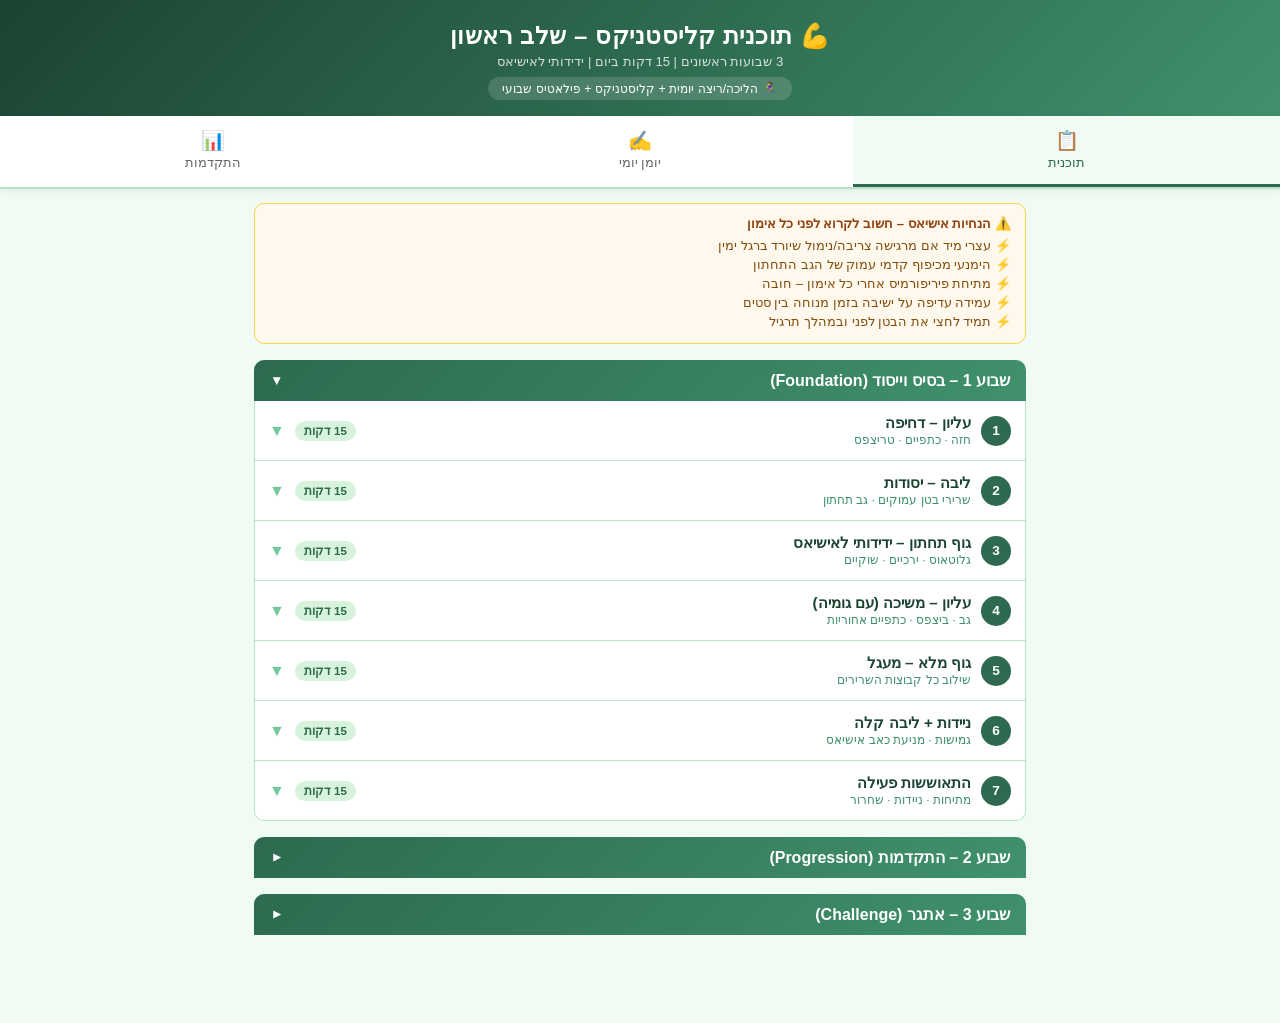
==== calisthenics-tracker.html @ 7786d10a "Add calisthenics training tracker - 3-week program with sciatica support Full HTML app with: - Compl" ====
<!DOCTYPE html>
<html lang="he" dir="rtl">
<head>
<meta charset="UTF-8">
<meta name="viewport" content="width=device-width, initial-scale=1.0">
<title>תוכנית קליסטניקס | מעקב אישי</title>
<style>
:root {
  --primary: #2D6A4F;
  --primary-light: #40916C;
  --accent: #74C69D;
  --light: #D8F3DC;
  --bg: #F0FBF4;
  --white: #FFFFFF;
  --text-dark: #1B4332;
  --border: #B7E4C7;
  --shadow: 0 2px 12px rgba(45,106,79,0.12);
  --pain-high: #E63946;
  --pain-mid: #F4A261;
  --pain-low: #52B788;
}
* { margin:0; padding:0; box-sizing:border-box; }
body { font-family:'Segoe UI',Tahoma,sans-serif; background:var(--bg); color:var(--text-dark); direction:rtl; }

/* ===== HEADER ===== */
header {
  background: linear-gradient(135deg, #1B4332 0%, #40916C 100%);
  color: white; padding: 22px 20px 16px; text-align:center;
}
header h1 { font-size:1.5rem; letter-spacing:0.5px; }
header .subtitle { font-size:0.82rem; opacity:0.8; margin-top:4px; }
.user-badge {
  display:inline-block; background:rgba(255,255,255,0.15);
  border-radius:20px; padding:4px 14px; font-size:0.78rem; margin-top:8px;
}

/* ===== NAVIGATION ===== */
.nav-tabs {
  display:flex; background:white; border-bottom:2px solid var(--border);
  position:sticky; top:0; z-index:100; box-shadow:0 2px 8px rgba(0,0,0,0.07);
}
.nav-tab {
  flex:1; padding:13px 4px; text-align:center; cursor:pointer;
  font-size:0.82rem; color:#666; border-bottom:3px solid transparent;
  transition:all 0.2s; font-weight:500; line-height:1.3;
}
.nav-tab.active { color:var(--primary); border-bottom-color:var(--primary); background:var(--bg); }
.nav-tab span { display:block; font-size:1.2rem; }

/* ===== TABS ===== */
.tab { display:none; padding:14px 14px 80px; max-width:800px; margin:0 auto; }
.tab.active { display:block; }

/* ===== WEEK SECTION ===== */
.week-section { margin-bottom:8px; }
.week-header {
  background: linear-gradient(135deg, var(--primary) 0%, var(--primary-light) 100%);
  color:white; padding:11px 16px; border-radius:10px 10px 0 0;
  font-size:1rem; font-weight:700; margin-top:16px; cursor:pointer;
  display:flex; justify-content:space-between; align-items:center;
}
.week-header .week-arrow { transition:transform 0.3s; font-size:0.85rem; }
.week-header.collapsed .week-arrow { transform:rotate(-90deg); }
.week-days { border:1px solid var(--border); border-top:none; border-radius:0 0 10px 10px; overflow:hidden; }
.week-days.collapsed { display:none; }

/* ===== DAY CARD ===== */
.day-card { background:white; border-bottom:1px solid var(--border); }
.day-card:last-child { border-bottom:none; }
.day-header {
  padding:13px 14px; display:flex; align-items:center; cursor:pointer;
  gap:10px; transition:background 0.15s;
}
.day-header:hover { background:var(--bg); }
.day-num {
  background:var(--primary); color:white; width:30px; height:30px;
  border-radius:50%; display:flex; align-items:center; justify-content:center;
  font-weight:700; font-size:0.85rem; flex-shrink:0;
}
.day-meta { flex:1; }
.day-name { font-weight:700; font-size:0.95rem; }
.day-focus { font-size:0.75rem; color:var(--primary-light); margin-top:1px; }
.day-badge {
  font-size:0.72rem; background:var(--light); color:var(--primary);
  padding:3px 9px; border-radius:12px; font-weight:600; white-space:nowrap;
}
.day-arrow { color:var(--accent); transition:transform 0.3s; }
.day-arrow.open { transform:rotate(180deg); }
.day-body { display:none; padding:2px 14px 14px; border-top:1px solid var(--light); }
.day-body.open { display:block; }

/* ===== EXERCISES ===== */
.ex-row {
  display:flex; align-items:flex-start; padding:9px 0;
  border-bottom:1px dashed var(--border); gap:10px;
}
.ex-row:last-child { border-bottom:none; }
.ex-check {
  width:22px; height:22px; border:2px solid var(--accent); border-radius:5px;
  flex-shrink:0; cursor:pointer; display:flex; align-items:center; justify-content:center;
  transition:all 0.2s; margin-top:1px; font-size:0.85rem;
}
.ex-check.done { background:var(--primary); border-color:var(--primary); color:white; }
.ex-info { flex:1; }
.ex-name { font-size:0.9rem; font-weight:600; }
.ex-sets { font-size:0.78rem; color:var(--primary-light); margin-top:1px; }
.ex-note { font-size:0.74rem; color:#666; font-style:italic; margin-top:2px; }
.sci-tag {
  display:inline-block; background:#FEF3C7; color:#92400E;
  font-size:0.68rem; padding:1px 6px; border-radius:8px;
  border:1px solid #FCD34D; margin-top:3px;
}

/* ===== SCIATICA TIPS ===== */
.tip-box {
  background:#FEF9EC; border:1px solid #FCD34D; border-radius:10px;
  padding:12px 14px; margin-bottom:12px; font-size:0.82rem;
}
.tip-title { font-weight:700; color:#92400E; margin-bottom:5px; }
.tip-box li { color:#854D0E; padding:2px 0; list-style:none; }
.tip-box li::before { content:"⚡ "; }

/* ===== LOG FORM ===== */
.card {
  background:white; border-radius:12px; padding:18px 16px;
  margin-bottom:14px; box-shadow:var(--shadow); border:1px solid var(--border);
}
.card h3 {
  color:var(--primary); font-size:1rem; margin-bottom:13px;
  padding-bottom:8px; border-bottom:2px solid var(--light);
}
.form-grid { display:grid; grid-template-columns:1fr 1fr; gap:10px; }
.form-group label {
  display:block; font-size:0.78rem; color:var(--primary);
  margin-bottom:4px; font-weight:600;
}
.form-group input, .form-group select, .form-group textarea {
  width:100%; padding:9px 11px; border:1.5px solid var(--border);
  border-radius:8px; font-size:0.88rem; color:var(--text-dark);
  background:white; transition:border-color 0.2s; font-family:inherit;
}
.form-group input:focus, .form-group select:focus, .form-group textarea:focus {
  outline:none; border-color:var(--primary);
}
.form-group.full { grid-column:1/-1; }
.form-group textarea { min-height:80px; resize:vertical; }

/* ===== SLIDERS ===== */
.slider-wrap { margin-bottom:10px; }
.slider-wrap label {
  font-size:0.78rem; color:var(--primary); font-weight:600;
  display:flex; justify-content:space-between; margin-bottom:6px;
}
.slider-wrap label span { font-size:1rem; }
input[type="range"] {
  width:100%; height:7px; -webkit-appearance:none; border-radius:4px;
  cursor:pointer; background:linear-gradient(to left, var(--pain-high), var(--pain-mid), var(--pain-low));
}
input[type="range"]::-webkit-slider-thumb {
  -webkit-appearance:none; width:22px; height:22px; border-radius:50%;
  background:var(--primary); border:2px solid white; box-shadow:0 1px 4px rgba(0,0,0,0.25); cursor:pointer;
}
.slider-labels {
  display:flex; justify-content:space-between; font-size:0.68rem; color:#888; margin-top:2px;
}

/* ===== BUTTONS ===== */
.btn {
  padding:12px 20px; border:none; border-radius:9px; cursor:pointer;
  font-size:0.9rem; font-weight:700; transition:all 0.2s; font-family:inherit;
}
.btn-primary { background:var(--primary); color:white; width:100%; }
.btn-primary:hover { background:#1B4332; }
.btn-danger { background:#FEE2E2; color:#991B1B; font-size:0.8rem; padding:6px 12px; }
.btn-danger:hover { background:#FCA5A5; }

/* ===== SUCCESS ===== */
.success-msg {
  background:#D1FAE5; color:#065F46; padding:11px 14px; border-radius:8px;
  margin-bottom:12px; display:none; font-size:0.88rem; border:1px solid #6EE7B7;
}

/* ===== PROGRESS ===== */
.stats-grid { display:grid; grid-template-columns:repeat(2,1fr); gap:10px; margin-bottom:14px; }
.stat-card {
  background:white; border-radius:10px; padding:14px; text-align:center;
  box-shadow:var(--shadow); border:1px solid var(--border);
}
.stat-val { font-size:1.9rem; font-weight:800; color:var(--primary); line-height:1.1; }
.stat-lbl { font-size:0.72rem; color:#666; margin-top:4px; }

/* ===== CHART ===== */
.chart-wrap {
  background:white; border-radius:12px; padding:16px;
  box-shadow:var(--shadow); border:1px solid var(--border); margin-bottom:14px;
}
.chart-title { font-size:0.9rem; font-weight:700; color:var(--primary); margin-bottom:12px; }
.bar-chart { display:flex; align-items:flex-end; gap:4px; height:90px; border-bottom:2px solid var(--border); }
.bar-col { display:flex; flex-direction:column; align-items:center; flex:1; height:100%; justify-content:flex-end; }
.bar { width:100%; border-radius:4px 4px 0 0; min-height:3px; transition:height 0.5s; }
.bar-lbl { font-size:0.6rem; color:#888; margin-top:3px; text-align:center; }

/* ===== LOG TABLE ===== */
.log-table-wrap {
  background:white; border-radius:12px; overflow:hidden;
  box-shadow:var(--shadow); border:1px solid var(--border); overflow-x:auto;
}
.log-table-wrap table { width:100%; border-collapse:collapse; min-width:520px; }
.log-table-wrap th {
  background:var(--primary); color:white; padding:9px 10px;
  font-size:0.78rem; text-align:right; white-space:nowrap;
}
.log-table-wrap td {
  padding:9px 10px; font-size:0.78rem; border-bottom:1px solid var(--border);
}
.log-table-wrap tr:hover td { background:var(--bg); }
.pain-pill {
  display:inline-block; padding:2px 8px; border-radius:10px; font-size:0.72rem; font-weight:700;
}
.pain-low { background:#D1FAE5; color:#065F46; }
.pain-mid { background:#FEF3C7; color:#92400E; }
.pain-high { background:#FEE2E2; color:#991B1B; }
.empty-state { text-align:center; padding:40px 20px; color:#888; }
.empty-icon { font-size:2.8rem; margin-bottom:10px; }

@media(max-width:480px) {
  .form-grid { grid-template-columns:1fr; }
  .stats-grid { grid-template-columns:1fr 1fr; }
  header h1 { font-size:1.25rem; }
}
</style>
</head>
<body>

<header>
  <h1>💪 תוכנית קליסטניקס – שלב ראשון</h1>
  <div class="subtitle">3 שבועות ראשונים | 15 דקות ביום | ידידותי לאישיאס</div>
  <div class="user-badge">🏃‍♀️ הליכה/ריצה יומית + קליסטניקס + פילאטיס שבועי</div>
</header>

<div class="nav-tabs">
  <div class="nav-tab active" onclick="showTab('program')"><span>📋</span>תוכנית</div>
  <div class="nav-tab" onclick="showTab('log')"><span>✍️</span>יומן יומי</div>
  <div class="nav-tab" onclick="showTab('progress')"><span>📊</span>התקדמות</div>
</div>

<!-- ========== TAB 1: PROGRAM ========== -->
<div id="tab-program" class="tab active">

  <div class="tip-box">
    <div class="tip-title">⚠️ הנחיות אישיאס – חשוב לקרוא לפני כל אימון</div>
    <ul>
      <li>עצרי מיד אם מרגישה צריבה/נימול שיורד ברגל ימין</li>
      <li>הימנעי מכיפוף קדמי עמוק של הגב התחתון</li>
      <li>מתיחת פיריפורמיס אחרי כל אימון – חובה</li>
      <li>עמידה עדיפה על ישיבה בזמן מנוחה בין סטים</li>
      <li>תמיד לחצי את הבטן לפני ובמהלך תרגיל</li>
    </ul>
  </div>

  <!-- WEEK 1 -->
  <div class="week-section">
    <div class="week-header" onclick="toggleWeek(this)">
      <span>שבוע 1 – בסיס וייסוד (Foundation)</span>
      <span class="week-arrow">▼</span>
    </div>
    <div class="week-days">
      <!-- Day 1 -->
      <div class="day-card">
        <div class="day-header" onclick="toggleDay(this)">
          <div class="day-num">1</div>
          <div class="day-meta">
            <div class="day-name">עליון – דחיפה</div>
            <div class="day-focus">חזה · כתפיים · טריצפס</div>
          </div>
          <div class="day-badge">15 דקות</div>
          <div class="day-arrow">▼</div>
        </div>
        <div class="day-body">
          <div class="ex-row"><div class="ex-check" onclick="toggleEx(this)"></div><div class="ex-info"><div class="ex-name">חימום – סיבובי כתפיים ופרקים</div><div class="ex-sets">2 דקות</div></div></div>
          <div class="ex-row"><div class="ex-check" onclick="toggleEx(this)"></div><div class="ex-info"><div class="ex-name">שכיבות סמיכה על הקיר</div><div class="ex-sets">3 × 15 חזרות</div><div class="ex-note">ככל שהרגליים רחוקות יותר – קשה יותר. גב ישר, בטן מהודקת.</div></div></div>
          <div class="ex-row"><div class="ex-check" onclick="toggleEx(this)"></div><div class="ex-info"><div class="ex-name">שכיבות סמיכה נטויות (ידיים על כיסא)</div><div class="ex-sets">2 × 10 חזרות</div><div class="ex-note">גוף ישר כמו קרש, אל תרכני את האגן.</div></div></div>
          <div class="ex-row"><div class="ex-check" onclick="toggleEx(this)"></div><div class="ex-info"><div class="ex-name">טריצפס דיפס על כיסא</div><div class="ex-sets">2 × 10 חזרות</div><div class="ex-note">ידיים מאחור על הכיסא, כיפוף ופתיחת המרפקים. גב ישר!</div></div></div>
          <div class="ex-row"><div class="ex-check" onclick="toggleEx(this)"></div><div class="ex-info"><div class="ex-name">מתיחות חזה וכתפיים</div><div class="ex-sets">2 דקות</div></div></div>
        </div>
      </div>
      <!-- Day 2 -->
      <div class="day-card">
        <div class="day-header" onclick="toggleDay(this)">
          <div class="day-num">2</div>
          <div class="day-meta">
            <div class="day-name">ליבה – יסודות</div>
            <div class="day-focus">שרירי בטן עמוקים · גב תחתון</div>
          </div>
          <div class="day-badge">15 דקות</div>
          <div class="day-arrow">▼</div>
        </div>
        <div class="day-body">
          <div class="ex-row"><div class="ex-check" onclick="toggleEx(this)"></div><div class="ex-info"><div class="ex-name">חימום – Cat-Cow על ארבע</div><div class="ex-sets">2 × 10 חזרות</div><div class="ex-note">נשימה: שאיפה בקמרון, נשיפה בקימור.</div><div class="sci-tag">🌿 מצוין לאישיאס</div></div></div>
          <div class="ex-row"><div class="ex-check" onclick="toggleEx(this)"></div><div class="ex-info"><div class="ex-name">Dead Bug – חרק מת</div><div class="ex-sets">3 × 6 חזרות כל צד</div><div class="ex-note">שוכבת על הגב, גב מלוחץ לרצפה. יד אחת מתארכת, רגל הנגדית. אחורה לאט!</div><div class="sci-tag">🌿 עמוד שדרה ניטרלי – בטוח לאישיאס</div></div></div>
          <div class="ex-row"><div class="ex-check" onclick="toggleEx(this)"></div><div class="ex-info"><div class="ex-name">Bird-Dog – ציפור-כלב</div><div class="ex-sets">3 × 8 חזרות כל צד</div><div class="ex-note">על ארבע, יד ישרה קדימה ורגל נגדית אחורה. החזיקי 2 שניות. שמרי על גב ישר!</div><div class="sci-tag">🌿 מחזק את השרירים התומכים בעמ"ש</div></div></div>
          <div class="ex-row"><div class="ex-check" onclick="toggleEx(this)"></div><div class="ex-info"><div class="ex-name">פלאנק על האמות</div><div class="ex-sets">3 × 20 שניות</div><div class="ex-note">אמות בקרקע, גוף ישר, אל תרימי/תורידי את האגן.</div></div></div>
          <div class="ex-row"><div class="ex-check" onclick="toggleEx(this)"></div><div class="ex-info"><div class="ex-name">מתיחת פיריפורמיס – חובה!</div><div class="ex-sets">2 × 30 שניות כל צד</div><div class="ex-note">שוכבת, ברך ימין מוצלבת על השמאלית, משכי ברך שמאל לחזה. תרגישי מתח בישבן הימני.</div><div class="sci-tag">⚡ קריטי לאישיאס!</div></div></div>
        </div>
      </div>
      <!-- Day 3 -->
      <div class="day-card">
        <div class="day-header" onclick="toggleDay(this)">
          <div class="day-num">3</div>
          <div class="day-meta">
            <div class="day-name">גוף תחתון – ידידותי לאישיאס</div>
            <div class="day-focus">גלוטאוס · ירכיים · שוקיים</div>
          </div>
          <div class="day-badge">15 דקות</div>
          <div class="day-arrow">▼</div>
        </div>
        <div class="day-body">
          <div class="ex-row"><div class="ex-check" onclick="toggleEx(this)"></div><div class="ex-info"><div class="ex-name">חימום – סיבובי ירכיים עמידה</div><div class="ex-sets">2 × 10 כל כיוון</div></div></div>
          <div class="ex-row"><div class="ex-check" onclick="toggleEx(this)"></div><div class="ex-info"><div class="ex-name">גשר גלוטאוס – Glute Bridge</div><div class="ex-sets">3 × 12 חזרות</div><div class="ex-note">שוכבת, כפות רגליים שטוחות על הרצפה קרוב לישבן. הרמת האגן למעלה, סיכוי האגן, 2 שניות למעלה.</div><div class="sci-tag">🌿 מחזק גלוטאוס – מפחית לחץ על עצב הסיאטי!</div></div></div>
          <div class="ex-row"><div class="ex-check" onclick="toggleEx(this)"></div><div class="ex-info"><div class="ex-name">ישיבת קיר – Wall Sit</div><div class="ex-sets">2 × 30 שניות</div><div class="ex-note">גב מלוחץ לקיר, ברכיים 90 מעלות. אל תושיבי נמוך מדי אם כואב.</div></div></div>
          <div class="ex-row"><div class="ex-check" onclick="toggleEx(this)"></div><div class="ex-info"><div class="ex-name">עליות מדרגה על כיסא</div><div class="ex-sets">2 × 8 כל רגל</div><div class="ex-note">כיסא יציב בלבד! עלי עם רגל ימין, הביאי שמאל, רדי. ברך מעל קרסול. איטי ומבוקר.</div></div></div>
          <div class="ex-row"><div class="ex-check" onclick="toggleEx(this)"></div><div class="ex-info"><div class="ex-name">מתיחת היפ פלקסור</div><div class="ex-sets">2 × 30 שניות כל צד</div><div class="ex-note">ברך אחת על הרצפה, הרגל השנייה קדימה בזווית 90°. הסיגי האגן קדימה קלות.</div><div class="sci-tag">🌿 מפחית מתח על עצב הסיאטי</div></div></div>
        </div>
      </div>
      <!-- Day 4 -->
      <div class="day-card">
        <div class="day-header" onclick="toggleDay(this)">
          <div class="day-num">4</div>
          <div class="day-meta">
            <div class="day-name">עליון – משיכה (עם גומיה)</div>
            <div class="day-focus">גב · ביצפס · כתפיים אחוריות</div>
          </div>
          <div class="day-badge">15 דקות</div>
          <div class="day-arrow">▼</div>
        </div>
        <div class="day-body">
          <div class="ex-row"><div class="ex-check" onclick="toggleEx(this)"></div><div class="ex-info"><div class="ex-name">חימום – מעגלי זרועות</div><div class="ex-sets">2 דקות</div></div></div>
          <div class="ex-row"><div class="ex-check" onclick="toggleEx(this)"></div><div class="ex-info"><div class="ex-name">Band Pull-Aparts – פרידות גומיה</div><div class="ex-sets">3 × 15 חזרות</div><div class="ex-note">גומיה בשתי ידיים בגובה החזה, פרידה לצדדים תוך סחיטת השכמות.</div></div></div>
          <div class="ex-row"><div class="ex-check" onclick="toggleEx(this)"></div><div class="ex-info"><div class="ex-name">Band Rows – משיכות גב</div><div class="ex-sets">3 × 12 חזרות</div><div class="ex-note">קשרי את הגומיה לידית דלת בגובה הבטן. עמדי, משכי המרפקים אחורה לצד הגוף. גב ישר!</div></div></div>
          <div class="ex-row"><div class="ex-check" onclick="toggleEx(this)"></div><div class="ex-info"><div class="ex-name">Band Face Pulls – משיכות פנים</div><div class="ex-sets">2 × 12 חזרות</div><div class="ex-note">גומיה בגובה הפנים, משכי ישירות לפנים, פרידת ידיים לצדדים.</div></div></div>
          <div class="ex-row"><div class="ex-check" onclick="toggleEx(this)"></div><div class="ex-info"><div class="ex-name">כפיפות ביצפס עם גומיה</div><div class="ex-sets">3 × 12 חזרות</div><div class="ex-note">עמדי על הגומיה, כף כל יד אוחזת בצד, כיפוף מרפקים.</div></div></div>
        </div>
      </div>
      <!-- Day 5 -->
      <div class="day-card">
        <div class="day-header" onclick="toggleDay(this)">
          <div class="day-num">5</div>
          <div class="day-meta">
            <div class="day-name">גוף מלא – מעגל</div>
            <div class="day-focus">שילוב כל קבוצות השרירים</div>
          </div>
          <div class="day-badge">15 דקות</div>
          <div class="day-arrow">▼</div>
        </div>
        <div class="day-body">
          <div class="ex-row"><div class="ex-check" onclick="toggleEx(this)"></div><div class="ex-info"><div class="ex-name">חימום</div><div class="ex-sets">2 דקות קלות</div></div></div>
          <div class="ex-row"><div class="ex-check" onclick="toggleEx(this)"></div><div class="ex-info"><div class="ex-name">שכיבות סמיכה</div><div class="ex-sets">2 × 8 חזרות</div><div class="ex-note">על ברכיים אם צריך. איכות על כמות!</div></div></div>
          <div class="ex-row"><div class="ex-check" onclick="toggleEx(this)"></div><div class="ex-info"><div class="ex-name">גשר גלוטאוס</div><div class="ex-sets">2 × 10 חזרות</div></div></div>
          <div class="ex-row"><div class="ex-check" onclick="toggleEx(this)"></div><div class="ex-info"><div class="ex-name">Bird-Dog</div><div class="ex-sets">2 × 6 כל צד</div></div></div>
          <div class="ex-row"><div class="ex-check" onclick="toggleEx(this)"></div><div class="ex-info"><div class="ex-name">פלאנק על האמות</div><div class="ex-sets">2 × 25 שניות</div></div></div>
          <div class="ex-row"><div class="ex-check" onclick="toggleEx(this)"></div><div class="ex-info"><div class="ex-name">מתיחות + פיריפורמיס</div><div class="ex-sets">2 דקות</div></div></div>
        </div>
      </div>
      <!-- Day 6 -->
      <div class="day-card">
        <div class="day-header" onclick="toggleDay(this)">
          <div class="day-num">6</div>
          <div class="day-meta">
            <div class="day-name">ניידות + ליבה קלה</div>
            <div class="day-focus">גמישות · מניעת כאב אישיאס</div>
          </div>
          <div class="day-badge">15 דקות</div>
          <div class="day-arrow">▼</div>
        </div>
        <div class="day-body">
          <div class="ex-row"><div class="ex-check" onclick="toggleEx(this)"></div><div class="ex-info"><div class="ex-name">Cat-Cow</div><div class="ex-sets">2 × 10, איטי ומודע</div><div class="sci-tag">🌿 מתח ושחרור עמ"ש</div></div></div>
          <div class="ex-row"><div class="ex-check" onclick="toggleEx(this)"></div><div class="ex-info"><div class="ex-name">פלאנק צדדי</div><div class="ex-sets">2 × 15 שניות כל צד</div><div class="ex-note">ניתן לבצע על ברך לשינוי. גוף ישר בקו אחד.</div></div></div>
          <div class="ex-row"><div class="ex-check" onclick="toggleEx(this)"></div><div class="ex-info"><div class="ex-name">Clamshell עם גומיה</div><div class="ex-sets">3 × 12 כל צד</div><div class="ex-note">שוכבת בצד, גומיה על הברכיים, פתחי ברך עליונה כמו צדפה. ירכיים קדימה!</div><div class="sci-tag">⚡ Glute Medius – מחזק מניעת לחץ על סיאטי</div></div></div>
          <div class="ex-row"><div class="ex-check" onclick="toggleEx(this)"></div><div class="ex-info"><div class="ex-name">מתיחת פיריפורמיס</div><div class="ex-sets">2 × 45 שניות כל צד</div><div class="sci-tag">⚡ חיוני! עשי זאת בכל יום!</div></div></div>
          <div class="ex-row"><div class="ex-check" onclick="toggleEx(this)"></div><div class="ex-info"><div class="ex-name">מתיחת היפ פלקסור</div><div class="ex-sets">2 × 45 שניות כל צד</div></div></div>
          <div class="ex-row"><div class="ex-check" onclick="toggleEx(this)"></div><div class="ex-info"><div class="ex-name">נשימות בטן עמוקות</div><div class="ex-sets">2 דקות שכיבה</div><div class="ex-note">שאיפה לבטן 4 ספירות, נשיפה 6 ספירות. מרגיע את מערכת העצבים.</div></div></div>
        </div>
      </div>
      <!-- Day 7 -->
      <div class="day-card">
        <div class="day-header" onclick="toggleDay(this)">
          <div class="day-num">7</div>
          <div class="day-meta">
            <div class="day-name">התאוששות פעילה</div>
            <div class="day-focus">מתיחות · ניידות · שחרור</div>
          </div>
          <div class="day-badge">15 דקות</div>
          <div class="day-arrow">▼</div>
        </div>
        <div class="day-body">
          <div class="ex-row"><div class="ex-check" onclick="toggleEx(this)"></div><div class="ex-info"><div class="ex-name">עמידה על קצות האצבעות – Calf Raises</div><div class="ex-sets">3 × 15 חזרות</div><div class="ex-note">אחיזה בקיר לאיזון, עלי לאט 2 שניות ורדי 3 שניות.</div></div></div>
          <div class="ex-row"><div class="ex-check" onclick="toggleEx(this)"></div><div class="ex-info"><div class="ex-name">מתיחת חזה בפינת חדר</div><div class="ex-sets">2 × 30 שניות</div><div class="ex-note">ידיים נגד קירות בפינה, הישני קדימה. פתח יפה!</div></div></div>
          <div class="ex-row"><div class="ex-check" onclick="toggleEx(this)"></div><div class="ex-info"><div class="ex-name">מתיחת ירך קדמית</div><div class="ex-sets">2 × 30 שניות כל צד</div><div class="ex-note">עמידה, ידית דלת לאיזון, קרבי עקב לישבן.</div></div></div>
          <div class="ex-row"><div class="ex-check" onclick="toggleEx(this)"></div><div class="ex-info"><div class="ex-name">מתיחת שוק</div><div class="ex-sets">2 × 30 שניות כל צד</div><div class="ex-note">ידיים בקיר, רגל אחת אחורה, עקב ברצפה.</div></div></div>
          <div class="ex-row"><div class="ex-check" onclick="toggleEx(this)"></div><div class="ex-info"><div class="ex-name">Child's Pose – תנוחת הילד</div><div class="ex-sets">60 שניות</div><div class="ex-note">ברכיים מחולקות, ידיים מתארכות קדימה. נשמי לגב.</div><div class="sci-tag">🌿 שחרור מצוין לגב תחתון</div></div></div>
        </div>
      </div>
    </div>
  </div>

  <!-- WEEK 2 -->
  <div class="week-section">
    <div class="week-header collapsed" onclick="toggleWeek(this)">
      <span>שבוע 2 – התקדמות (Progression)</span>
      <span class="week-arrow">▼</span>
    </div>
    <div class="week-days collapsed">
      <div class="day-card">
        <div class="day-header" onclick="toggleDay(this)">
          <div class="day-num">1</div>
          <div class="day-meta"><div class="day-name">עליון – דחיפה (מתקדם)</div><div class="day-focus">שכיבות סמיכה מלאות + פתיחת כתפיים</div></div>
          <div class="day-badge">15 דקות</div><div class="day-arrow">▼</div>
        </div>
        <div class="day-body">
          <div class="ex-row"><div class="ex-check" onclick="toggleEx(this)"></div><div class="ex-info"><div class="ex-name">שכיבות סמיכה מלאות</div><div class="ex-sets">3 × 10 חזרות</div><div class="ex-note">אם קשה – חלק מהסטים על הברכיים. ניסי!</div></div></div>
          <div class="ex-row"><div class="ex-check" onclick="toggleEx(this)"></div><div class="ex-info"><div class="ex-name">שכיבות סמיכה רוחב (wide grip)</div><div class="ex-sets">2 × 8 חזרות</div><div class="ex-note">ידיים רחבות מהכתפיים – עובד יותר על החזה.</div></div></div>
          <div class="ex-row"><div class="ex-check" onclick="toggleEx(this)"></div><div class="ex-info"><div class="ex-name">Pike Push-Ups (V הפוך)</div><div class="ex-sets">2 × 8 חזרות</div><div class="ex-note">ירכיים למעלה, גוף V הפוך, הורידי הראש בין הידיים. כתפיים!</div></div></div>
          <div class="ex-row"><div class="ex-check" onclick="toggleEx(this)"></div><div class="ex-info"><div class="ex-name">טריצפס דיפס על כיסא</div><div class="ex-sets">3 × 12 חזרות</div></div></div>
          <div class="ex-row"><div class="ex-check" onclick="toggleEx(this)"></div><div class="ex-info"><div class="ex-name">מתיחות + פיריפורמיס</div><div class="ex-sets">2 דקות</div></div></div>
        </div>
      </div>
      <div class="day-card">
        <div class="day-header" onclick="toggleDay(this)">
          <div class="day-num">2</div>
          <div class="day-meta"><div class="day-name">ליבה מתקדמת</div><div class="day-focus">יציבות · ריאות ליבה</div></div>
          <div class="day-badge">15 דקות</div><div class="day-arrow">▼</div>
        </div>
        <div class="day-body">
          <div class="ex-row"><div class="ex-check" onclick="toggleEx(this)"></div><div class="ex-info"><div class="ex-name">Dead Bug – איטי מאוד</div><div class="ex-sets">3 × 8 כל צד</div><div class="ex-note">אחזי כל חזרה 3 שניות. קשה יותר!</div></div></div>
          <div class="ex-row"><div class="ex-check" onclick="toggleEx(this)"></div><div class="ex-info"><div class="ex-name">Bird-Dog עם החזקה</div><div class="ex-sets">3 × 10 כל צד</div><div class="ex-note">החזיקי 3 שניות בכל חזרה.</div></div></div>
          <div class="ex-row"><div class="ex-check" onclick="toggleEx(this)"></div><div class="ex-info"><div class="ex-name">פלאנק על האמות</div><div class="ex-sets">3 × 30 שניות</div></div></div>
          <div class="ex-row"><div class="ex-check" onclick="toggleEx(this)"></div><div class="ex-info"><div class="ex-name">פלאנק צדדי</div><div class="ex-sets">2 × 20 שניות כל צד</div></div></div>
          <div class="ex-row"><div class="ex-check" onclick="toggleEx(this)"></div><div class="ex-info"><div class="ex-name">מתיחת פיריפורמיס</div><div class="ex-sets">2 × 40 שניות כל צד</div><div class="sci-tag">⚡ חובה!</div></div></div>
        </div>
      </div>
      <div class="day-card">
        <div class="day-header" onclick="toggleDay(this)">
          <div class="day-num">3</div>
          <div class="day-meta"><div class="day-name">גוף תחתון מתקדם</div><div class="day-focus">כוח גלוטאוס · יציבות חד-צדדית</div></div>
          <div class="day-badge">15 דקות</div><div class="day-arrow">▼</div>
        </div>
        <div class="day-body">
          <div class="ex-row"><div class="ex-check" onclick="toggleEx(this)"></div><div class="ex-info"><div class="ex-name">גשר גלוטאוס עם עצירה</div><div class="ex-sets">3 × 15 חזרות</div><div class="ex-note">עצרי 2 שניות בחלק העליון. סחטי את הגלוטאוס!</div></div></div>
          <div class="ex-row"><div class="ex-check" onclick="toggleEx(this)"></div><div class="ex-info"><div class="ex-name">גשר גלוטאוס חד-רגלי (התחלה)</div><div class="ex-sets">2 × 5 כל רגל</div><div class="ex-note">רגל אחת מורמת, עלי על הרגל השנייה בלבד. איטי!</div><div class="sci-tag">⚡ עצרי אם כואב ברגל ימין</div></div></div>
          <div class="ex-row"><div class="ex-check" onclick="toggleEx(this)"></div><div class="ex-info"><div class="ex-name">Clamshell עם גומיה</div><div class="ex-sets">3 × 15 כל צד</div></div></div>
          <div class="ex-row"><div class="ex-check" onclick="toggleEx(this)"></div><div class="ex-info"><div class="ex-name">ישיבת קיר</div><div class="ex-sets">3 × 40 שניות</div></div></div>
          <div class="ex-row"><div class="ex-check" onclick="toggleEx(this)"></div><div class="ex-info"><div class="ex-name">מתיחות ירך ופיריפורמיס</div><div class="ex-sets">2 דקות</div></div></div>
        </div>
      </div>
      <div class="day-card">
        <div class="day-header" onclick="toggleDay(this)">
          <div class="day-num">4</div>
          <div class="day-meta"><div class="day-name">עליון – משיכה מתקדם</div><div class="day-focus">גב · כתפיים · ביצפס</div></div>
          <div class="day-badge">15 דקות</div><div class="day-arrow">▼</div>
        </div>
        <div class="day-body">
          <div class="ex-row"><div class="ex-check" onclick="toggleEx(this)"></div><div class="ex-info"><div class="ex-name">Band Pull-Aparts</div><div class="ex-sets">3 × 18 חזרות</div></div></div>
          <div class="ex-row"><div class="ex-check" onclick="toggleEx(this)"></div><div class="ex-info"><div class="ex-name">Band Rows</div><div class="ex-sets">4 × 12 חזרות</div><div class="ex-note">הוסיפי גומיה חזקה יותר אם קל מדי.</div></div></div>
          <div class="ex-row"><div class="ex-check" onclick="toggleEx(this)"></div><div class="ex-info"><div class="ex-name">Band Face Pulls</div><div class="ex-sets">3 × 15 חזרות</div></div></div>
          <div class="ex-row"><div class="ex-check" onclick="toggleEx(this)"></div><div class="ex-info"><div class="ex-name">כפיפות ביצפס</div><div class="ex-sets">3 × 15 חזרות</div></div></div>
        </div>
      </div>
      <div class="day-card">
        <div class="day-header" onclick="toggleDay(this)">
          <div class="day-num">5</div><div class="day-meta"><div class="day-name">גוף מלא – מעגל מתקדם</div><div class="day-focus">עצימות גבוהה יותר</div></div>
          <div class="day-badge">15 דקות</div><div class="day-arrow">▼</div>
        </div>
        <div class="day-body">
          <div class="ex-row"><div class="ex-check" onclick="toggleEx(this)"></div><div class="ex-info"><div class="ex-name">שכיבות סמיכה מלאות</div><div class="ex-sets">3 × 8 חזרות</div></div></div>
          <div class="ex-row"><div class="ex-check" onclick="toggleEx(this)"></div><div class="ex-info"><div class="ex-name">גשר גלוטאוס עם עצירה</div><div class="ex-sets">3 × 12 חזרות</div></div></div>
          <div class="ex-row"><div class="ex-check" onclick="toggleEx(this)"></div><div class="ex-info"><div class="ex-name">Bird-Dog עם החזקה</div><div class="ex-sets">3 × 8 כל צד</div></div></div>
          <div class="ex-row"><div class="ex-check" onclick="toggleEx(this)"></div><div class="ex-info"><div class="ex-name">פלאנק + פלאנק צדדי</div><div class="ex-sets">30 שניות + 15 שניות כל צד</div></div></div>
          <div class="ex-row"><div class="ex-check" onclick="toggleEx(this)"></div><div class="ex-info"><div class="ex-name">מתיחות ופיריפורמיס</div><div class="ex-sets">2 דקות</div></div></div>
        </div>
      </div>
      <div class="day-card">
        <div class="day-header" onclick="toggleDay(this)">
          <div class="day-num">6</div><div class="day-meta"><div class="day-name">ניידות עמוקה</div><div class="day-focus">שחרור + חיזוק הגנה על סיאטי</div></div>
          <div class="day-badge">15 דקות</div><div class="day-arrow">▼</div>
        </div>
        <div class="day-body">
          <div class="ex-row"><div class="ex-check" onclick="toggleEx(this)"></div><div class="ex-info"><div class="ex-name">Cat-Cow + Thread the Needle</div><div class="ex-sets">2 × 8 כל צד</div><div class="ex-note">על ארבע, הכניסי יד אחת מתחת לגוף בסיבוב.</div></div></div>
          <div class="ex-row"><div class="ex-check" onclick="toggleEx(this)"></div><div class="ex-info"><div class="ex-name">Clamshell מתקדם</div><div class="ex-sets">3 × 15 כל צד</div></div></div>
          <div class="ex-row"><div class="ex-check" onclick="toggleEx(this)"></div><div class="ex-info"><div class="ex-name">פלאנק צדדי עם הרמת רגל</div><div class="ex-sets">2 × 10 כל צד</div><div class="ex-note">פלאנק צדדי, הרמי ברך עליונה קלות. רק אם לא כואב!</div></div></div>
          <div class="ex-row"><div class="ex-check" onclick="toggleEx(this)"></div><div class="ex-info"><div class="ex-name">מתיחת פיריפורמיס עמוקה</div><div class="ex-sets">3 × 45 שניות כל צד</div><div class="sci-tag">⚡ חיוני!</div></div></div>
          <div class="ex-row"><div class="ex-check" onclick="toggleEx(this)"></div><div class="ex-info"><div class="ex-name">נשימות תיאפרגמה</div><div class="ex-sets">3 דקות</div></div></div>
        </div>
      </div>
      <div class="day-card">
        <div class="day-header" onclick="toggleDay(this)">
          <div class="day-num">7</div><div class="day-meta"><div class="day-name">התאוששות פעילה</div><div class="day-focus">ניידות קלה + מתיחות</div></div>
          <div class="day-badge">15 דקות</div><div class="day-arrow">▼</div>
        </div>
        <div class="day-body">
          <div class="ex-row"><div class="ex-check" onclick="toggleEx(this)"></div><div class="ex-info"><div class="ex-name">Calf Raises</div><div class="ex-sets">3 × 20 חזרות</div><div class="ex-note">עלי לאט 2 שניות, רדי 3 שניות. שלוש הפסקות קצרות.</div></div></div>
          <div class="ex-row"><div class="ex-check" onclick="toggleEx(this)"></div><div class="ex-info"><div class="ex-name">מתיחות מלאות לכל הגוף</div><div class="ex-sets">10 דקות</div><div class="ex-note">שרשרת: חזה, כתפיים, ירך, שוק, פיריפורמיס, Child's Pose.</div></div></div>
        </div>
      </div>
    </div>
  </div>

  <!-- WEEK 3 -->
  <div class="week-section">
    <div class="week-header collapsed" onclick="toggleWeek(this)">
      <span>שבוע 3 – אתגר (Challenge)</span>
      <span class="week-arrow">▼</span>
    </div>
    <div class="week-days collapsed">
      <div class="day-card">
        <div class="day-header" onclick="toggleDay(this)">
          <div class="day-num">1</div><div class="day-meta"><div class="day-name">עליון – דחיפה (אתגר)</div><div class="day-focus">כוח + נפח</div></div>
          <div class="day-badge">15 דקות</div><div class="day-arrow">▼</div>
        </div>
        <div class="day-body">
          <div class="ex-row"><div class="ex-check" onclick="toggleEx(this)"></div><div class="ex-info"><div class="ex-name">שכיבות סמיכה מלאות</div><div class="ex-sets">3 × 12 חזרות</div></div></div>
          <div class="ex-row"><div class="ex-check" onclick="toggleEx(this)"></div><div class="ex-info"><div class="ex-name">שכיבות סמיכה רוחב</div><div class="ex-sets">2 × 10 חזרות</div></div></div>
          <div class="ex-row"><div class="ex-check" onclick="toggleEx(this)"></div><div class="ex-info"><div class="ex-name">Diamond Push-Ups – יהלום</div><div class="ex-sets">2 × 6 חזרות</div><div class="ex-note">ידיים צרות בצורת יהלום. מאתגר! על הברכיים אם צריך.</div></div></div>
          <div class="ex-row"><div class="ex-check" onclick="toggleEx(this)"></div><div class="ex-info"><div class="ex-name">Pike Push-Ups</div><div class="ex-sets">2 × 10 חזרות</div></div></div>
          <div class="ex-row"><div class="ex-check" onclick="toggleEx(this)"></div><div class="ex-info"><div class="ex-name">טריצפס דיפס</div><div class="ex-sets">3 × 15 חזרות</div></div></div>
        </div>
      </div>
      <div class="day-card">
        <div class="day-header" onclick="toggleDay(this)">
          <div class="day-num">2</div><div class="day-meta"><div class="day-name">ליבה – אתגר</div><div class="day-focus">עמידות + כוח</div></div>
          <div class="day-badge">15 דקות</div><div class="day-arrow">▼</div>
        </div>
        <div class="day-body">
          <div class="ex-row"><div class="ex-check" onclick="toggleEx(this)"></div><div class="ex-info"><div class="ex-name">Dead Bug – טמפו איטי</div><div class="ex-sets">3 × 8 כל צד</div><div class="ex-note">4 שניות ירידה, 2 שניות החזקה, עלייה.</div></div></div>
          <div class="ex-row"><div class="ex-check" onclick="toggleEx(this)"></div><div class="ex-info"><div class="ex-name">Bird-Dog + גומיה</div><div class="ex-sets">3 × 10 כל צד</div><div class="ex-note">גומיה על כף הרגל בזמן הרמת הרגל. כוח!</div></div></div>
          <div class="ex-row"><div class="ex-check" onclick="toggleEx(this)"></div><div class="ex-info"><div class="ex-name">פלאנק על האמות</div><div class="ex-sets">3 × 40 שניות</div></div></div>
          <div class="ex-row"><div class="ex-check" onclick="toggleEx(this)"></div><div class="ex-info"><div class="ex-name">פלאנק צדדי</div><div class="ex-sets">3 × 25 שניות כל צד</div></div></div>
          <div class="ex-row"><div class="ex-check" onclick="toggleEx(this)"></div><div class="ex-info"><div class="ex-name">מתיחת פיריפורמיס</div><div class="ex-sets">2 × 45 שניות</div><div class="sci-tag">⚡ חובה!</div></div></div>
        </div>
      </div>
      <div class="day-card">
        <div class="day-header" onclick="toggleDay(this)">
          <div class="day-num">3</div><div class="day-meta"><div class="day-name">גוף תחתון – אתגר</div><div class="day-focus">כוח חד-צדדי + יציבות</div></div>
          <div class="day-badge">15 דקות</div><div class="day-arrow">▼</div>
        </div>
        <div class="day-body">
          <div class="ex-row"><div class="ex-check" onclick="toggleEx(this)"></div><div class="ex-info"><div class="ex-name">גשר גלוטאוס חד-רגלי</div><div class="ex-sets">3 × 8 כל רגל</div><div class="ex-note">רגל אחת מורמת, עלי על הרגל השנייה. מלא ביטחון!</div><div class="sci-tag">⚡ עצרי אם כואב ברגל ימין</div></div></div>
          <div class="ex-row"><div class="ex-check" onclick="toggleEx(this)"></div><div class="ex-info"><div class="ex-name">Sumo Squat – סקווט סומו</div><div class="ex-sets">3 × 12 חזרות</div><div class="ex-note">רגליים רחבות, אצבעות החוצה 45°. ירדי רק עד שלא כואב. גב ישר!</div></div></div>
          <div class="ex-row"><div class="ex-check" onclick="toggleEx(this)"></div><div class="ex-info"><div class="ex-name">Clamshell עם גומיה</div><div class="ex-sets">3 × 18 כל צד</div></div></div>
          <div class="ex-row"><div class="ex-check" onclick="toggleEx(this)"></div><div class="ex-info"><div class="ex-name">עליות כיסא</div><div class="ex-sets">3 × 12 כל רגל</div></div></div>
          <div class="ex-row"><div class="ex-check" onclick="toggleEx(this)"></div><div class="ex-info"><div class="ex-name">מתיחות ירך + פיריפורמיס</div><div class="ex-sets">2 דקות</div></div></div>
        </div>
      </div>
      <div class="day-card">
        <div class="day-header" onclick="toggleDay(this)">
          <div class="day-num">4</div><div class="day-meta"><div class="day-name">עליון – משיכה (אתגר)</div><div class="day-focus">כוח גב + ביצפס</div></div>
          <div class="day-badge">15 דקות</div><div class="day-arrow">▼</div>
        </div>
        <div class="day-body">
          <div class="ex-row"><div class="ex-check" onclick="toggleEx(this)"></div><div class="ex-info"><div class="ex-name">Band Pull-Aparts עם גומיה חזקה</div><div class="ex-sets">4 × 15 חזרות</div></div></div>
          <div class="ex-row"><div class="ex-check" onclick="toggleEx(this)"></div><div class="ex-info"><div class="ex-name">Band Rows</div><div class="ex-sets">4 × 15 חזרות</div></div></div>
          <div class="ex-row"><div class="ex-check" onclick="toggleEx(this)"></div><div class="ex-info"><div class="ex-name">Band Face Pulls</div><div class="ex-sets">3 × 15 חזרות</div></div></div>
          <div class="ex-row"><div class="ex-check" onclick="toggleEx(this)"></div><div class="ex-info"><div class="ex-name">Supinated Band Pulldown</div><div class="ex-sets">3 × 12 חזרות</div><div class="ex-note">גומיה מעל הראש, כפות ידיים כלפי מטה, משיכה לחזה.</div></div></div>
          <div class="ex-row"><div class="ex-check" onclick="toggleEx(this)"></div><div class="ex-info"><div class="ex-name">כפיפות ביצפס איטיות</div><div class="ex-sets">3 × 12 חזרות</div><div class="ex-note">3 שניות עלייה, עצירה, 3 שניות ירידה.</div></div></div>
        </div>
      </div>
      <div class="day-card">
        <div class="day-header" onclick="toggleDay(this)">
          <div class="day-num">5</div><div class="day-meta"><div class="day-name">גוף מלא – מעגל אתגר</div><div class="day-focus">עצימות מירבית 15 דקות</div></div>
          <div class="day-badge">15 דקות</div><div class="day-arrow">▼</div>
        </div>
        <div class="day-body">
          <div class="ex-row"><div class="ex-check" onclick="toggleEx(this)"></div><div class="ex-info"><div class="ex-name">שכיבות סמיכה מלאות</div><div class="ex-sets">3 × 12 חזרות</div></div></div>
          <div class="ex-row"><div class="ex-check" onclick="toggleEx(this)"></div><div class="ex-info"><div class="ex-name">גשר גלוטאוס חד-רגלי</div><div class="ex-sets">2 × 8 כל רגל</div></div></div>
          <div class="ex-row"><div class="ex-check" onclick="toggleEx(this)"></div><div class="ex-info"><div class="ex-name">Bird-Dog עם החזקה 3 שניות</div><div class="ex-sets">3 × 8 כל צד</div></div></div>
          <div class="ex-row"><div class="ex-check" onclick="toggleEx(this)"></div><div class="ex-info"><div class="ex-name">פלאנק על האמות</div><div class="ex-sets">3 × 40 שניות</div></div></div>
          <div class="ex-row"><div class="ex-check" onclick="toggleEx(this)"></div><div class="ex-info"><div class="ex-name">Band Pull-Aparts</div><div class="ex-sets">2 × 15 חזרות</div></div></div>
          <div class="ex-row"><div class="ex-check" onclick="toggleEx(this)"></div><div class="ex-info"><div class="ex-name">מתיחות ופיריפורמיס</div><div class="ex-sets">2 דקות</div></div></div>
        </div>
      </div>
      <div class="day-card">
        <div class="day-header" onclick="toggleDay(this)">
          <div class="day-num">6</div><div class="day-meta"><div class="day-name">ניידות מתקדמת</div><div class="day-focus">שחרור עמוק + חיזוק</div></div>
          <div class="day-badge">15 דקות</div><div class="day-arrow">▼</div>
        </div>
        <div class="day-body">
          <div class="ex-row"><div class="ex-check" onclick="toggleEx(this)"></div><div class="ex-info"><div class="ex-name">90/90 Hip Stretch</div><div class="ex-sets">2 × 60 שניות כל צד</div><div class="ex-note">ישיבה על הרצפה, שתי הרגליים ב-90°. נשמי לתוך המתיחה.</div><div class="sci-tag">🌿 מצוין לאישיאס!</div></div></div>
          <div class="ex-row"><div class="ex-check" onclick="toggleEx(this)"></div><div class="ex-info"><div class="ex-name">Clamshell מתקדם</div><div class="ex-sets">3 × 20 כל צד</div></div></div>
          <div class="ex-row"><div class="ex-check" onclick="toggleEx(this)"></div><div class="ex-info"><div class="ex-name">מתיחת פיריפורמיס עמוקה</div><div class="ex-sets">3 × 60 שניות כל צד</div><div class="sci-tag">⚡ חיוני!</div></div></div>
          <div class="ex-row"><div class="ex-check" onclick="toggleEx(this)"></div><div class="ex-info"><div class="ex-name">Child's Pose מורחב</div><div class="ex-sets">2 × 60 שניות</div></div></div>
        </div>
      </div>
      <div class="day-card">
        <div class="day-header" onclick="toggleDay(this)">
          <div class="day-num">7</div><div class="day-meta"><div class="day-name">התאוששות פעילה</div><div class="day-focus">מוכנות לשבוע הבא</div></div>
          <div class="day-badge">15 דקות</div><div class="day-arrow">▼</div>
        </div>
        <div class="day-body">
          <div class="ex-row"><div class="ex-check" onclick="toggleEx(this)"></div><div class="ex-info"><div class="ex-name">Calf Raises איטיות</div><div class="ex-sets">3 × 20 חזרות</div></div></div>
          <div class="ex-row"><div class="ex-check" onclick="toggleEx(this)"></div><div class="ex-info"><div class="ex-name">מתיחות מלאות גוף</div><div class="ex-sets">12 דקות</div><div class="ex-note">לקיי את כל השרירים שעבדת עליהם השבוע. פינקי את עצמך!</div></div></div>
        </div>
      </div>
    </div>
  </div>

</div><!-- end tab-program -->

<!-- ========== TAB 2: LOG ========== -->
<div id="tab-log" class="tab">
  <div class="success-msg" id="success-msg">✅ הרשומה נשמרה בהצלחה!</div>

  <div class="card">
    <h3>📅 פרטי היום</h3>
    <div class="form-grid">
      <div class="form-group">
        <label>תאריך</label>
        <input type="date" id="log-date">
      </div>
      <div class="form-group">
        <label>שבוע תוכנית</label>
        <select id="log-week">
          <option value="1">שבוע 1 – בסיס</option>
          <option value="2">שבוע 2 – התקדמות</option>
          <option value="3">שבוע 3 – אתגר</option>
        </select>
      </div>
      <div class="form-group full">
        <label>אימון שבוצע</label>
        <select id="log-workout">
          <option value="יום 1 – עליון דחיפה">יום 1 – עליון דחיפה</option>
          <option value="יום 2 – ליבה">יום 2 – ליבה</option>
          <option value="יום 3 – גוף תחתון">יום 3 – גוף תחתון</option>
          <option value="יום 4 – עליון משיכה">יום 4 – עליון משיכה</option>
          <option value="יום 5 – גוף מלא">יום 5 – גוף מלא</option>
          <option value="יום 6 – ניידות">יום 6 – ניידות</option>
          <option value="יום 7 – התאוששות">יום 7 – התאוששות</option>
          <option value="פילאטיס מכשירים">פילאטיס מכשירים (שיעור)</option>
          <option value="מנוחה">מנוחה / לא אימנתי</option>
        </select>
      </div>
    </div>
  </div>

  <div class="card">
    <h3>🏃‍♀️ קרדיו – הליכה / ריצה</h3>
    <div class="form-grid">
      <div class="form-group">
        <label>סוג</label>
        <select id="cardio-type">
          <option value="הליכה מהירה">הליכה מהירה</option>
          <option value="ריצה">ריצה</option>
          <option value="שילוב">שילוב הליכה+ריצה</option>
          <option value="לא">לא ביצעתי קרדיו</option>
        </select>
      </div>
      <div class="form-group">
        <label>קילומטר</label>
        <input type="number" id="cardio-km" placeholder="8.5" step="0.1" min="0">
      </div>
      <div class="form-group">
        <label>זמן כולל (דקות)</label>
        <input type="number" id="cardio-time" placeholder="80" min="0">
      </div>
      <div class="form-group">
        <label>קצב ממוצע (דק'/ק"מ)</label>
        <input type="text" id="cardio-pace" placeholder="9:26" pattern="[0-9]+:[0-5][0-9]">
      </div>
    </div>
  </div>

  <div class="card">
    <h3>🩺 תחושות ואישיאס</h3>
    <div class="slider-wrap">
      <label>
        כאב אישיאס
        <span id="pain-val">0</span>/10
      </label>
      <input type="range" id="pain-slider" min="0" max="10" value="0" oninput="updateSlider('pain')">
      <div class="slider-labels"><span>0 – ללא כאב</span><span>5 – בינוני</span><span>10 – חזק</span></div>
    </div>
    <div class="slider-wrap">
      <label>
        רמת אנרגיה
        <span id="energy-val">5</span>/10
      </label>
      <input type="range" id="energy-slider" min="0" max="10" value="5" oninput="updateSlider('energy')">
      <div class="slider-labels"><span>0 – תשושה</span><span>5 – רגיל</span><span>10 – מצוינת</span></div>
    </div>
    <div class="form-group full" style="margin-top:8px;">
      <label>היכן הרגשת כאב? (אופציונלי)</label>
      <input type="text" id="pain-location" placeholder="למשל: ישבן ימין, ירידה לרגל...">
    </div>
  </div>

  <div class="card">
    <h3>📝 הערות ותצפיות</h3>
    <div class="form-group full">
      <label>הערות חופשיות – כאב, הישגים, תחושות, שאלות לשיעור הבא:</label>
      <textarea id="log-notes" placeholder="למשל: הרגשתי טוב בגשר גלוטאוס, הצלחתי 3 סטים שלמים! כאב קצת בישבן ימין אחרי Bird-Dog..."></textarea>
    </div>
    <button class="btn btn-primary" onclick="saveLog()">💾 שמור יומן יום זה</button>
  </div>
</div>

<!-- ========== TAB 3: PROGRESS ========== -->
<div id="tab-progress" class="tab">
  <div class="stats-grid" id="stats-grid">
    <div class="stat-card"><div class="stat-val" id="stat-workouts">0</div><div class="stat-lbl">אימונים שהושלמו</div></div>
    <div class="stat-card"><div class="stat-val" id="stat-km">0</div><div class="stat-lbl">ק"מ כולל</div></div>
    <div class="stat-card"><div class="stat-val" id="stat-pain">–</div><div class="stat-lbl">כאב ממוצע</div></div>
    <div class="stat-card"><div class="stat-val" id="stat-streak">0</div><div class="stat-lbl">ימים ברצף</div></div>
  </div>

  <div class="chart-wrap">
    <div class="chart-title">📈 כאב אישיאס – 14 ימים אחרונים (0=אין, 10=חזק)</div>
    <div class="bar-chart" id="pain-chart"></div>
  </div>

  <div class="chart-wrap">
    <div class="chart-title">🏃‍♀️ קילומטרים – 14 ימים אחרונים</div>
    <div class="bar-chart" id="km-chart"></div>
  </div>

  <div class="log-table-wrap">
    <table>
      <thead>
        <tr>
          <th>תאריך</th>
          <th>שבוע</th>
          <th>אימון</th>
          <th>קרדיו</th>
          <th>כאב</th>
          <th>אנרגיה</th>
          <th>הערות</th>
          <th></th>
        </tr>
      </thead>
      <tbody id="log-tbody"></tbody>
    </table>
    <div class="empty-state" id="empty-state">
      <div class="empty-icon">📋</div>
      <div>עדיין אין רשומות. התחילי לתעד את האימונים שלך!</div>
    </div>
  </div>
</div>

<script>
// ===== STATE =====
let logs = JSON.parse(localStorage.getItem('cali-logs') || '[]');

// ===== INIT =====
document.addEventListener('DOMContentLoaded', () => {
  const today = new Date();
  document.getElementById('log-date').value = today.toISOString().split('T')[0];
  renderProgress();
});

// ===== TABS =====
function showTab(name) {
  document.querySelectorAll('.tab').forEach(t => t.classList.remove('active'));
  document.querySelectorAll('.nav-tab').forEach(t => t.classList.remove('active'));
  document.getElementById('tab-' + name).classList.add('active');
  event.currentTarget.classList.add('active');
  if (name === 'progress') renderProgress();
}

// ===== WEEK TOGGLE =====
function toggleWeek(el) {
  el.classList.toggle('collapsed');
  el.nextElementSibling.classList.toggle('collapsed');
}

// ===== DAY TOGGLE =====
function toggleDay(el) {
  const body = el.nextElementSibling;
  const arrow = el.querySelector('.day-arrow');
  body.classList.toggle('open');
  arrow.classList.toggle('open');
}

// ===== EXERCISE CHECK =====
function toggleEx(el) {
  el.classList.toggle('done');
  el.textContent = el.classList.contains('done') ? '✓' : '';
}

// ===== SLIDER =====
function updateSlider(type) {
  if (type === 'pain') {
    document.getElementById('pain-val').textContent = document.getElementById('pain-slider').value;
  } else {
    document.getElementById('energy-val').textContent = document.getElementById('energy-slider').value;
  }
}

// ===== SAVE LOG =====
function saveLog() {
  const km = parseFloat(document.getElementById('cardio-km').value) || 0;
  const entry = {
    id: Date.now(),
    date: document.getElementById('log-date').value,
    week: document.getElementById('log-week').value,
    workout: document.getElementById('log-workout').value,
    cardioType: document.getElementById('cardio-type').value,
    km: km,
    time: document.getElementById('cardio-time').value,
    pace: document.getElementById('cardio-pace').value,
    pain: parseInt(document.getElementById('pain-slider').value),
    energy: parseInt(document.getElementById('energy-slider').value),
    painLocation: document.getElementById('pain-location').value,
    notes: document.getElementById('log-notes').value
  };
  logs.unshift(entry);
  localStorage.setItem('cali-logs', JSON.stringify(logs));
  const msg = document.getElementById('success-msg');
  msg.style.display = 'block';
  setTimeout(() => msg.style.display = 'none', 3000);
  // Reset
  document.getElementById('log-notes').value = '';
  document.getElementById('pain-location').value = '';
  document.getElementById('cardio-km').value = '';
  document.getElementById('cardio-time').value = '';
  document.getElementById('cardio-pace').value = '';
  document.getElementById('pain-slider').value = 0;
  document.getElementById('energy-slider').value = 5;
  updateSlider('pain'); updateSlider('energy');
}

// ===== DELETE LOG =====
function deleteLog(id) {
  if (!confirm('למחוק רשומה זו?')) return;
  logs = logs.filter(l => l.id !== id);
  localStorage.setItem('cali-logs', JSON.stringify(logs));
  renderProgress();
}

// ===== RENDER PROGRESS =====
function renderProgress() {
  // Stats
  const totalWorkouts = logs.filter(l => l.workout !== 'מנוחה').length;
  const totalKm = logs.reduce((s, l) => s + (l.km || 0), 0);
  const pains = logs.filter(l => l.pain !== undefined).map(l => l.pain);
  const avgPain = pains.length ? (pains.reduce((a,b)=>a+b,0)/pains.length).toFixed(1) : '–';

  // Streak (consecutive days)
  const dates = [...new Set(logs.map(l => l.date).filter(d => d))].sort().reverse();
  let streak = 0;
  const today = new Date().toISOString().split('T')[0];
  let check = today;
  for (let d of dates) {
    if (d === check) {
      streak++;
      const dt = new Date(check);
      dt.setDate(dt.getDate()-1);
      check = dt.toISOString().split('T')[0];
    } else break;
  }

  document.getElementById('stat-workouts').textContent = totalWorkouts;
  document.getElementById('stat-km').textContent = totalKm.toFixed(1);
  document.getElementById('stat-pain').textContent = avgPain;
  document.getElementById('stat-streak').textContent = streak;

  // Charts – last 14 days
  renderBarChart('pain-chart', 14, 'pain', '#E63946', 10);
  renderBarChart('km-chart', 14, 'km', '#40916C', null);

  // Table
  renderTable();
}

function renderBarChart(chartId, days, field, color, maxVal) {
  const chart = document.getElementById(chartId);
  chart.innerHTML = '';
  const today = new Date();
  for (let i = days-1; i >= 0; i--) {
    const d = new Date(today);
    d.setDate(d.getDate()-i);
    const ds = d.toISOString().split('T')[0];
    const dayLogs = logs.filter(l => l.date === ds);
    let val = dayLogs.length ? dayLogs[0][field] || 0 : 0;
    const max = maxVal || Math.max(...logs.map(l=>l[field]||0), 1);
    const pct = Math.min((val/max)*100, 100);
    const col = document.createElement('div');
    col.className = 'bar-col';
    col.innerHTML = `
      <div class="bar" style="height:${pct}%;background:${color};opacity:${pct>0?0.85:0.15}" title="${ds}: ${val}"></div>
      <div class="bar-lbl">${d.getDate()}/${d.getMonth()+1}</div>
    `;
    chart.appendChild(col);
  }
}

function renderTable() {
  const tbody = document.getElementById('log-tbody');
  const empty = document.getElementById('empty-state');
  tbody.innerHTML = '';
  if (logs.length === 0) { empty.style.display='block'; return; }
  empty.style.display = 'none';
  logs.forEach(l => {
    const painClass = l.pain <= 3 ? 'pain-low' : l.pain <= 6 ? 'pain-mid' : 'pain-high';
    const dateStr = l.date ? new Date(l.date+'T12:00').toLocaleDateString('he-IL',{day:'numeric',month:'short'}) : '–';
    const tr = document.createElement('tr');
    tr.innerHTML = `
      <td>${dateStr}</td>
      <td>שבוע ${l.week||'?'}</td>
      <td>${l.workout||'–'}</td>
      <td>${l.km ? l.km+'ק"מ' : '–'} ${l.pace ? '|'+l.pace : ''}</td>
      <td><span class="pain-pill ${painClass}">${l.pain}/10</span></td>
      <td>${l.energy}/10 ⚡</td>
      <td style="max-width:140px;overflow:hidden;text-overflow:ellipsis;white-space:nowrap;" title="${l.notes||''}">${l.notes||'–'}</td>
      <td><button class="btn btn-danger" onclick="deleteLog(${l.id})">🗑</button></td>
    `;
    tbody.appendChild(tr);
  });
}
</script>
</body>
</html>
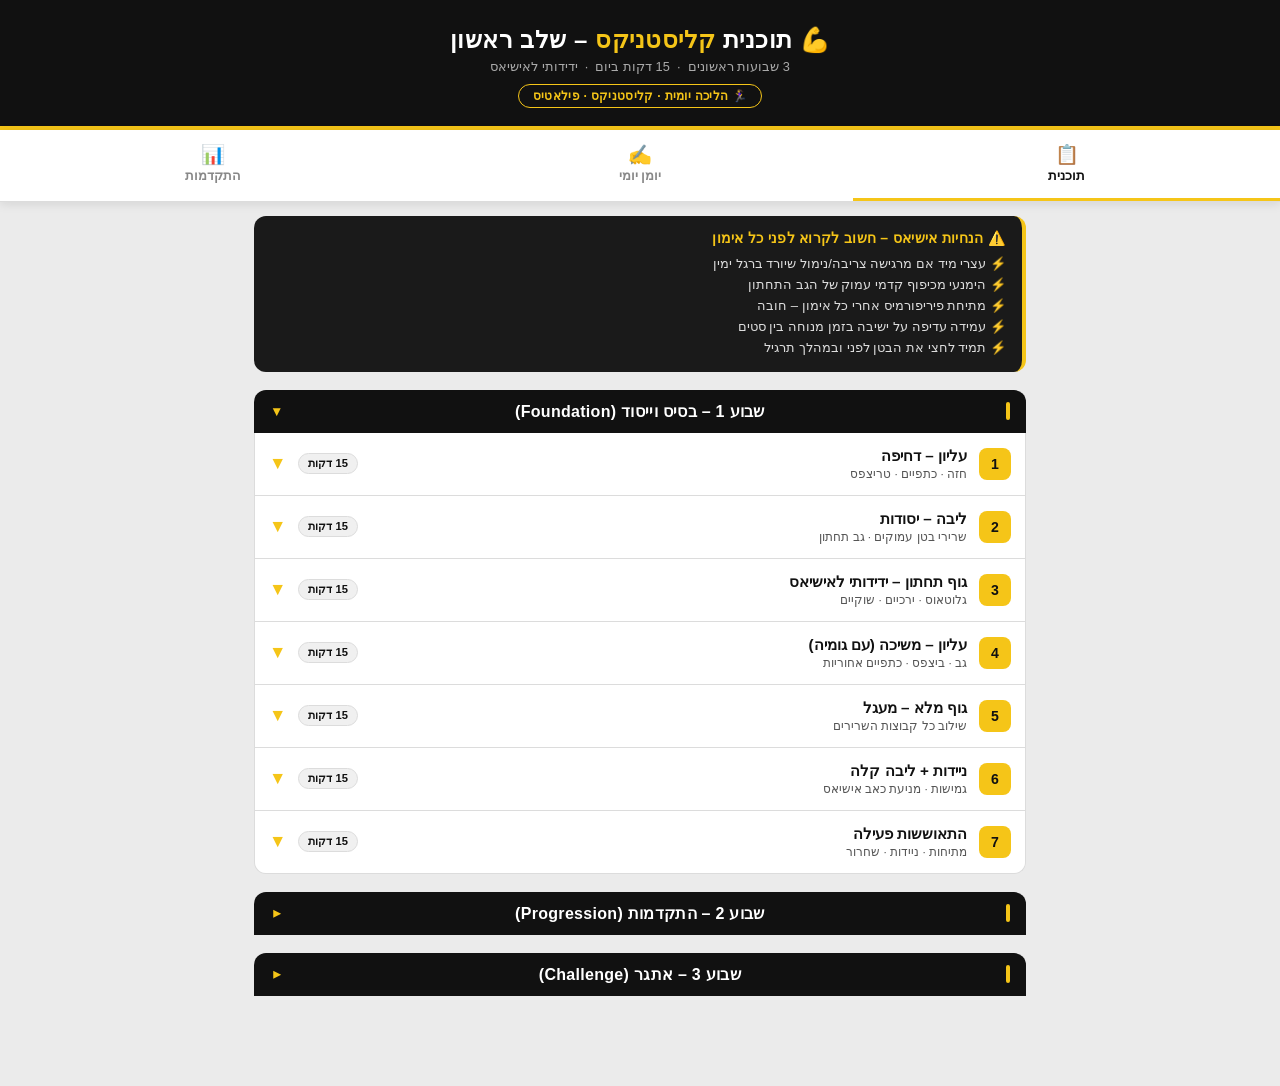
==== commit c909162b: "Redesign: black/white/gray/yellow color scheme https://claude.ai/code/session_01NUhYioZFeYFE2H7kUJDF" ====
--- a/calisthenics-tracker.html
+++ b/calisthenics-tracker.html
@@ -6,45 +6,50 @@
 <title>תוכנית קליסטניקס | מעקב אישי</title>
 <style>
 :root {
-  --primary: #2D6A4F;
-  --primary-light: #40916C;
-  --accent: #74C69D;
-  --light: #D8F3DC;
-  --bg: #F0FBF4;
+  --primary: #111111;
+  --primary-light: #333333;
+  --accent: #F5C518;
+  --accent-dark: #D4A017;
+  --light: #F0F0F0;
+  --bg: #EBEBEB;
   --white: #FFFFFF;
-  --text-dark: #1B4332;
-  --border: #B7E4C7;
-  --shadow: 0 2px 12px rgba(45,106,79,0.12);
+  --text-dark: #111111;
+  --text-mid: #555555;
+  --border: #DCDCDC;
+  --shadow: 0 2px 16px rgba(0,0,0,0.10);
   --pain-high: #E63946;
-  --pain-mid: #F4A261;
-  --pain-low: #52B788;
+  --pain-mid: #F5C518;
+  --pain-low: #AAAAAA;
 }
 * { margin:0; padding:0; box-sizing:border-box; }
-body { font-family:'Segoe UI',Tahoma,sans-serif; background:var(--bg); color:var(--text-dark); direction:rtl; }
+body { font-family:-apple-system,BlinkMacSystemFont,'Segoe UI',sans-serif; background:var(--bg); color:var(--text-dark); direction:rtl; }
 
 /* ===== HEADER ===== */
 header {
-  background: linear-gradient(135deg, #1B4332 0%, #40916C 100%);
-  color: white; padding: 22px 20px 16px; text-align:center;
-}
-header h1 { font-size:1.5rem; letter-spacing:0.5px; }
-header .subtitle { font-size:0.82rem; opacity:0.8; margin-top:4px; }
+  background: #111111;
+  color: white; padding: 26px 20px 18px; text-align:center;
+  border-bottom: 4px solid var(--accent);
+}
+header h1 { font-size:1.5rem; font-weight:800; letter-spacing:0.5px; }
+header h1 em { color:var(--accent); font-style:normal; }
+header .subtitle { font-size:0.8rem; color:#AAAAAA; margin-top:5px; }
 .user-badge {
-  display:inline-block; background:rgba(255,255,255,0.15);
-  border-radius:20px; padding:4px 14px; font-size:0.78rem; margin-top:8px;
+  display:inline-block; border:1.5px solid var(--accent);
+  border-radius:20px; padding:4px 14px; font-size:0.76rem;
+  margin-top:10px; color:var(--accent); font-weight:600; letter-spacing:0.3px;
 }
 
 /* ===== NAVIGATION ===== */
 .nav-tabs {
-  display:flex; background:white; border-bottom:2px solid var(--border);
-  position:sticky; top:0; z-index:100; box-shadow:0 2px 8px rgba(0,0,0,0.07);
+  display:flex; background:var(--white); border-bottom:1px solid var(--border);
+  position:sticky; top:0; z-index:100; box-shadow:0 2px 10px rgba(0,0,0,0.10);
 }
 .nav-tab {
   flex:1; padding:13px 4px; text-align:center; cursor:pointer;
-  font-size:0.82rem; color:#666; border-bottom:3px solid transparent;
-  transition:all 0.2s; font-weight:500; line-height:1.3;
-}
-.nav-tab.active { color:var(--primary); border-bottom-color:var(--primary); background:var(--bg); }
+  font-size:0.8rem; color:#888; border-bottom:3px solid transparent;
+  transition:all 0.2s; font-weight:600; line-height:1.3;
+}
+.nav-tab.active { color:var(--primary); border-bottom-color:var(--accent); background:var(--white); }
 .nav-tab span { display:block; font-size:1.2rem; }
 
 /* ===== TABS ===== */
@@ -52,190 +57,222 @@
 .tab.active { display:block; }
 
 /* ===== WEEK SECTION ===== */
-.week-section { margin-bottom:8px; }
+.week-section { margin-bottom:10px; }
 .week-header {
-  background: linear-gradient(135deg, var(--primary) 0%, var(--primary-light) 100%);
-  color:white; padding:11px 16px; border-radius:10px 10px 0 0;
-  font-size:1rem; font-weight:700; margin-top:16px; cursor:pointer;
+  background: #111111;
+  color:white; padding:12px 16px; border-radius:12px 12px 0 0;
+  font-size:1rem; font-weight:800; margin-top:18px; cursor:pointer;
   display:flex; justify-content:space-between; align-items:center;
-}
-.week-header .week-arrow { transition:transform 0.3s; font-size:0.85rem; }
+  letter-spacing:0.3px;
+}
+.week-header::before { content:''; display:inline-block; width:4px; height:18px; background:var(--accent); border-radius:2px; margin-left:10px; }
+.week-header .week-arrow { transition:transform 0.3s; font-size:0.85rem; color:var(--accent); }
 .week-header.collapsed .week-arrow { transform:rotate(-90deg); }
-.week-days { border:1px solid var(--border); border-top:none; border-radius:0 0 10px 10px; overflow:hidden; }
+.week-days { border:1px solid var(--border); border-top:none; border-radius:0 0 12px 12px; overflow:hidden; }
 .week-days.collapsed { display:none; }
 
 /* ===== DAY CARD ===== */
-.day-card { background:white; border-bottom:1px solid var(--border); }
+.day-card { background:var(--white); border-bottom:1px solid var(--border); }
 .day-card:last-child { border-bottom:none; }
 .day-header {
-  padding:13px 14px; display:flex; align-items:center; cursor:pointer;
-  gap:10px; transition:background 0.15s;
-}
-.day-header:hover { background:var(--bg); }
+  padding:14px 14px; display:flex; align-items:center; cursor:pointer;
+  gap:12px; transition:background 0.15s;
+}
+.day-header:hover { background:var(--light); }
 .day-num {
-  background:var(--primary); color:white; width:30px; height:30px;
-  border-radius:50%; display:flex; align-items:center; justify-content:center;
-  font-weight:700; font-size:0.85rem; flex-shrink:0;
+  background:var(--accent); color:var(--primary); width:32px; height:32px;
+  border-radius:8px; display:flex; align-items:center; justify-content:center;
+  font-weight:900; font-size:0.88rem; flex-shrink:0;
 }
 .day-meta { flex:1; }
 .day-name { font-weight:700; font-size:0.95rem; }
-.day-focus { font-size:0.75rem; color:var(--primary-light); margin-top:1px; }
+.day-focus { font-size:0.74rem; color:var(--text-mid); margin-top:2px; }
 .day-badge {
-  font-size:0.72rem; background:var(--light); color:var(--primary);
-  padding:3px 9px; border-radius:12px; font-weight:600; white-space:nowrap;
-}
-.day-arrow { color:var(--accent); transition:transform 0.3s; }
+  font-size:0.7rem; background:var(--light); color:var(--primary);
+  padding:3px 9px; border-radius:20px; font-weight:700; white-space:nowrap;
+  border:1px solid var(--border);
+}
+.day-arrow { color:var(--accent); transition:transform 0.3s; font-size:1.1rem; }
 .day-arrow.open { transform:rotate(180deg); }
-.day-body { display:none; padding:2px 14px 14px; border-top:1px solid var(--light); }
+.day-body { display:none; padding:4px 14px 14px; border-top:1px solid var(--light); }
 .day-body.open { display:block; }
 
 /* ===== EXERCISES ===== */
 .ex-row {
-  display:flex; align-items:flex-start; padding:9px 0;
+  display:flex; align-items:flex-start; padding:10px 0;
   border-bottom:1px dashed var(--border); gap:10px;
 }
 .ex-row:last-child { border-bottom:none; }
 .ex-check {
-  width:22px; height:22px; border:2px solid var(--accent); border-radius:5px;
+  width:24px; height:24px; border:2px solid #CCCCCC; border-radius:6px;
   flex-shrink:0; cursor:pointer; display:flex; align-items:center; justify-content:center;
   transition:all 0.2s; margin-top:1px; font-size:0.85rem;
 }
-.ex-check.done { background:var(--primary); border-color:var(--primary); color:white; }
+.ex-check.done { background:var(--accent); border-color:var(--accent); color:var(--primary); font-weight:900; }
 .ex-info { flex:1; }
-.ex-name { font-size:0.9rem; font-weight:600; }
-.ex-sets { font-size:0.78rem; color:var(--primary-light); margin-top:1px; }
-.ex-note { font-size:0.74rem; color:#666; font-style:italic; margin-top:2px; }
+.ex-name { font-size:0.9rem; font-weight:700; }
+.ex-sets { font-size:0.76rem; color:var(--text-mid); margin-top:2px; }
+.ex-note { font-size:0.73rem; color:#888; font-style:italic; margin-top:3px; }
 .sci-tag {
-  display:inline-block; background:#FEF3C7; color:#92400E;
-  font-size:0.68rem; padding:1px 6px; border-radius:8px;
-  border:1px solid #FCD34D; margin-top:3px;
+  display:inline-block; background:var(--accent); color:var(--primary);
+  font-size:0.67rem; padding:2px 7px; border-radius:8px;
+  font-weight:800; margin-top:3px; letter-spacing:0.2px;
 }
 
 /* ===== SCIATICA TIPS ===== */
 .tip-box {
-  background:#FEF9EC; border:1px solid #FCD34D; border-radius:10px;
-  padding:12px 14px; margin-bottom:12px; font-size:0.82rem;
-}
-.tip-title { font-weight:700; color:#92400E; margin-bottom:5px; }
-.tip-box li { color:#854D0E; padding:2px 0; list-style:none; }
-.tip-box li::before { content:"⚡ "; }
+  background:#1A1A1A; border:none; border-radius:12px;
+  padding:14px 16px; margin-bottom:14px; font-size:0.82rem;
+  border-right:4px solid var(--accent);
+}
+.tip-title { font-weight:800; color:var(--accent); margin-bottom:7px; font-size:0.88rem; letter-spacing:0.3px; }
+.tip-box li { color:#DDDDDD; padding:3px 0; list-style:none; }
+.tip-box li::before { content:"⚡ "; color:var(--accent); }
 
 /* ===== LOG FORM ===== */
 .card {
-  background:white; border-radius:12px; padding:18px 16px;
+  background:var(--white); border-radius:14px; padding:18px 16px;
   margin-bottom:14px; box-shadow:var(--shadow); border:1px solid var(--border);
 }
 .card h3 {
-  color:var(--primary); font-size:1rem; margin-bottom:13px;
-  padding-bottom:8px; border-bottom:2px solid var(--light);
+  color:var(--primary); font-size:0.95rem; font-weight:800; margin-bottom:14px;
+  padding-bottom:10px; border-bottom:2px solid var(--light);
+  display:flex; align-items:center; gap:7px;
 }
 .form-grid { display:grid; grid-template-columns:1fr 1fr; gap:10px; }
 .form-group label {
-  display:block; font-size:0.78rem; color:var(--primary);
-  margin-bottom:4px; font-weight:600;
+  display:block; font-size:0.75rem; color:var(--text-mid);
+  margin-bottom:5px; font-weight:700; text-transform:uppercase; letter-spacing:0.4px;
 }
 .form-group input, .form-group select, .form-group textarea {
-  width:100%; padding:9px 11px; border:1.5px solid var(--border);
-  border-radius:8px; font-size:0.88rem; color:var(--text-dark);
-  background:white; transition:border-color 0.2s; font-family:inherit;
+  width:100%; padding:10px 12px; border:1.5px solid var(--border);
+  border-radius:9px; font-size:0.88rem; color:var(--text-dark);
+  background:var(--white); transition:border-color 0.2s; font-family:inherit;
 }
 .form-group input:focus, .form-group select:focus, .form-group textarea:focus {
-  outline:none; border-color:var(--primary);
+  outline:none; border-color:var(--accent); box-shadow:0 0 0 3px rgba(245,197,24,0.15);
 }
 .form-group.full { grid-column:1/-1; }
 .form-group textarea { min-height:80px; resize:vertical; }
 
 /* ===== SLIDERS ===== */
-.slider-wrap { margin-bottom:10px; }
+.slider-wrap { margin-bottom:12px; }
 .slider-wrap label {
-  font-size:0.78rem; color:var(--primary); font-weight:600;
-  display:flex; justify-content:space-between; margin-bottom:6px;
-}
-.slider-wrap label span { font-size:1rem; }
+  font-size:0.75rem; color:var(--text-mid); font-weight:700;
+  display:flex; justify-content:space-between; margin-bottom:8px;
+  text-transform:uppercase; letter-spacing:0.4px;
+}
+.slider-wrap label span { font-size:1.05rem; color:var(--primary); font-weight:900; }
 input[type="range"] {
   width:100%; height:7px; -webkit-appearance:none; border-radius:4px;
   cursor:pointer; background:linear-gradient(to left, var(--pain-high), var(--pain-mid), var(--pain-low));
 }
 input[type="range"]::-webkit-slider-thumb {
-  -webkit-appearance:none; width:22px; height:22px; border-radius:50%;
-  background:var(--primary); border:2px solid white; box-shadow:0 1px 4px rgba(0,0,0,0.25); cursor:pointer;
+  -webkit-appearance:none; width:24px; height:24px; border-radius:50%;
+  background:var(--primary); border:3px solid var(--accent); box-shadow:0 2px 6px rgba(0,0,0,0.25); cursor:pointer;
 }
 .slider-labels {
-  display:flex; justify-content:space-between; font-size:0.68rem; color:#888; margin-top:2px;
+  display:flex; justify-content:space-between; font-size:0.67rem; color:#999; margin-top:4px;
 }
 
 /* ===== BUTTONS ===== */
 .btn {
-  padding:12px 20px; border:none; border-radius:9px; cursor:pointer;
-  font-size:0.9rem; font-weight:700; transition:all 0.2s; font-family:inherit;
+  padding:13px 20px; border:none; border-radius:10px; cursor:pointer;
+  font-size:0.92rem; font-weight:800; transition:all 0.2s; font-family:inherit; letter-spacing:0.3px;
 }
 .btn-primary { background:var(--primary); color:white; width:100%; }
-.btn-primary:hover { background:#1B4332; }
-.btn-danger { background:#FEE2E2; color:#991B1B; font-size:0.8rem; padding:6px 12px; }
-.btn-danger:hover { background:#FCA5A5; }
+.btn-primary:hover { background:var(--accent); color:var(--primary); }
+.btn-primary:active { transform:scale(0.98); }
+.btn-danger { background:var(--light); color:#888; font-size:0.78rem; padding:6px 12px; border:1px solid var(--border); }
+.btn-danger:hover { background:#FEE2E2; color:#991B1B; border-color:#FCA5A5; }
 
 /* ===== SUCCESS ===== */
 .success-msg {
-  background:#D1FAE5; color:#065F46; padding:11px 14px; border-radius:8px;
-  margin-bottom:12px; display:none; font-size:0.88rem; border:1px solid #6EE7B7;
+  background:var(--accent); color:var(--primary); padding:12px 14px; border-radius:10px;
+  margin-bottom:12px; display:none; font-size:0.88rem; font-weight:700;
 }
 
 /* ===== PROGRESS ===== */
 .stats-grid { display:grid; grid-template-columns:repeat(2,1fr); gap:10px; margin-bottom:14px; }
 .stat-card {
-  background:white; border-radius:10px; padding:14px; text-align:center;
-  box-shadow:var(--shadow); border:1px solid var(--border);
-}
-.stat-val { font-size:1.9rem; font-weight:800; color:var(--primary); line-height:1.1; }
-.stat-lbl { font-size:0.72rem; color:#666; margin-top:4px; }
+  background:var(--white); border-radius:12px; padding:16px; text-align:center;
+  box-shadow:var(--shadow); border:1px solid var(--border); position:relative; overflow:hidden;
+}
+.stat-card::after { content:''; position:absolute; bottom:0; right:0; left:0; height:3px; background:var(--accent); }
+.stat-val { font-size:2rem; font-weight:900; color:var(--primary); line-height:1.1; }
+.stat-lbl { font-size:0.7rem; color:#888; margin-top:5px; font-weight:600; text-transform:uppercase; letter-spacing:0.4px; }
 
 /* ===== CHART ===== */
 .chart-wrap {
-  background:white; border-radius:12px; padding:16px;
+  background:var(--white); border-radius:14px; padding:16px;
   box-shadow:var(--shadow); border:1px solid var(--border); margin-bottom:14px;
 }
-.chart-title { font-size:0.9rem; font-weight:700; color:var(--primary); margin-bottom:12px; }
+.chart-title { font-size:0.88rem; font-weight:800; color:var(--primary); margin-bottom:14px; text-transform:uppercase; letter-spacing:0.4px; }
 .bar-chart { display:flex; align-items:flex-end; gap:4px; height:90px; border-bottom:2px solid var(--border); }
 .bar-col { display:flex; flex-direction:column; align-items:center; flex:1; height:100%; justify-content:flex-end; }
 .bar { width:100%; border-radius:4px 4px 0 0; min-height:3px; transition:height 0.5s; }
-.bar-lbl { font-size:0.6rem; color:#888; margin-top:3px; text-align:center; }
+.bar-lbl { font-size:0.58rem; color:#999; margin-top:4px; text-align:center; }
 
 /* ===== LOG TABLE ===== */
 .log-table-wrap {
-  background:white; border-radius:12px; overflow:hidden;
+  background:var(--white); border-radius:14px; overflow:hidden;
   box-shadow:var(--shadow); border:1px solid var(--border); overflow-x:auto;
 }
 .log-table-wrap table { width:100%; border-collapse:collapse; min-width:520px; }
 .log-table-wrap th {
-  background:var(--primary); color:white; padding:9px 10px;
-  font-size:0.78rem; text-align:right; white-space:nowrap;
+  background:var(--primary); color:white; padding:10px 10px;
+  font-size:0.75rem; text-align:right; white-space:nowrap; font-weight:700; letter-spacing:0.3px;
 }
 .log-table-wrap td {
   padding:9px 10px; font-size:0.78rem; border-bottom:1px solid var(--border);
 }
-.log-table-wrap tr:hover td { background:var(--bg); }
+.log-table-wrap tr:hover td { background:var(--light); }
 .pain-pill {
   display:inline-block; padding:2px 8px; border-radius:10px; font-size:0.72rem; font-weight:700;
 }
-.pain-low { background:#D1FAE5; color:#065F46; }
-.pain-mid { background:#FEF3C7; color:#92400E; }
+.pain-low { background:#E8E8E8; color:#444; }
+.pain-mid { background:rgba(245,197,24,0.25); color:#7A5F00; }
 .pain-high { background:#FEE2E2; color:#991B1B; }
-.empty-state { text-align:center; padding:40px 20px; color:#888; }
+.empty-state { text-align:center; padding:40px 20px; color:#AAA; }
 .empty-icon { font-size:2.8rem; margin-bottom:10px; }
+
+/* ===== EXERCISE SVG ===== */
+.ex-svg { margin-top:8px; background:var(--light); border-radius:8px; padding:4px 6px 2px; border:1px solid var(--border); text-align:center; }
+.ex-svg svg { max-width:115px; height:auto; display:block; margin:0 auto; }
 
 @media(max-width:480px) {
   .form-grid { grid-template-columns:1fr; }
   .stats-grid { grid-template-columns:1fr 1fr; }
-  header h1 { font-size:1.25rem; }
-}
+  header h1 { font-size:1.3rem; }
+}
+
+/* ===== RUNNA SCANNER ===== */
+.runna-card { border:2px dashed var(--accent) !important; background:linear-gradient(135deg,#1A1A1A 0%,#2A2A2A 100%) !important; }
+.runna-card h3 { color:var(--accent) !important; border-bottom-color:#3A3A3A !important; }
+.runna-hint { font-size:0.82rem; color:#AAAAAA; margin:4px 0 12px; }
+.btn-runna {
+  display:block; width:100%; background:var(--accent);
+  color:var(--primary); border:none; padding:13px 20px; border-radius:10px;
+  font-size:1rem; font-weight:800; cursor:pointer; text-align:center;
+  box-shadow:0 3px 12px rgba(245,197,24,0.4); letter-spacing:0.3px;
+}
+.btn-runna:active { opacity:0.85; transform:scale(0.98); }
+#runna-status { margin-top:10px; font-size:0.85rem; color:#AAAAAA; min-height:20px; text-align:center; }
+#runna-preview { width:100%; border-radius:10px; margin-top:10px; border:1px solid #3A3A3A; max-height:220px; object-fit:contain; display:none; }
+.runna-found-box { background:#1E1E1E; border-radius:10px; padding:12px; margin-top:12px; border:1px solid #3A3A3A; }
+.runna-found-title { font-size:0.78rem; color:#888; margin-bottom:8px; text-transform:uppercase; letter-spacing:0.4px; }
+.runna-found-items { display:flex; gap:10px; flex-wrap:wrap; margin-bottom:12px; }
+.runna-found-item { background:#2A2A2A; border:1px solid #3A3A3A; border-radius:9px; padding:10px 16px; font-size:0.95rem; color:var(--accent); font-weight:800; display:flex; flex-direction:column; align-items:center; }
+.runna-found-item small { font-size:0.68rem; color:#777; font-weight:500; margin-bottom:3px; text-transform:uppercase; letter-spacing:0.3px; }
+.btn-runna-confirm { background:var(--accent); color:var(--primary); border:none; padding:11px; border-radius:9px; font-size:0.92rem; cursor:pointer; font-weight:800; width:100%; letter-spacing:0.3px; }
 </style>
 </head>
 <body>
 
 <header>
-  <h1>💪 תוכנית קליסטניקס – שלב ראשון</h1>
-  <div class="subtitle">3 שבועות ראשונים | 15 דקות ביום | ידידותי לאישיאס</div>
-  <div class="user-badge">🏃‍♀️ הליכה/ריצה יומית + קליסטניקס + פילאטיס שבועי</div>
+  <h1>💪 תוכנית <em>קליסטניקס</em> – שלב ראשון</h1>
+  <div class="subtitle">3 שבועות ראשונים &nbsp;·&nbsp; 15 דקות ביום &nbsp;·&nbsp; ידידותי לאישיאס</div>
+  <div class="user-badge">🏃‍♀️ הליכה יומית · קליסטניקס · פילאטיס</div>
 </header>
 
 <div class="nav-tabs">
@@ -638,6 +675,16 @@
         </select>
       </div>
     </div>
+  </div>
+
+  <div class="card runna-card">
+    <h3>📸 סריקת Runna – אוטומטי</h3>
+    <p class="runna-hint">צלמי צילום מסך מ-Runna → לחצי כאן → הנתונים ימולאו לבד ✨</p>
+    <button class="btn-runna" onclick="document.getElementById('runna-input').click()">📱 העלי צילום מסך מ-Runna</button>
+    <input type="file" id="runna-input" accept="image/*" style="display:none" onchange="scanRunna(this)">
+    <div id="runna-status"></div>
+    <img id="runna-preview" alt="תצוגה מקדימה">
+    <div id="runna-found"></div>
   </div>
 
   <div class="card">
@@ -747,11 +794,540 @@
 // ===== STATE =====
 let logs = JSON.parse(localStorage.getItem('cali-logs') || '[]');
 
+// ===== EXERCISE SVG ILLUSTRATIONS =====
+const EX_SVGS = {
+
+wallPushup:`<svg viewBox="0 0 115 82" xmlns="http://www.w3.org/2000/svg">
+  <rect x="1" y="4" width="6" height="70" fill="#74C69D" rx="2"/>
+  <line x1="6" y1="74" x2="113" y2="74" stroke="#ccc" stroke-width="2"/>
+  <circle cx="82" cy="28" r="7" fill="#2D6A4F"/>
+  <line x1="82" y1="35" x2="60" y2="58" stroke="#2D6A4F" stroke-width="2.5"/>
+  <line x1="71" y1="44" x2="48" y2="38" stroke="#2D6A4F" stroke-width="2.5"/>
+  <line x1="48" y1="38" x2="14" y2="44" stroke="#2D6A4F" stroke-width="2.5"/>
+  <circle cx="12" cy="44" r="3" fill="#F5C518"/>
+  <line x1="60" y1="58" x2="50" y2="74" stroke="#2D6A4F" stroke-width="2.5"/>
+  <line x1="60" y1="58" x2="70" y2="74" stroke="#2D6A4F" stroke-width="2.5"/>
+  <text x="60" y="82" font-size="7" fill="#888" font-family="sans-serif" text-anchor="middle">← קיר</text>
+</svg>`,
+
+inclinePushup:`<svg viewBox="0 0 115 82" xmlns="http://www.w3.org/2000/svg">
+  <rect x="5" y="44" width="30" height="7" fill="#74C69D" rx="2"/>
+  <line x1="9" y1="51" x2="9" y2="74" stroke="#74C69D" stroke-width="2.5"/>
+  <line x1="31" y1="51" x2="31" y2="74" stroke="#74C69D" stroke-width="2.5"/>
+  <line x1="5" y1="74" x2="113" y2="74" stroke="#ccc" stroke-width="2"/>
+  <circle cx="90" cy="26" r="7" fill="#2D6A4F"/>
+  <line x1="90" y1="33" x2="64" y2="56" stroke="#2D6A4F" stroke-width="2.5"/>
+  <line x1="77" y1="44" x2="52" y2="47" stroke="#2D6A4F" stroke-width="2.5"/>
+  <line x1="52" y1="47" x2="20" y2="47" stroke="#2D6A4F" stroke-width="2.5"/>
+  <line x1="64" y1="56" x2="54" y2="74" stroke="#2D6A4F" stroke-width="2.5"/>
+  <line x1="64" y1="56" x2="74" y2="74" stroke="#2D6A4F" stroke-width="2.5"/>
+  <text x="57" y="82" font-size="7" fill="#888" font-family="sans-serif" text-anchor="middle">ידיים על כיסא</text>
+</svg>`,
+
+fullPushup:`<svg viewBox="0 0 115 82" xmlns="http://www.w3.org/2000/svg">
+  <line x1="5" y1="66" x2="110" y2="66" stroke="#ccc" stroke-width="2"/>
+  <circle cx="96" cy="46" r="7" fill="#2D6A4F"/>
+  <line x1="96" y1="53" x2="18" y2="53" stroke="#2D6A4F" stroke-width="2.5"/>
+  <line x1="78" y1="53" x2="74" y2="66" stroke="#2D6A4F" stroke-width="2.5"/>
+  <line x1="52" y1="53" x2="48" y2="66" stroke="#2D6A4F" stroke-width="2.5"/>
+  <line x1="18" y1="53" x2="10" y2="66" stroke="#2D6A4F" stroke-width="2.5"/>
+  <text x="57" y="77" font-size="7" fill="#888" font-family="sans-serif" text-anchor="middle">גוף ישר כמו קרש</text>
+</svg>`,
+
+widePushup:`<svg viewBox="0 0 115 82" xmlns="http://www.w3.org/2000/svg">
+  <line x1="5" y1="66" x2="110" y2="66" stroke="#ccc" stroke-width="2"/>
+  <circle cx="96" cy="46" r="7" fill="#2D6A4F"/>
+  <line x1="96" y1="53" x2="18" y2="53" stroke="#2D6A4F" stroke-width="2.5"/>
+  <line x1="78" y1="53" x2="100" y2="66" stroke="#2D6A4F" stroke-width="2.5"/>
+  <line x1="52" y1="53" x2="5" y2="66" stroke="#2D6A4F" stroke-width="2.5"/>
+  <line x1="18" y1="53" x2="12" y2="66" stroke="#2D6A4F" stroke-width="2.5"/>
+  <text x="57" y="77" font-size="7" fill="#888" font-family="sans-serif" text-anchor="middle">ידיים רחבות מהכתפיים</text>
+</svg>`,
+
+diamondPushup:`<svg viewBox="0 0 115 82" xmlns="http://www.w3.org/2000/svg">
+  <line x1="5" y1="66" x2="110" y2="66" stroke="#ccc" stroke-width="2"/>
+  <circle cx="96" cy="43" r="7" fill="#2D6A4F"/>
+  <line x1="96" y1="50" x2="18" y2="54" stroke="#2D6A4F" stroke-width="2.5"/>
+  <line x1="70" y1="52" x2="57" y2="60" stroke="#2D6A4F" stroke-width="2.5"/>
+  <line x1="50" y1="52" x2="57" y2="60" stroke="#2D6A4F" stroke-width="2.5"/>
+  <line x1="57" y1="60" x2="57" y2="66" stroke="#2D6A4F" stroke-width="2.5"/>
+  <polygon points="57,52 50,60 57,66 64,60" fill="none" stroke="#F4A261" stroke-width="1.5"/>
+  <line x1="18" y1="54" x2="12" y2="66" stroke="#2D6A4F" stroke-width="2.5"/>
+  <text x="57" y="77" font-size="7" fill="#888" font-family="sans-serif" text-anchor="middle">ידיים צרות – יהלום</text>
+</svg>`,
+
+tricepDips:`<svg viewBox="0 0 115 82" xmlns="http://www.w3.org/2000/svg">
+  <rect x="20" y="32" width="74" height="8" fill="#74C69D" rx="2"/>
+  <line x1="24" y1="40" x2="24" y2="74" stroke="#74C69D" stroke-width="2.5"/>
+  <line x1="90" y1="40" x2="90" y2="74" stroke="#74C69D" stroke-width="2.5"/>
+  <line x1="5" y1="74" x2="110" y2="74" stroke="#ccc" stroke-width="2"/>
+  <circle cx="57" cy="43" r="7" fill="#2D6A4F"/>
+  <line x1="57" y1="50" x2="57" y2="64" stroke="#2D6A4F" stroke-width="2.5"/>
+  <line x1="50" y1="52" x2="28" y2="36" stroke="#2D6A4F" stroke-width="2.5"/>
+  <line x1="64" y1="52" x2="86" y2="36" stroke="#2D6A4F" stroke-width="2.5"/>
+  <line x1="57" y1="64" x2="45" y2="74" stroke="#2D6A4F" stroke-width="2.5"/>
+  <line x1="57" y1="64" x2="69" y2="74" stroke="#2D6A4F" stroke-width="2.5"/>
+  <text x="57" y="82" font-size="7" fill="#888" font-family="sans-serif" text-anchor="middle">↓ הורידי עד 90°</text>
+</svg>`,
+
+pikePushup:`<svg viewBox="0 0 115 82" xmlns="http://www.w3.org/2000/svg">
+  <line x1="5" y1="74" x2="110" y2="74" stroke="#ccc" stroke-width="2"/>
+  <circle cx="57" cy="18" r="7" fill="#2D6A4F"/>
+  <line x1="57" y1="25" x2="30" y2="52" stroke="#2D6A4F" stroke-width="2.5"/>
+  <line x1="30" y1="52" x2="18" y2="60" stroke="#2D6A4F" stroke-width="2.5"/>
+  <line x1="18" y1="60" x2="12" y2="74" stroke="#2D6A4F" stroke-width="2"/>
+  <line x1="57" y1="25" x2="78" y2="52" stroke="#2D6A4F" stroke-width="2.5"/>
+  <line x1="78" y1="52" x2="90" y2="60" stroke="#2D6A4F" stroke-width="2.5"/>
+  <line x1="90" y1="60" x2="96" y2="74" stroke="#2D6A4F" stroke-width="2"/>
+  <text x="57" y="10" font-size="7" fill="#888" font-family="sans-serif" text-anchor="middle">V הפוך – ירכיים למעלה</text>
+</svg>`,
+
+catCow:`<svg viewBox="0 0 115 82" xmlns="http://www.w3.org/2000/svg">
+  <line x1="5" y1="74" x2="110" y2="74" stroke="#ccc" stroke-width="2"/>
+  <circle cx="90" cy="34" r="7" fill="#2D6A4F"/>
+  <path d="M90 41 C76 36 56 26 36 42" fill="none" stroke="#2D6A4F" stroke-width="2.5"/>
+  <line x1="36" y1="42" x2="26" y2="58" stroke="#2D6A4F" stroke-width="2.5"/>
+  <line x1="26" y1="58" x2="18" y2="74" stroke="#2D6A4F" stroke-width="2"/>
+  <line x1="36" y1="42" x2="36" y2="58" stroke="#2D6A4F" stroke-width="2.5"/>
+  <line x1="36" y1="58" x2="36" y2="74" stroke="#2D6A4F" stroke-width="2"/>
+  <line x1="72" y1="36" x2="72" y2="54" stroke="#2D6A4F" stroke-width="2.5"/>
+  <line x1="72" y1="54" x2="64" y2="74" stroke="#2D6A4F" stroke-width="2"/>
+  <line x1="72" y1="54" x2="80" y2="74" stroke="#2D6A4F" stroke-width="2"/>
+  <text x="57" y="14" font-size="8" fill="#F5C518" font-family="sans-serif" text-anchor="middle">↑↓ גב עולה ויורד</text>
+</svg>`,
+
+deadBug:`<svg viewBox="0 0 115 82" xmlns="http://www.w3.org/2000/svg">
+  <line x1="5" y1="60" x2="110" y2="60" stroke="#ccc" stroke-width="2"/>
+  <circle cx="90" cy="54" r="7" fill="#2D6A4F"/>
+  <line x1="90" y1="60" x2="25" y2="60" stroke="#2D6A4F" stroke-width="2.5"/>
+  <line x1="75" y1="57" x2="80" y2="30" stroke="#2D6A4F" stroke-width="2.5"/>
+  <text x="80" y="25" font-size="9" fill="#F5C518">↑</text>
+  <line x1="45" y1="60" x2="22" y2="36" stroke="#2D6A4F" stroke-width="2.5"/>
+  <text x="15" y="34" font-size="9" fill="#F5C518">←</text>
+  <line x1="58" y1="60" x2="55" y2="44" stroke="#2D6A4F" stroke-width="2.5"/>
+  <line x1="55" y1="44" x2="67" y2="37" stroke="#2D6A4F" stroke-width="2.5"/>
+  <line x1="70" y1="57" x2="92" y2="55" stroke="#2D6A4F" stroke-width="2"/>
+  <text x="57" y="74" font-size="7" fill="#888" font-family="sans-serif" text-anchor="middle">גב מלוחץ לרצפה</text>
+</svg>`,
+
+birdDog:`<svg viewBox="0 0 115 82" xmlns="http://www.w3.org/2000/svg">
+  <line x1="5" y1="74" x2="110" y2="74" stroke="#ccc" stroke-width="2"/>
+  <circle cx="64" cy="36" r="7" fill="#2D6A4F"/>
+  <line x1="64" y1="43" x2="34" y2="43" stroke="#2D6A4F" stroke-width="2.5"/>
+  <line x1="34" y1="43" x2="26" y2="60" stroke="#2D6A4F" stroke-width="2.5"/>
+  <line x1="26" y1="60" x2="18" y2="74" stroke="#2D6A4F" stroke-width="2"/>
+  <line x1="50" y1="43" x2="52" y2="60" stroke="#2D6A4F" stroke-width="2.5"/>
+  <line x1="52" y1="60" x2="55" y2="74" stroke="#2D6A4F" stroke-width="2"/>
+  <line x1="64" y1="40" x2="100" y2="37" stroke="#2D6A4F" stroke-width="2.5"/>
+  <text x="104" y="41" font-size="9" fill="#F5C518">→</text>
+  <line x1="34" y1="43" x2="8" y2="43" stroke="#2D6A4F" stroke-width="2.5"/>
+  <text x="2" y="47" font-size="9" fill="#F5C518">←</text>
+  <text x="57" y="82" font-size="7" fill="#888" font-family="sans-serif" text-anchor="middle">יד ורגל נגדית</text>
+</svg>`,
+
+forearmPlank:`<svg viewBox="0 0 115 82" xmlns="http://www.w3.org/2000/svg">
+  <line x1="5" y1="66" x2="110" y2="66" stroke="#ccc" stroke-width="2"/>
+  <circle cx="96" cy="50" r="7" fill="#2D6A4F"/>
+  <line x1="96" y1="57" x2="16" y2="57" stroke="#2D6A4F" stroke-width="2.5"/>
+  <line x1="78" y1="57" x2="70" y2="66" stroke="#2D6A4F" stroke-width="2.5"/>
+  <line x1="70" y1="66" x2="55" y2="66" stroke="#2D6A4F" stroke-width="3"/>
+  <line x1="58" y1="57" x2="50" y2="66" stroke="#2D6A4F" stroke-width="2.5"/>
+  <line x1="50" y1="66" x2="36" y2="66" stroke="#2D6A4F" stroke-width="3"/>
+  <line x1="16" y1="57" x2="10" y2="66" stroke="#2D6A4F" stroke-width="2.5"/>
+  <line x1="16" y1="57" x2="14" y2="66" stroke="#2D6A4F" stroke-width="2.5"/>
+  <text x="57" y="78" font-size="7" fill="#888" font-family="sans-serif" text-anchor="middle">אמות ברצפה | גוף ישר</text>
+</svg>`,
+
+sidePlank:`<svg viewBox="0 0 115 82" xmlns="http://www.w3.org/2000/svg">
+  <line x1="5" y1="74" x2="110" y2="74" stroke="#ccc" stroke-width="2"/>
+  <circle cx="94" cy="28" r="7" fill="#2D6A4F"/>
+  <line x1="94" y1="35" x2="22" y2="66" stroke="#2D6A4F" stroke-width="2.5"/>
+  <line x1="36" y1="59" x2="16" y2="74" stroke="#2D6A4F" stroke-width="2.5"/>
+  <line x1="16" y1="74" x2="6" y2="74" stroke="#2D6A4F" stroke-width="3"/>
+  <line x1="78" y1="46" x2="84" y2="22" stroke="#2D6A4F" stroke-width="2.5"/>
+  <text x="84" y="18" font-size="9" fill="#F5C518">↑</text>
+  <line x1="22" y1="66" x2="14" y2="74" stroke="#2D6A4F" stroke-width="2.5"/>
+  <text x="57" y="82" font-size="7" fill="#888" font-family="sans-serif" text-anchor="middle">גוף ישר בקו אחד</text>
+</svg>`,
+
+piriformis:`<svg viewBox="0 0 115 82" xmlns="http://www.w3.org/2000/svg">
+  <line x1="5" y1="64" x2="110" y2="64" stroke="#ccc" stroke-width="2"/>
+  <circle cx="95" cy="58" r="7" fill="#2D6A4F"/>
+  <line x1="95" y1="64" x2="20" y2="64" stroke="#2D6A4F" stroke-width="2.5"/>
+  <line x1="55" y1="64" x2="50" y2="40" stroke="#2D6A4F" stroke-width="2.5"/>
+  <line x1="50" y1="40" x2="68" y2="30" stroke="#2D6A4F" stroke-width="2.5"/>
+  <line x1="38" y1="64" x2="36" y2="48" stroke="#2D6A4F" stroke-width="2.5"/>
+  <line x1="36" y1="48" x2="52" y2="40" stroke="#2D6A4F" stroke-width="2.5"/>
+  <line x1="72" y1="60" x2="66" y2="32" stroke="#2D6A4F" stroke-width="2"/>
+  <line x1="80" y1="60" x2="75" y2="35" stroke="#2D6A4F" stroke-width="2"/>
+  <text x="57" y="76" font-size="7" fill="#888" font-family="sans-serif" text-anchor="middle">רגל מוצלבת | משכי לחזה</text>
+</svg>`,
+
+gluteBridge:`<svg viewBox="0 0 115 82" xmlns="http://www.w3.org/2000/svg">
+  <line x1="5" y1="70" x2="110" y2="70" stroke="#ccc" stroke-width="2"/>
+  <circle cx="96" cy="64" r="7" fill="#2D6A4F"/>
+  <line x1="96" y1="70" x2="18" y2="70" stroke="#2D6A4F" stroke-width="2.5"/>
+  <line x1="46" y1="70" x2="60" y2="42" stroke="#2D6A4F" stroke-width="2.5"/>
+  <line x1="60" y1="42" x2="82" y2="56" stroke="#2D6A4F" stroke-width="2.5"/>
+  <line x1="82" y1="56" x2="82" y2="70" stroke="#2D6A4F" stroke-width="2.5"/>
+  <text x="58" y="32" font-size="12" fill="#F5C518" text-anchor="middle">↑</text>
+  <text x="57" y="80" font-size="7" fill="#888" font-family="sans-serif" text-anchor="middle">האגן למעלה – סחטי ישבן!</text>
+</svg>`,
+
+singleLegBridge:`<svg viewBox="0 0 115 82" xmlns="http://www.w3.org/2000/svg">
+  <line x1="5" y1="70" x2="110" y2="70" stroke="#ccc" stroke-width="2"/>
+  <circle cx="96" cy="64" r="7" fill="#2D6A4F"/>
+  <line x1="96" y1="70" x2="18" y2="70" stroke="#2D6A4F" stroke-width="2.5"/>
+  <line x1="46" y1="70" x2="60" y2="42" stroke="#2D6A4F" stroke-width="2.5"/>
+  <line x1="60" y1="42" x2="80" y2="56" stroke="#2D6A4F" stroke-width="2.5"/>
+  <line x1="80" y1="56" x2="80" y2="70" stroke="#2D6A4F" stroke-width="2.5"/>
+  <line x1="60" y1="42" x2="70" y2="22" stroke="#2D6A4F" stroke-width="2.5"/>
+  <line x1="70" y1="22" x2="90" y2="16" stroke="#2D6A4F" stroke-width="2.5"/>
+  <text x="94" y="14" font-size="9" fill="#F5C518">→</text>
+  <text x="57" y="80" font-size="7" fill="#888" font-family="sans-serif" text-anchor="middle">רגל אחת מורמת למעלה</text>
+</svg>`,
+
+wallSit:`<svg viewBox="0 0 115 82" xmlns="http://www.w3.org/2000/svg">
+  <rect x="1" y="4" width="6" height="70" fill="#74C69D" rx="2"/>
+  <line x1="6" y1="74" x2="113" y2="74" stroke="#ccc" stroke-width="2"/>
+  <circle cx="18" cy="24" r="7" fill="#2D6A4F"/>
+  <line x1="18" y1="31" x2="18" y2="52" stroke="#2D6A4F" stroke-width="2.5"/>
+  <line x1="18" y1="52" x2="64" y2="52" stroke="#2D6A4F" stroke-width="2.5"/>
+  <line x1="46" y1="52" x2="46" y2="74" stroke="#2D6A4F" stroke-width="2.5"/>
+  <line x1="64" y1="52" x2="64" y2="74" stroke="#2D6A4F" stroke-width="2.5"/>
+  <line x1="14" y1="38" x2="6" y2="52" stroke="#2D6A4F" stroke-width="2"/>
+  <line x1="22" y1="38" x2="32" y2="48" stroke="#2D6A4F" stroke-width="2"/>
+  <text x="72" y="56" font-size="8" fill="#F5C518">90°</text>
+</svg>`,
+
+stepUp:`<svg viewBox="0 0 115 82" xmlns="http://www.w3.org/2000/svg">
+  <rect x="58" y="44" width="50" height="8" fill="#74C69D" rx="2"/>
+  <line x1="62" y1="52" x2="62" y2="74" stroke="#74C69D" stroke-width="2.5"/>
+  <line x1="104" y1="52" x2="104" y2="74" stroke="#74C69D" stroke-width="2.5"/>
+  <line x1="5" y1="74" x2="113" y2="74" stroke="#ccc" stroke-width="2"/>
+  <circle cx="73" cy="18" r="7" fill="#2D6A4F"/>
+  <line x1="73" y1="25" x2="73" y2="46" stroke="#2D6A4F" stroke-width="2.5"/>
+  <line x1="73" y1="46" x2="84" y2="44" stroke="#2D6A4F" stroke-width="2.5"/>
+  <line x1="84" y1="44" x2="84" y2="52" stroke="#2D6A4F" stroke-width="2.5"/>
+  <line x1="73" y1="46" x2="60" y2="56" stroke="#2D6A4F" stroke-width="2.5"/>
+  <line x1="60" y1="56" x2="44" y2="74" stroke="#2D6A4F" stroke-width="2.5"/>
+  <line x1="68" y1="33" x2="54" y2="40" stroke="#2D6A4F" stroke-width="2"/>
+  <line x1="78" y1="33" x2="92" y2="38" stroke="#2D6A4F" stroke-width="2"/>
+  <text x="57" y="82" font-size="7" fill="#888" font-family="sans-serif" text-anchor="middle">עלי לכיסא – ברך מעל קרסול</text>
+</svg>`,
+
+hipFlexor:`<svg viewBox="0 0 115 82" xmlns="http://www.w3.org/2000/svg">
+  <line x1="5" y1="74" x2="110" y2="74" stroke="#ccc" stroke-width="2"/>
+  <circle cx="57" cy="18" r="7" fill="#2D6A4F"/>
+  <line x1="57" y1="25" x2="57" y2="48" stroke="#2D6A4F" stroke-width="2.5"/>
+  <line x1="57" y1="48" x2="84" y2="56" stroke="#2D6A4F" stroke-width="2.5"/>
+  <line x1="84" y1="56" x2="84" y2="74" stroke="#2D6A4F" stroke-width="2.5"/>
+  <line x1="57" y1="48" x2="28" y2="56" stroke="#2D6A4F" stroke-width="2.5"/>
+  <line x1="28" y1="56" x2="28" y2="74" stroke="#2D6A4F" stroke-width="2.5"/>
+  <circle cx="28" cy="74" r="4" fill="#74C69D" opacity="0.7"/>
+  <line x1="52" y1="33" x2="38" y2="26" stroke="#2D6A4F" stroke-width="2"/>
+  <line x1="62" y1="33" x2="76" y2="26" stroke="#2D6A4F" stroke-width="2"/>
+  <text x="57" y="82" font-size="7" fill="#888" font-family="sans-serif" text-anchor="middle">ברך על הרצפה</text>
+</svg>`,
+
+bandPullApart:`<svg viewBox="0 0 115 82" xmlns="http://www.w3.org/2000/svg">
+  <line x1="5" y1="74" x2="110" y2="74" stroke="#ccc" stroke-width="2"/>
+  <circle cx="57" cy="16" r="7" fill="#2D6A4F"/>
+  <line x1="57" y1="23" x2="57" y2="50" stroke="#2D6A4F" stroke-width="2.5"/>
+  <line x1="57" y1="50" x2="44" y2="74" stroke="#2D6A4F" stroke-width="2.5"/>
+  <line x1="57" y1="50" x2="70" y2="74" stroke="#2D6A4F" stroke-width="2.5"/>
+  <line x1="57" y1="32" x2="16" y2="32" stroke="#2D6A4F" stroke-width="2.5"/>
+  <line x1="57" y1="32" x2="98" y2="32" stroke="#2D6A4F" stroke-width="2.5"/>
+  <path d="M18 31 Q57 27 96 31" fill="none" stroke="#F4A261" stroke-width="2.5" stroke-dasharray="5,3"/>
+  <text x="4" y="36" font-size="10" fill="#F5C518">←</text>
+  <text x="101" y="36" font-size="10" fill="#F5C518">→</text>
+  <text x="57" y="82" font-size="7" fill="#888" font-family="sans-serif" text-anchor="middle">פרידה לצדדים</text>
+</svg>`,
+
+bandRows:`<svg viewBox="0 0 115 82" xmlns="http://www.w3.org/2000/svg">
+  <rect x="104" y="26" width="8" height="10" fill="#74C69D" rx="2"/>
+  <line x1="5" y1="74" x2="110" y2="74" stroke="#ccc" stroke-width="2"/>
+  <circle cx="28" cy="22" r="7" fill="#2D6A4F"/>
+  <line x1="28" y1="29" x2="32" y2="54" stroke="#2D6A4F" stroke-width="2.5"/>
+  <line x1="32" y1="54" x2="22" y2="74" stroke="#2D6A4F" stroke-width="2.5"/>
+  <line x1="32" y1="54" x2="44" y2="74" stroke="#2D6A4F" stroke-width="2.5"/>
+  <line x1="30" y1="38" x2="14" y2="31" stroke="#2D6A4F" stroke-width="2.5"/>
+  <line x1="14" y1="31" x2="24" y2="31" stroke="#2D6A4F" stroke-width="2.5"/>
+  <path d="M24 31 Q64 28 104 31" fill="none" stroke="#F4A261" stroke-width="2" stroke-dasharray="5,3"/>
+  <text x="57" y="82" font-size="7" fill="#888" font-family="sans-serif" text-anchor="middle">משכי המרפקים אחורה</text>
+</svg>`,
+
+facePulls:`<svg viewBox="0 0 115 82" xmlns="http://www.w3.org/2000/svg">
+  <rect x="104" y="24" width="8" height="10" fill="#74C69D" rx="2"/>
+  <line x1="5" y1="74" x2="110" y2="74" stroke="#ccc" stroke-width="2"/>
+  <circle cx="22" cy="18" r="7" fill="#2D6A4F"/>
+  <line x1="22" y1="25" x2="26" y2="52" stroke="#2D6A4F" stroke-width="2.5"/>
+  <line x1="26" y1="52" x2="16" y2="74" stroke="#2D6A4F" stroke-width="2.5"/>
+  <line x1="26" y1="52" x2="36" y2="74" stroke="#2D6A4F" stroke-width="2.5"/>
+  <line x1="22" y1="27" x2="8" y2="22" stroke="#2D6A4F" stroke-width="2.5"/>
+  <line x1="22" y1="27" x2="38" y2="22" stroke="#2D6A4F" stroke-width="2.5"/>
+  <line x1="38" y1="22" x2="60" y2="29" stroke="#2D6A4F" stroke-width="2.5"/>
+  <path d="M60 29 Q84 28 104 29" fill="none" stroke="#F4A261" stroke-width="2" stroke-dasharray="5,3"/>
+  <text x="57" y="82" font-size="7" fill="#888" font-family="sans-serif" text-anchor="middle">ידיים לגובה הפנים</text>
+</svg>`,
+
+bicepCurls:`<svg viewBox="0 0 115 82" xmlns="http://www.w3.org/2000/svg">
+  <line x1="5" y1="74" x2="110" y2="74" stroke="#ccc" stroke-width="2"/>
+  <circle cx="57" cy="12" r="7" fill="#2D6A4F"/>
+  <line x1="57" y1="19" x2="57" y2="48" stroke="#2D6A4F" stroke-width="2.5"/>
+  <line x1="57" y1="48" x2="44" y2="74" stroke="#2D6A4F" stroke-width="2.5"/>
+  <line x1="57" y1="48" x2="70" y2="74" stroke="#2D6A4F" stroke-width="2.5"/>
+  <line x1="51" y1="28" x2="34" y2="38" stroke="#2D6A4F" stroke-width="2.5"/>
+  <line x1="34" y1="38" x2="30" y2="22" stroke="#2D6A4F" stroke-width="2.5"/>
+  <line x1="63" y1="28" x2="80" y2="38" stroke="#2D6A4F" stroke-width="2.5"/>
+  <line x1="80" y1="38" x2="84" y2="22" stroke="#2D6A4F" stroke-width="2.5"/>
+  <path d="M44 74 Q57 80 70 74" fill="none" stroke="#F4A261" stroke-width="2.5" stroke-dasharray="4,2"/>
+  <text x="57" y="82" font-size="7" fill="#888" font-family="sans-serif" text-anchor="middle">↑ כיפוף מרפקים</text>
+</svg>`,
+
+clamshell:`<svg viewBox="0 0 115 82" xmlns="http://www.w3.org/2000/svg">
+  <line x1="5" y1="74" x2="110" y2="74" stroke="#ccc" stroke-width="2"/>
+  <circle cx="90" cy="42" r="7" fill="#2D6A4F"/>
+  <line x1="90" y1="49" x2="18" y2="66" stroke="#2D6A4F" stroke-width="2.5"/>
+  <line x1="76" y1="54" x2="64" y2="46" stroke="#2D6A4F" stroke-width="2.5"/>
+  <line x1="38" y1="63" x2="52" y2="48" stroke="#2D6A4F" stroke-width="2.5"/>
+  <line x1="52" y1="48" x2="80" y2="58" stroke="#2D6A4F" stroke-width="2.5"/>
+  <line x1="38" y1="63" x2="46" y2="44" stroke="#2D6A4F" stroke-width="2.5"/>
+  <line x1="46" y1="44" x2="72" y2="51" stroke="#2D6A4F" stroke-width="2.5"/>
+  <ellipse cx="62" cy="49" rx="14" ry="5" fill="none" stroke="#F4A261" stroke-width="2" stroke-dasharray="3,2"/>
+  <text x="46" y="34" font-size="10" fill="#F5C518">↑</text>
+  <text x="57" y="82" font-size="7" fill="#888" font-family="sans-serif" text-anchor="middle">ברך עליונה נפתחת</text>
+</svg>`,
+
+calfRaises:`<svg viewBox="0 0 115 82" xmlns="http://www.w3.org/2000/svg">
+  <rect x="104" y="4" width="6" height="70" fill="#B7E4C7" rx="1"/>
+  <line x1="5" y1="74" x2="110" y2="74" stroke="#ccc" stroke-width="2"/>
+  <circle cx="46" cy="10" r="7" fill="#2D6A4F"/>
+  <line x1="46" y1="17" x2="46" y2="42" stroke="#2D6A4F" stroke-width="2.5"/>
+  <line x1="46" y1="42" x2="34" y2="60" stroke="#2D6A4F" stroke-width="2.5"/>
+  <line x1="46" y1="42" x2="58" y2="60" stroke="#2D6A4F" stroke-width="2.5"/>
+  <line x1="34" y1="60" x2="30" y2="70" stroke="#2D6A4F" stroke-width="2.5"/>
+  <line x1="30" y1="70" x2="38" y2="74" stroke="#2D6A4F" stroke-width="2"/>
+  <line x1="58" y1="60" x2="54" y2="70" stroke="#2D6A4F" stroke-width="2.5"/>
+  <line x1="54" y1="70" x2="62" y2="74" stroke="#2D6A4F" stroke-width="2"/>
+  <line x1="48" y1="26" x2="88" y2="36" stroke="#2D6A4F" stroke-width="2"/>
+  <text x="46" y="82" font-size="7" fill="#888" font-family="sans-serif" text-anchor="middle">↑ עמדי על קצות אצבעות</text>
+</svg>`,
+
+childPose:`<svg viewBox="0 0 115 82" xmlns="http://www.w3.org/2000/svg">
+  <line x1="5" y1="74" x2="110" y2="74" stroke="#ccc" stroke-width="2"/>
+  <line x1="72" y1="64" x2="88" y2="64" stroke="#2D6A4F" stroke-width="2.5"/>
+  <line x1="72" y1="64" x2="72" y2="74" stroke="#2D6A4F" stroke-width="2.5"/>
+  <line x1="88" y1="64" x2="88" y2="74" stroke="#2D6A4F" stroke-width="2.5"/>
+  <path d="M76 62 Q60 54 38 54" fill="none" stroke="#2D6A4F" stroke-width="2.5"/>
+  <line x1="38" y1="54" x2="12" y2="52" stroke="#2D6A4F" stroke-width="2.5"/>
+  <line x1="12" y1="52" x2="6" y2="55" stroke="#2D6A4F" stroke-width="2"/>
+  <circle cx="33" cy="60" r="7" fill="#2D6A4F"/>
+  <text x="57" y="82" font-size="7" fill="#888" font-family="sans-serif" text-anchor="middle">מצח למטה | ידיים מתארכות</text>
+</svg>`,
+
+sumoSquat:`<svg viewBox="0 0 115 82" xmlns="http://www.w3.org/2000/svg">
+  <line x1="5" y1="74" x2="110" y2="74" stroke="#ccc" stroke-width="2"/>
+  <circle cx="57" cy="14" r="7" fill="#2D6A4F"/>
+  <line x1="57" y1="21" x2="57" y2="44" stroke="#2D6A4F" stroke-width="2.5"/>
+  <line x1="57" y1="44" x2="28" y2="58" stroke="#2D6A4F" stroke-width="2.5"/>
+  <line x1="28" y1="58" x2="14" y2="74" stroke="#2D6A4F" stroke-width="2.5"/>
+  <line x1="57" y1="44" x2="86" y2="58" stroke="#2D6A4F" stroke-width="2.5"/>
+  <line x1="86" y1="58" x2="100" y2="74" stroke="#2D6A4F" stroke-width="2.5"/>
+  <line x1="52" y1="31" x2="36" y2="36" stroke="#2D6A4F" stroke-width="2"/>
+  <line x1="62" y1="31" x2="78" y2="36" stroke="#2D6A4F" stroke-width="2"/>
+  <text x="57" y="82" font-size="7" fill="#888" font-family="sans-serif" text-anchor="middle">רגליים רחבות, אצבעות החוצה</text>
+</svg>`,
+
+hip9090:`<svg viewBox="0 0 115 82" xmlns="http://www.w3.org/2000/svg">
+  <line x1="5" y1="74" x2="110" y2="74" stroke="#ccc" stroke-width="2"/>
+  <circle cx="57" cy="16" r="7" fill="#2D6A4F"/>
+  <line x1="57" y1="23" x2="57" y2="50" stroke="#2D6A4F" stroke-width="2.5"/>
+  <line x1="57" y1="50" x2="86" y2="50" stroke="#2D6A4F" stroke-width="2.5"/>
+  <line x1="86" y1="50" x2="86" y2="74" stroke="#2D6A4F" stroke-width="2.5"/>
+  <line x1="57" y1="50" x2="57" y2="74" stroke="#2D6A4F" stroke-width="2.5"/>
+  <line x1="57" y1="74" x2="28" y2="74" stroke="#2D6A4F" stroke-width="2.5"/>
+  <line x1="52" y1="35" x2="36" y2="42" stroke="#2D6A4F" stroke-width="2"/>
+  <line x1="62" y1="35" x2="78" y2="42" stroke="#2D6A4F" stroke-width="2"/>
+  <text x="86" y="58" font-size="7" fill="#F5C518">90°</text>
+  <text x="57" y="82" font-size="7" fill="#888" font-family="sans-serif" text-anchor="middle">שתי הרגליים ב-90°</text>
+</svg>`,
+
+supinatedPulldown:`<svg viewBox="0 0 115 82" xmlns="http://www.w3.org/2000/svg">
+  <line x1="5" y1="74" x2="110" y2="74" stroke="#ccc" stroke-width="2"/>
+  <path d="M22 8 Q57 5 92 8" fill="none" stroke="#74C69D" stroke-width="3"/>
+  <path d="M22 8 Q57 5 92 8" fill="none" stroke="#F4A261" stroke-width="2" stroke-dasharray="4,3"/>
+  <circle cx="57" cy="22" r="7" fill="#2D6A4F"/>
+  <line x1="57" y1="29" x2="57" y2="54" stroke="#2D6A4F" stroke-width="2.5"/>
+  <line x1="57" y1="54" x2="44" y2="74" stroke="#2D6A4F" stroke-width="2.5"/>
+  <line x1="57" y1="54" x2="70" y2="74" stroke="#2D6A4F" stroke-width="2.5"/>
+  <line x1="50" y1="34" x2="30" y2="22" stroke="#2D6A4F" stroke-width="2.5"/>
+  <line x1="30" y1="22" x2="28" y2="10" stroke="#2D6A4F" stroke-width="2"/>
+  <line x1="64" y1="34" x2="84" y2="22" stroke="#2D6A4F" stroke-width="2.5"/>
+  <line x1="84" y1="22" x2="86" y2="10" stroke="#2D6A4F" stroke-width="2"/>
+  <text x="57" y="82" font-size="7" fill="#888" font-family="sans-serif" text-anchor="middle">משכי גומיה מעל ראש לחזה</text>
+</svg>`,
+
+};
+
+function findSVG(name) {
+  if (name.includes('Cat-Cow') || name.includes('Thread')) return EX_SVGS.catCow;
+  if (name.includes('Dead Bug') || name.includes('חרק מת')) return EX_SVGS.deadBug;
+  if (name.includes('Bird-Dog') || name.includes('ציפור-כלב')) return EX_SVGS.birdDog;
+  if (name.includes('פלאנק צדדי') || name.includes('Side Plank')) return EX_SVGS.sidePlank;
+  if (name.includes('פלאנק')) return EX_SVGS.forearmPlank;
+  if (name.includes('פיריפורמיס')) return EX_SVGS.piriformis;
+  if (name.includes('חד-רגלי') || name.includes('חד רגלי')) return EX_SVGS.singleLegBridge;
+  if (name.includes('גשר גלוטאוס') || name.includes('Glute Bridge')) return EX_SVGS.gluteBridge;
+  if (name.includes('ישיבת קיר') || name.includes('Wall Sit')) return EX_SVGS.wallSit;
+  if (name.includes('עליות מדרגה') || name.includes('עליות כיסא')) return EX_SVGS.stepUp;
+  if (name.includes('היפ פלקסור') || name.includes('Hip Flexor') || name.includes('ירך קדמית')) return EX_SVGS.hipFlexor;
+  if (name.includes('90/90')) return EX_SVGS.hip9090;
+  if (name.includes('Pull-Apart') || name.includes('פרידות')) return EX_SVGS.bandPullApart;
+  if (name.includes('Pulldown') || name.includes('Supinated') || name.includes('supinated')) return EX_SVGS.supinatedPulldown;
+  if (name.includes('Rows') || name.includes('משיכות גב') || name.includes('Row')) return EX_SVGS.bandRows;
+  if (name.includes('Face Pull') || name.includes('פנים')) return EX_SVGS.facePulls;
+  if (name.includes('ביצפס') || name.includes('Bicep') || name.includes('Curl')) return EX_SVGS.bicepCurls;
+  if (name.includes('Clamshell') || name.includes('צדפה')) return EX_SVGS.clamshell;
+  if (name.includes('Calf') || name.includes('קצות האצבעות') || name.includes('עגלי')) return EX_SVGS.calfRaises;
+  if (name.includes("Child") || name.includes('תנוחת הילד')) return EX_SVGS.childPose;
+  if (name.includes('Pike') || name.includes('V הפוך')) return EX_SVGS.pikePushup;
+  if (name.includes('Sumo') || name.includes('סומו')) return EX_SVGS.sumoSquat;
+  if (name.includes('יהלום') || name.includes('Diamond')) return EX_SVGS.diamondPushup;
+  if (name.includes('רוחב') || name.includes('wide') || name.includes('Wide')) return EX_SVGS.widePushup;
+  if (name.includes('שכיבות') && name.includes('קיר')) return EX_SVGS.wallPushup;
+  if (name.includes('שכיבות') && (name.includes('כיסא') || name.includes('נטוי'))) return EX_SVGS.inclinePushup;
+  if (name.includes('שכיבות')) return EX_SVGS.fullPushup;
+  if (name.includes('טריצפס') || name.includes('דיפס') || name.includes('Dip')) return EX_SVGS.tricepDips;
+  return null;
+}
+
+function injectExerciseSVGs() {
+  document.querySelectorAll('.ex-name').forEach(el => {
+    if (el.parentElement.querySelector('.ex-svg')) return;
+    const svg = findSVG(el.textContent.trim());
+    if (svg) {
+      const div = document.createElement('div');
+      div.className = 'ex-svg';
+      div.innerHTML = svg;
+      el.parentElement.appendChild(div);
+    }
+  });
+}
+
+// ===== RUNNA SCANNER =====
+let runnaData = {};
+
+async function scanRunna(input) {
+  const file = input.files[0];
+  if (!file) return;
+  input.value = '';
+  const statusEl = document.getElementById('runna-status');
+  const previewEl = document.getElementById('runna-preview');
+  const foundEl  = document.getElementById('runna-found');
+
+  previewEl.src = URL.createObjectURL(file);
+  previewEl.style.display = 'block';
+  foundEl.innerHTML = '';
+  statusEl.textContent = '⏳ טוענת...';
+
+  if (typeof Tesseract === 'undefined') {
+    statusEl.textContent = '⏳ טוענת מנוע קריאה... (בפעם הראשונה ~30 שניות)';
+    await new Promise((res, rej) => {
+      const s = document.createElement('script');
+      s.src = 'https://cdn.jsdelivr.net/npm/tesseract.js@4/dist/tesseract.min.js';
+      s.onload = res; s.onerror = rej;
+      document.head.appendChild(s);
+    });
+  }
+
+  try {
+    const result = await Tesseract.recognize(file, 'eng', {
+      logger: m => {
+        if (m.status === 'recognizing text')
+          statusEl.textContent = `⏳ קוראת... ${Math.round(m.progress * 100)}%`;
+      }
+    });
+    runnaData = parseRunnaText(result.data.text);
+    if (runnaData.km || runnaData.time || runnaData.pace) {
+      showRunnaFound();
+      statusEl.textContent = '✅ נמצאו נתונים!';
+    } else {
+      statusEl.textContent = '⚠️ לא זוהו נתונים. נסי תמונה ברורה יותר או הזיני ידנית.';
+    }
+  } catch(e) {
+    statusEl.textContent = '❌ שגיאה בקריאה. אנא הזיני ידנית.';
+  }
+}
+
+function parseRunnaText(text) {
+  const data = { km: null, time: null, pace: null };
+
+  // Distance
+  const dM = text.match(/(\d+[.,]\d+|\d+)\s*km\b/i);
+  if (dM) data.km = parseFloat(dM[1].replace(',', '.'));
+
+  // H:MM:SS total duration
+  const hmsM = text.match(/\b(\d{1,2}):(\d{2}):(\d{2})\b/);
+  if (hmsM) data.time = parseInt(hmsM[1])*60 + parseInt(hmsM[2]) + Math.round(parseInt(hmsM[3])/60);
+
+  // Pace labeled near /km
+  const pM = text.match(/(\d{1,2}):(\d{2})\s*(?:\/km|min\/km|'\/km|per\s*km)/i);
+  if (pM) data.pace = `${pM[1]}:${pM[2]}`;
+
+  // Collect all MM:SS
+  const allT = [];
+  const reT = /\b(\d{1,2}):(\d{2})\b/g;
+  let m;
+  while ((m = reT.exec(text)) !== null) {
+    const mn = parseInt(m[1]), sc = parseInt(m[2]);
+    if (sc <= 59) allT.push({ str: m[0], mn, sc, tot: mn*60+sc });
+  }
+
+  if (!data.time) {
+    const cands = data.pace ? allT.filter(t => t.str !== data.pace) : allT;
+    if (cands.length) {
+      const longest = cands.reduce((a,b) => a.tot > b.tot ? a : b);
+      data.time = longest.mn + Math.round(longest.sc/60);
+    }
+  }
+  if (!data.pace) {
+    const pc = allT.find(t => t.mn >= 4 && t.mn <= 20);
+    if (pc) data.pace = `${pc.mn}:${String(pc.sc).padStart(2,'0')}`;
+  }
+  return data;
+}
+
+function showRunnaFound() {
+  const items = [
+    runnaData.km   ? `<div class="runna-found-item"><small>מרחק</small>${runnaData.km} ק"מ</div>` : '',
+    runnaData.time ? `<div class="runna-found-item"><small>זמן</small>${runnaData.time} דק'</div>` : '',
+    runnaData.pace ? `<div class="runna-found-item"><small>קצב</small>${runnaData.pace} /ק"מ</div>` : '',
+  ].join('');
+  document.getElementById('runna-found').innerHTML =
+    `<div class="runna-found-box">
+       <div class="runna-found-title">זוהה מהצילום:</div>
+       <div class="runna-found-items">${items}</div>
+       <button class="btn-runna-confirm" onclick="applyRunnaData()">✅ מלאי את הטופס</button>
+     </div>`;
+}
+
+function applyRunnaData() {
+  if (runnaData.km)   document.getElementById('cardio-km').value   = runnaData.km;
+  if (runnaData.time) document.getElementById('cardio-time').value = runnaData.time;
+  if (runnaData.pace) document.getElementById('cardio-pace').value = runnaData.pace;
+  if (runnaData.pace && parseInt(runnaData.pace) < 7)
+    document.getElementById('cardio-type').value = 'ריצה';
+  document.getElementById('cardio-km').scrollIntoView({ behavior:'smooth', block:'center' });
+  document.getElementById('runna-status').textContent = '✅ הנתונים מולאו! בדקי ושמרי.';
+}
+
 // ===== INIT =====
 document.addEventListener('DOMContentLoaded', () => {
   const today = new Date();
   document.getElementById('log-date').value = today.toISOString().split('T')[0];
   renderProgress();
+  injectExerciseSVGs();
 });
 
 // ===== TABS =====
@@ -862,7 +1438,7 @@
 
   // Charts – last 14 days
   renderBarChart('pain-chart', 14, 'pain', '#E63946', 10);
-  renderBarChart('km-chart', 14, 'km', '#40916C', null);
+  renderBarChart('km-chart', 14, 'km', '#F5C518', null);
 
   // Table
   renderTable();
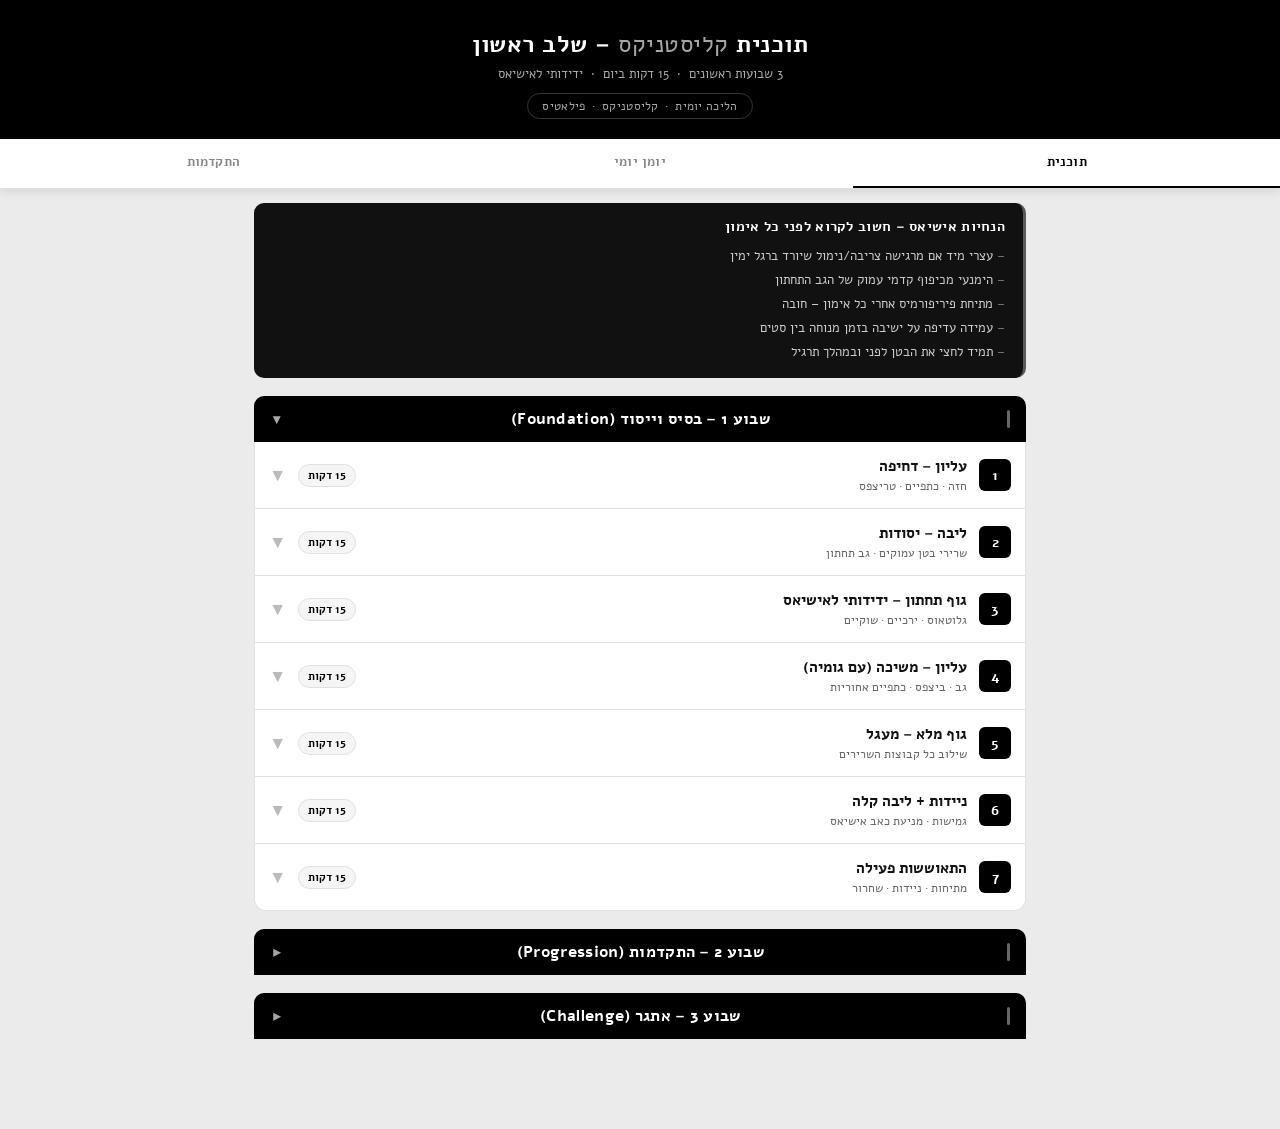
==== commit 227881e0: "Redesign UI: Alef font, pure black/white palette, remove emojis - Add Google Fonts Alef (Hebrew font" ====
--- a/calisthenics-tracker.html
+++ b/calisthenics-tracker.html
@@ -4,39 +4,40 @@
 <meta charset="UTF-8">
 <meta name="viewport" content="width=device-width, initial-scale=1.0">
 <title>תוכנית קליסטניקס | מעקב אישי</title>
+<link href="https://fonts.googleapis.com/css2?family=Alef:wght@400;700&display=swap" rel="stylesheet">
 <style>
 :root {
-  --primary: #111111;
-  --primary-light: #333333;
-  --accent: #F5C518;
-  --accent-dark: #D4A017;
-  --light: #F0F0F0;
+  --primary: #000000;
+  --primary-light: #1A1A1A;
+  --accent: #000000;
+  --accent-dark: #222222;
+  --light: #F5F5F5;
   --bg: #EBEBEB;
   --white: #FFFFFF;
   --text-dark: #111111;
-  --text-mid: #555555;
-  --border: #DCDCDC;
-  --shadow: 0 2px 16px rgba(0,0,0,0.10);
-  --pain-high: #E63946;
-  --pain-mid: #F5C518;
-  --pain-low: #AAAAAA;
+  --text-mid: #666666;
+  --border: #E0E0E0;
+  --shadow: 0 1px 8px rgba(0,0,0,0.07);
+  --pain-high: #111111;
+  --pain-mid: #666666;
+  --pain-low: #BBBBBB;
 }
 * { margin:0; padding:0; box-sizing:border-box; }
-body { font-family:-apple-system,BlinkMacSystemFont,'Segoe UI',sans-serif; background:var(--bg); color:var(--text-dark); direction:rtl; }
+body { font-family:'Alef', -apple-system, BlinkMacSystemFont, sans-serif; background:var(--bg); color:var(--text-dark); direction:rtl; }
 
 /* ===== HEADER ===== */
 header {
-  background: #111111;
-  color: white; padding: 26px 20px 18px; text-align:center;
-  border-bottom: 4px solid var(--accent);
+  background: #000000;
+  color: white; padding: 28px 20px 20px; text-align:center;
+  border-bottom: none;
 }
 header h1 { font-size:1.5rem; font-weight:800; letter-spacing:0.5px; }
-header h1 em { color:var(--accent); font-style:normal; }
+header h1 em { color:rgba(255,255,255,0.65); font-style:normal; font-weight:400; }
 header .subtitle { font-size:0.8rem; color:#AAAAAA; margin-top:5px; }
 .user-badge {
-  display:inline-block; border:1.5px solid var(--accent);
+  display:inline-block; border:1px solid rgba(255,255,255,0.2);
   border-radius:20px; padding:4px 14px; font-size:0.76rem;
-  margin-top:10px; color:var(--accent); font-weight:600; letter-spacing:0.3px;
+  margin-top:10px; color:rgba(255,255,255,0.65); font-weight:400; letter-spacing:0.3px;
 }
 
 /* ===== NAVIGATION ===== */
@@ -45,12 +46,12 @@
   position:sticky; top:0; z-index:100; box-shadow:0 2px 10px rgba(0,0,0,0.10);
 }
 .nav-tab {
-  flex:1; padding:13px 4px; text-align:center; cursor:pointer;
-  font-size:0.8rem; color:#888; border-bottom:3px solid transparent;
-  transition:all 0.2s; font-weight:600; line-height:1.3;
-}
-.nav-tab.active { color:var(--primary); border-bottom-color:var(--accent); background:var(--white); }
-.nav-tab span { display:block; font-size:1.2rem; }
+  flex:1; padding:15px 4px; text-align:center; cursor:pointer;
+  font-size:0.82rem; color:#888; border-bottom:2px solid transparent;
+  transition:all 0.2s; font-weight:700; line-height:1.3; letter-spacing:0.2px;
+}
+.nav-tab.active { color:#000; border-bottom-color:#000; background:var(--white); }
+.nav-tab span { display:none; }
 
 /* ===== TABS ===== */
 .tab { display:none; padding:14px 14px 80px; max-width:800px; margin:0 auto; }
@@ -59,14 +60,14 @@
 /* ===== WEEK SECTION ===== */
 .week-section { margin-bottom:10px; }
 .week-header {
-  background: #111111;
-  color:white; padding:12px 16px; border-radius:12px 12px 0 0;
+  background: #000000;
+  color:white; padding:12px 16px; border-radius:10px 10px 0 0;
   font-size:1rem; font-weight:800; margin-top:18px; cursor:pointer;
   display:flex; justify-content:space-between; align-items:center;
   letter-spacing:0.3px;
 }
-.week-header::before { content:''; display:inline-block; width:4px; height:18px; background:var(--accent); border-radius:2px; margin-left:10px; }
-.week-header .week-arrow { transition:transform 0.3s; font-size:0.85rem; color:var(--accent); }
+.week-header::before { content:''; display:inline-block; width:3px; height:18px; background:white; border-radius:2px; margin-left:10px; opacity:0.4; }
+.week-header .week-arrow { transition:transform 0.3s; font-size:0.85rem; color:rgba(255,255,255,0.65); }
 .week-header.collapsed .week-arrow { transform:rotate(-90deg); }
 .week-days { border:1px solid var(--border); border-top:none; border-radius:0 0 12px 12px; overflow:hidden; }
 .week-days.collapsed { display:none; }
@@ -80,9 +81,9 @@
 }
 .day-header:hover { background:var(--light); }
 .day-num {
-  background:var(--accent); color:var(--primary); width:32px; height:32px;
-  border-radius:8px; display:flex; align-items:center; justify-content:center;
-  font-weight:900; font-size:0.88rem; flex-shrink:0;
+  background:#000; color:#fff; width:32px; height:32px;
+  border-radius:6px; display:flex; align-items:center; justify-content:center;
+  font-weight:700; font-size:0.88rem; flex-shrink:0;
 }
 .day-meta { flex:1; }
 .day-name { font-weight:700; font-size:0.95rem; }
@@ -92,7 +93,7 @@
   padding:3px 9px; border-radius:20px; font-weight:700; white-space:nowrap;
   border:1px solid var(--border);
 }
-.day-arrow { color:var(--accent); transition:transform 0.3s; font-size:1.1rem; }
+.day-arrow { color:#BBBBBB; transition:transform 0.3s; font-size:1.1rem; }
 .day-arrow.open { transform:rotate(180deg); }
 .day-body { display:none; padding:4px 14px 14px; border-top:1px solid var(--light); }
 .day-body.open { display:block; }
@@ -104,40 +105,41 @@
 }
 .ex-row:last-child { border-bottom:none; }
 .ex-check {
-  width:24px; height:24px; border:2px solid #CCCCCC; border-radius:6px;
+  width:22px; height:22px; border:1.5px solid #CCCCCC; border-radius:5px;
   flex-shrink:0; cursor:pointer; display:flex; align-items:center; justify-content:center;
   transition:all 0.2s; margin-top:1px; font-size:0.85rem;
 }
-.ex-check.done { background:var(--accent); border-color:var(--accent); color:var(--primary); font-weight:900; }
+.ex-check.done { background:#000; border-color:#000; color:#fff; font-weight:900; }
 .ex-info { flex:1; }
 .ex-name { font-size:0.9rem; font-weight:700; }
 .ex-sets { font-size:0.76rem; color:var(--text-mid); margin-top:2px; }
 .ex-note { font-size:0.73rem; color:#888; font-style:italic; margin-top:3px; }
 .sci-tag {
-  display:inline-block; background:var(--accent); color:var(--primary);
-  font-size:0.67rem; padding:2px 7px; border-radius:8px;
-  font-weight:800; margin-top:3px; letter-spacing:0.2px;
+  display:inline-block; background:#111; color:#fff;
+  font-size:0.67rem; padding:2px 8px; border-radius:4px;
+  font-weight:700; margin-top:3px; letter-spacing:0.2px;
 }
 
 /* ===== SCIATICA TIPS ===== */
 .tip-box {
-  background:#1A1A1A; border:none; border-radius:12px;
-  padding:14px 16px; margin-bottom:14px; font-size:0.82rem;
-  border-right:4px solid var(--accent);
-}
-.tip-title { font-weight:800; color:var(--accent); margin-bottom:7px; font-size:0.88rem; letter-spacing:0.3px; }
-.tip-box li { color:#DDDDDD; padding:3px 0; list-style:none; }
-.tip-box li::before { content:"⚡ "; color:var(--accent); }
+  background:#111; border:none; border-radius:10px;
+  padding:14px 18px; margin-bottom:14px; font-size:0.82rem;
+  border-right:3px solid rgba(255,255,255,0.3);
+}
+.tip-title { font-weight:700; color:#fff; margin-bottom:8px; font-size:0.85rem; letter-spacing:0.3px; text-transform:uppercase; }
+.tip-box li { color:#CCCCCC; padding:3px 0; list-style:none; }
+.tip-box li::before { content:"– "; color:rgba(255,255,255,0.4); }
 
 /* ===== LOG FORM ===== */
 .card {
-  background:var(--white); border-radius:14px; padding:18px 16px;
+  background:var(--white); border-radius:10px; padding:20px 18px;
   margin-bottom:14px; box-shadow:var(--shadow); border:1px solid var(--border);
 }
 .card h3 {
-  color:var(--primary); font-size:0.95rem; font-weight:800; margin-bottom:14px;
-  padding-bottom:10px; border-bottom:2px solid var(--light);
-  display:flex; align-items:center; gap:7px;
+  color:#000; font-size:0.9rem; font-weight:700; margin-bottom:14px;
+  padding-bottom:10px; border-bottom:1px solid var(--border);
+  display:flex; align-items:center; gap:7px; text-transform:uppercase;
+  letter-spacing:0.5px;
 }
 .form-grid { display:grid; grid-template-columns:1fr 1fr; gap:10px; }
 .form-group label {
@@ -150,7 +152,7 @@
   background:var(--white); transition:border-color 0.2s; font-family:inherit;
 }
 .form-group input:focus, .form-group select:focus, .form-group textarea:focus {
-  outline:none; border-color:var(--accent); box-shadow:0 0 0 3px rgba(245,197,24,0.15);
+  outline:none; border-color:#000; box-shadow:0 0 0 2px rgba(0,0,0,0.08);
 }
 .form-group.full { grid-column:1/-1; }
 .form-group textarea { min-height:80px; resize:vertical; }
@@ -162,14 +164,14 @@
   display:flex; justify-content:space-between; margin-bottom:8px;
   text-transform:uppercase; letter-spacing:0.4px;
 }
-.slider-wrap label span { font-size:1.05rem; color:var(--primary); font-weight:900; }
+.slider-wrap label span { font-size:1.05rem; color:#000; font-weight:700; }
 input[type="range"] {
   width:100%; height:7px; -webkit-appearance:none; border-radius:4px;
   cursor:pointer; background:linear-gradient(to left, var(--pain-high), var(--pain-mid), var(--pain-low));
 }
 input[type="range"]::-webkit-slider-thumb {
-  -webkit-appearance:none; width:24px; height:24px; border-radius:50%;
-  background:var(--primary); border:3px solid var(--accent); box-shadow:0 2px 6px rgba(0,0,0,0.25); cursor:pointer;
+  -webkit-appearance:none; width:22px; height:22px; border-radius:50%;
+  background:#000; border:3px solid #fff; box-shadow:0 0 0 2px #000; cursor:pointer;
 }
 .slider-labels {
   display:flex; justify-content:space-between; font-size:0.67rem; color:#999; margin-top:4px;
@@ -180,15 +182,15 @@
   padding:13px 20px; border:none; border-radius:10px; cursor:pointer;
   font-size:0.92rem; font-weight:800; transition:all 0.2s; font-family:inherit; letter-spacing:0.3px;
 }
-.btn-primary { background:var(--primary); color:white; width:100%; }
-.btn-primary:hover { background:var(--accent); color:var(--primary); }
+.btn-primary { background:#000; color:white; width:100%; }
+.btn-primary:hover { background:#333; color:#fff; }
 .btn-primary:active { transform:scale(0.98); }
-.btn-danger { background:var(--light); color:#888; font-size:0.78rem; padding:6px 12px; border:1px solid var(--border); }
-.btn-danger:hover { background:#FEE2E2; color:#991B1B; border-color:#FCA5A5; }
+.btn-danger { background:#F5F5F5; color:#555; font-size:0.72rem; padding:5px 10px; border:1px solid #DDD; border-radius:4px; }
+.btn-danger:hover { background:#000; color:#fff; border-color:#000; }
 
 /* ===== SUCCESS ===== */
 .success-msg {
-  background:var(--accent); color:var(--primary); padding:12px 14px; border-radius:10px;
+  background:#000; color:#fff; padding:12px 14px; border-radius:8px;
   margin-bottom:12px; display:none; font-size:0.88rem; font-weight:700;
 }
 
@@ -198,8 +200,8 @@
   background:var(--white); border-radius:12px; padding:16px; text-align:center;
   box-shadow:var(--shadow); border:1px solid var(--border); position:relative; overflow:hidden;
 }
-.stat-card::after { content:''; position:absolute; bottom:0; right:0; left:0; height:3px; background:var(--accent); }
-.stat-val { font-size:2rem; font-weight:900; color:var(--primary); line-height:1.1; }
+.stat-card::after { content:''; position:absolute; bottom:0; right:0; left:0; height:2px; background:#000; }
+.stat-val { font-size:2rem; font-weight:700; color:#000; line-height:1.1; }
 .stat-lbl { font-size:0.7rem; color:#888; margin-top:5px; font-weight:600; text-transform:uppercase; letter-spacing:0.4px; }
 
 /* ===== CHART ===== */
@@ -207,11 +209,11 @@
   background:var(--white); border-radius:14px; padding:16px;
   box-shadow:var(--shadow); border:1px solid var(--border); margin-bottom:14px;
 }
-.chart-title { font-size:0.88rem; font-weight:800; color:var(--primary); margin-bottom:14px; text-transform:uppercase; letter-spacing:0.4px; }
+.chart-title { font-size:0.78rem; font-weight:700; color:#000; margin-bottom:14px; text-transform:uppercase; letter-spacing:0.5px; }
 .bar-chart { display:flex; align-items:flex-end; gap:4px; height:90px; border-bottom:2px solid var(--border); }
 .bar-col { display:flex; flex-direction:column; align-items:center; flex:1; height:100%; justify-content:flex-end; }
 .bar { width:100%; border-radius:4px 4px 0 0; min-height:3px; transition:height 0.5s; }
-.bar-lbl { font-size:0.58rem; color:#999; margin-top:4px; text-align:center; }
+.bar-lbl { font-size:0.6rem; color:#AAA; margin-top:4px; text-align:center; }
 
 /* ===== LOG TABLE ===== */
 .log-table-wrap {
@@ -220,8 +222,8 @@
 }
 .log-table-wrap table { width:100%; border-collapse:collapse; min-width:520px; }
 .log-table-wrap th {
-  background:var(--primary); color:white; padding:10px 10px;
-  font-size:0.75rem; text-align:right; white-space:nowrap; font-weight:700; letter-spacing:0.3px;
+  background:#000; color:white; padding:10px 10px;
+  font-size:0.72rem; text-align:right; white-space:nowrap; font-weight:700; letter-spacing:0.4px;
 }
 .log-table-wrap td {
   padding:9px 10px; font-size:0.78rem; border-bottom:1px solid var(--border);
@@ -231,14 +233,14 @@
   display:inline-block; padding:2px 8px; border-radius:10px; font-size:0.72rem; font-weight:700;
 }
 .pain-low { background:#E8E8E8; color:#444; }
-.pain-mid { background:rgba(245,197,24,0.25); color:#7A5F00; }
-.pain-high { background:#FEE2E2; color:#991B1B; }
+.pain-mid { background:#DCDCDC; color:#333; }
+.pain-high { background:#222; color:#fff; }
 .empty-state { text-align:center; padding:40px 20px; color:#AAA; }
-.empty-icon { font-size:2.8rem; margin-bottom:10px; }
+.empty-icon { font-size:2rem; margin-bottom:10px; color:#CCC; }
 
 /* ===== EXERCISE SVG ===== */
 .ex-svg { margin-top:8px; background:var(--light); border-radius:8px; padding:4px 6px 2px; border:1px solid var(--border); text-align:center; }
-.ex-svg svg { max-width:115px; height:auto; display:block; margin:0 auto; }
+.ex-svg svg { max-width:165px; width:100%; height:auto; display:block; margin:0 auto; }
 
 @media(max-width:480px) {
   .form-grid { grid-template-columns:1fr; }
@@ -247,45 +249,45 @@
 }
 
 /* ===== RUNNA SCANNER ===== */
-.runna-card { border:2px dashed var(--accent) !important; background:linear-gradient(135deg,#1A1A1A 0%,#2A2A2A 100%) !important; }
-.runna-card h3 { color:var(--accent) !important; border-bottom-color:#3A3A3A !important; }
-.runna-hint { font-size:0.82rem; color:#AAAAAA; margin:4px 0 12px; }
+.runna-card { border:1.5px solid #000 !important; background:#fff !important; }
+.runna-card h3 { color:#000 !important; border-bottom-color:var(--border) !important; }
+.runna-hint { font-size:0.82rem; color:#888; margin:4px 0 12px; }
 .btn-runna {
-  display:block; width:100%; background:var(--accent);
-  color:var(--primary); border:none; padding:13px 20px; border-radius:10px;
-  font-size:1rem; font-weight:800; cursor:pointer; text-align:center;
-  box-shadow:0 3px 12px rgba(245,197,24,0.4); letter-spacing:0.3px;
+  display:block; width:100%; background:#000;
+  color:#fff; border:none; padding:13px 20px; border-radius:8px;
+  font-size:0.92rem; font-weight:700; cursor:pointer; text-align:center;
+  letter-spacing:0.3px;
 }
 .btn-runna:active { opacity:0.85; transform:scale(0.98); }
-#runna-status { margin-top:10px; font-size:0.85rem; color:#AAAAAA; min-height:20px; text-align:center; }
-#runna-preview { width:100%; border-radius:10px; margin-top:10px; border:1px solid #3A3A3A; max-height:220px; object-fit:contain; display:none; }
-.runna-found-box { background:#1E1E1E; border-radius:10px; padding:12px; margin-top:12px; border:1px solid #3A3A3A; }
-.runna-found-title { font-size:0.78rem; color:#888; margin-bottom:8px; text-transform:uppercase; letter-spacing:0.4px; }
+#runna-status { margin-top:10px; font-size:0.85rem; color:#888; min-height:20px; text-align:center; }
+#runna-preview { width:100%; border-radius:8px; margin-top:10px; border:1px solid var(--border); max-height:220px; object-fit:contain; display:none; }
+.runna-found-box { background:#F5F5F5; border-radius:8px; padding:12px; margin-top:12px; border:1px solid #E0E0E0; }
+.runna-found-title { font-size:0.72rem; color:#666; margin-bottom:8px; text-transform:uppercase; letter-spacing:0.4px; font-weight:700; }
 .runna-found-items { display:flex; gap:10px; flex-wrap:wrap; margin-bottom:12px; }
-.runna-found-item { background:#2A2A2A; border:1px solid #3A3A3A; border-radius:9px; padding:10px 16px; font-size:0.95rem; color:var(--accent); font-weight:800; display:flex; flex-direction:column; align-items:center; }
-.runna-found-item small { font-size:0.68rem; color:#777; font-weight:500; margin-bottom:3px; text-transform:uppercase; letter-spacing:0.3px; }
-.btn-runna-confirm { background:var(--accent); color:var(--primary); border:none; padding:11px; border-radius:9px; font-size:0.92rem; cursor:pointer; font-weight:800; width:100%; letter-spacing:0.3px; }
+.runna-found-item { background:#fff; border:1px solid #E0E0E0; border-radius:8px; padding:10px 16px; font-size:0.95rem; color:#000; font-weight:700; display:flex; flex-direction:column; align-items:center; }
+.runna-found-item small { font-size:0.68rem; color:#888; font-weight:500; margin-bottom:3px; text-transform:uppercase; letter-spacing:0.3px; }
+.btn-runna-confirm { background:#000; color:#fff; border:none; padding:11px; border-radius:8px; font-size:0.92rem; cursor:pointer; font-weight:700; width:100%; letter-spacing:0.3px; }
 </style>
 </head>
 <body>
 
 <header>
-  <h1>💪 תוכנית <em>קליסטניקס</em> – שלב ראשון</h1>
+  <h1>תוכנית <em>קליסטניקס</em> – שלב ראשון</h1>
   <div class="subtitle">3 שבועות ראשונים &nbsp;·&nbsp; 15 דקות ביום &nbsp;·&nbsp; ידידותי לאישיאס</div>
-  <div class="user-badge">🏃‍♀️ הליכה יומית · קליסטניקס · פילאטיס</div>
+  <div class="user-badge">הליכה יומית &nbsp;·&nbsp; קליסטניקס &nbsp;·&nbsp; פילאטיס</div>
 </header>
 
 <div class="nav-tabs">
-  <div class="nav-tab active" onclick="showTab('program')"><span>📋</span>תוכנית</div>
-  <div class="nav-tab" onclick="showTab('log')"><span>✍️</span>יומן יומי</div>
-  <div class="nav-tab" onclick="showTab('progress')"><span>📊</span>התקדמות</div>
+  <div class="nav-tab active" onclick="showTab('program')">תוכנית</div>
+  <div class="nav-tab" onclick="showTab('log')">יומן יומי</div>
+  <div class="nav-tab" onclick="showTab('progress')">התקדמות</div>
 </div>
 
 <!-- ========== TAB 1: PROGRAM ========== -->
 <div id="tab-program" class="tab active">
 
   <div class="tip-box">
-    <div class="tip-title">⚠️ הנחיות אישיאס – חשוב לקרוא לפני כל אימון</div>
+    <div class="tip-title">הנחיות אישיאס – חשוב לקרוא לפני כל אימון</div>
     <ul>
       <li>עצרי מיד אם מרגישה צריבה/נימול שיורד ברגל ימין</li>
       <li>הימנעי מכיפוף קדמי עמוק של הגב התחתון</li>
@@ -333,11 +335,11 @@
           <div class="day-arrow">▼</div>
         </div>
         <div class="day-body">
-          <div class="ex-row"><div class="ex-check" onclick="toggleEx(this)"></div><div class="ex-info"><div class="ex-name">חימום – Cat-Cow על ארבע</div><div class="ex-sets">2 × 10 חזרות</div><div class="ex-note">נשימה: שאיפה בקמרון, נשיפה בקימור.</div><div class="sci-tag">🌿 מצוין לאישיאס</div></div></div>
-          <div class="ex-row"><div class="ex-check" onclick="toggleEx(this)"></div><div class="ex-info"><div class="ex-name">Dead Bug – חרק מת</div><div class="ex-sets">3 × 6 חזרות כל צד</div><div class="ex-note">שוכבת על הגב, גב מלוחץ לרצפה. יד אחת מתארכת, רגל הנגדית. אחורה לאט!</div><div class="sci-tag">🌿 עמוד שדרה ניטרלי – בטוח לאישיאס</div></div></div>
-          <div class="ex-row"><div class="ex-check" onclick="toggleEx(this)"></div><div class="ex-info"><div class="ex-name">Bird-Dog – ציפור-כלב</div><div class="ex-sets">3 × 8 חזרות כל צד</div><div class="ex-note">על ארבע, יד ישרה קדימה ורגל נגדית אחורה. החזיקי 2 שניות. שמרי על גב ישר!</div><div class="sci-tag">🌿 מחזק את השרירים התומכים בעמ"ש</div></div></div>
+          <div class="ex-row"><div class="ex-check" onclick="toggleEx(this)"></div><div class="ex-info"><div class="ex-name">חימום – Cat-Cow על ארבע</div><div class="ex-sets">2 × 10 חזרות</div><div class="ex-note">נשימה: שאיפה בקמרון, נשיפה בקימור.</div><div class="sci-tag">מצוין לאישיאס</div></div></div>
+          <div class="ex-row"><div class="ex-check" onclick="toggleEx(this)"></div><div class="ex-info"><div class="ex-name">Dead Bug – חרק מת</div><div class="ex-sets">3 × 6 חזרות כל צד</div><div class="ex-note">שוכבת על הגב, גב מלוחץ לרצפה. יד אחת מתארכת, רגל הנגדית. אחורה לאט!</div><div class="sci-tag">עמוד שדרה ניטרלי – בטוח לאישיאס</div></div></div>
+          <div class="ex-row"><div class="ex-check" onclick="toggleEx(this)"></div><div class="ex-info"><div class="ex-name">Bird-Dog – ציפור-כלב</div><div class="ex-sets">3 × 8 חזרות כל צד</div><div class="ex-note">על ארבע, יד ישרה קדימה ורגל נגדית אחורה. החזיקי 2 שניות. שמרי על גב ישר!</div><div class="sci-tag">מחזק את השרירים התומכים בעמ"ש</div></div></div>
           <div class="ex-row"><div class="ex-check" onclick="toggleEx(this)"></div><div class="ex-info"><div class="ex-name">פלאנק על האמות</div><div class="ex-sets">3 × 20 שניות</div><div class="ex-note">אמות בקרקע, גוף ישר, אל תרימי/תורידי את האגן.</div></div></div>
-          <div class="ex-row"><div class="ex-check" onclick="toggleEx(this)"></div><div class="ex-info"><div class="ex-name">מתיחת פיריפורמיס – חובה!</div><div class="ex-sets">2 × 30 שניות כל צד</div><div class="ex-note">שוכבת, ברך ימין מוצלבת על השמאלית, משכי ברך שמאל לחזה. תרגישי מתח בישבן הימני.</div><div class="sci-tag">⚡ קריטי לאישיאס!</div></div></div>
+          <div class="ex-row"><div class="ex-check" onclick="toggleEx(this)"></div><div class="ex-info"><div class="ex-name">מתיחת פיריפורמיס – חובה!</div><div class="ex-sets">2 × 30 שניות כל צד</div><div class="ex-note">שוכבת, ברך ימין מוצלבת על השמאלית, משכי ברך שמאל לחזה. תרגישי מתח בישבן הימני.</div><div class="sci-tag">קריטי לאישיאס!</div></div></div>
         </div>
       </div>
       <!-- Day 3 -->
@@ -353,10 +355,10 @@
         </div>
         <div class="day-body">
           <div class="ex-row"><div class="ex-check" onclick="toggleEx(this)"></div><div class="ex-info"><div class="ex-name">חימום – סיבובי ירכיים עמידה</div><div class="ex-sets">2 × 10 כל כיוון</div></div></div>
-          <div class="ex-row"><div class="ex-check" onclick="toggleEx(this)"></div><div class="ex-info"><div class="ex-name">גשר גלוטאוס – Glute Bridge</div><div class="ex-sets">3 × 12 חזרות</div><div class="ex-note">שוכבת, כפות רגליים שטוחות על הרצפה קרוב לישבן. הרמת האגן למעלה, סיכוי האגן, 2 שניות למעלה.</div><div class="sci-tag">🌿 מחזק גלוטאוס – מפחית לחץ על עצב הסיאטי!</div></div></div>
+          <div class="ex-row"><div class="ex-check" onclick="toggleEx(this)"></div><div class="ex-info"><div class="ex-name">גשר גלוטאוס – Glute Bridge</div><div class="ex-sets">3 × 12 חזרות</div><div class="ex-note">שוכבת, כפות רגליים שטוחות על הרצפה קרוב לישבן. הרמת האגן למעלה, סיכוי האגן, 2 שניות למעלה.</div><div class="sci-tag">מחזק גלוטאוס – מפחית לחץ על עצב הסיאטי!</div></div></div>
           <div class="ex-row"><div class="ex-check" onclick="toggleEx(this)"></div><div class="ex-info"><div class="ex-name">ישיבת קיר – Wall Sit</div><div class="ex-sets">2 × 30 שניות</div><div class="ex-note">גב מלוחץ לקיר, ברכיים 90 מעלות. אל תושיבי נמוך מדי אם כואב.</div></div></div>
           <div class="ex-row"><div class="ex-check" onclick="toggleEx(this)"></div><div class="ex-info"><div class="ex-name">עליות מדרגה על כיסא</div><div class="ex-sets">2 × 8 כל רגל</div><div class="ex-note">כיסא יציב בלבד! עלי עם רגל ימין, הביאי שמאל, רדי. ברך מעל קרסול. איטי ומבוקר.</div></div></div>
-          <div class="ex-row"><div class="ex-check" onclick="toggleEx(this)"></div><div class="ex-info"><div class="ex-name">מתיחת היפ פלקסור</div><div class="ex-sets">2 × 30 שניות כל צד</div><div class="ex-note">ברך אחת על הרצפה, הרגל השנייה קדימה בזווית 90°. הסיגי האגן קדימה קלות.</div><div class="sci-tag">🌿 מפחית מתח על עצב הסיאטי</div></div></div>
+          <div class="ex-row"><div class="ex-check" onclick="toggleEx(this)"></div><div class="ex-info"><div class="ex-name">מתיחת היפ פלקסור</div><div class="ex-sets">2 × 30 שניות כל צד</div><div class="ex-note">ברך אחת על הרצפה, הרגל השנייה קדימה בזווית 90°. הסיגי האגן קדימה קלות.</div><div class="sci-tag">מפחית מתח על עצב הסיאטי</div></div></div>
         </div>
       </div>
       <!-- Day 4 -->
@@ -410,10 +412,10 @@
           <div class="day-arrow">▼</div>
         </div>
         <div class="day-body">
-          <div class="ex-row"><div class="ex-check" onclick="toggleEx(this)"></div><div class="ex-info"><div class="ex-name">Cat-Cow</div><div class="ex-sets">2 × 10, איטי ומודע</div><div class="sci-tag">🌿 מתח ושחרור עמ"ש</div></div></div>
+          <div class="ex-row"><div class="ex-check" onclick="toggleEx(this)"></div><div class="ex-info"><div class="ex-name">Cat-Cow</div><div class="ex-sets">2 × 10, איטי ומודע</div><div class="sci-tag">מתח ושחרור עמ"ש</div></div></div>
           <div class="ex-row"><div class="ex-check" onclick="toggleEx(this)"></div><div class="ex-info"><div class="ex-name">פלאנק צדדי</div><div class="ex-sets">2 × 15 שניות כל צד</div><div class="ex-note">ניתן לבצע על ברך לשינוי. גוף ישר בקו אחד.</div></div></div>
-          <div class="ex-row"><div class="ex-check" onclick="toggleEx(this)"></div><div class="ex-info"><div class="ex-name">Clamshell עם גומיה</div><div class="ex-sets">3 × 12 כל צד</div><div class="ex-note">שוכבת בצד, גומיה על הברכיים, פתחי ברך עליונה כמו צדפה. ירכיים קדימה!</div><div class="sci-tag">⚡ Glute Medius – מחזק מניעת לחץ על סיאטי</div></div></div>
-          <div class="ex-row"><div class="ex-check" onclick="toggleEx(this)"></div><div class="ex-info"><div class="ex-name">מתיחת פיריפורמיס</div><div class="ex-sets">2 × 45 שניות כל צד</div><div class="sci-tag">⚡ חיוני! עשי זאת בכל יום!</div></div></div>
+          <div class="ex-row"><div class="ex-check" onclick="toggleEx(this)"></div><div class="ex-info"><div class="ex-name">Clamshell עם גומיה</div><div class="ex-sets">3 × 12 כל צד</div><div class="ex-note">שוכבת בצד, גומיה על הברכיים, פתחי ברך עליונה כמו צדפה. ירכיים קדימה!</div><div class="sci-tag">Glute Medius – מחזק מניעת לחץ על סיאטי</div></div></div>
+          <div class="ex-row"><div class="ex-check" onclick="toggleEx(this)"></div><div class="ex-info"><div class="ex-name">מתיחת פיריפורמיס</div><div class="ex-sets">2 × 45 שניות כל צד</div><div class="sci-tag">חיוני! עשי זאת בכל יום!</div></div></div>
           <div class="ex-row"><div class="ex-check" onclick="toggleEx(this)"></div><div class="ex-info"><div class="ex-name">מתיחת היפ פלקסור</div><div class="ex-sets">2 × 45 שניות כל צד</div></div></div>
           <div class="ex-row"><div class="ex-check" onclick="toggleEx(this)"></div><div class="ex-info"><div class="ex-name">נשימות בטן עמוקות</div><div class="ex-sets">2 דקות שכיבה</div><div class="ex-note">שאיפה לבטן 4 ספירות, נשיפה 6 ספירות. מרגיע את מערכת העצבים.</div></div></div>
         </div>
@@ -434,7 +436,7 @@
           <div class="ex-row"><div class="ex-check" onclick="toggleEx(this)"></div><div class="ex-info"><div class="ex-name">מתיחת חזה בפינת חדר</div><div class="ex-sets">2 × 30 שניות</div><div class="ex-note">ידיים נגד קירות בפינה, הישני קדימה. פתח יפה!</div></div></div>
           <div class="ex-row"><div class="ex-check" onclick="toggleEx(this)"></div><div class="ex-info"><div class="ex-name">מתיחת ירך קדמית</div><div class="ex-sets">2 × 30 שניות כל צד</div><div class="ex-note">עמידה, ידית דלת לאיזון, קרבי עקב לישבן.</div></div></div>
           <div class="ex-row"><div class="ex-check" onclick="toggleEx(this)"></div><div class="ex-info"><div class="ex-name">מתיחת שוק</div><div class="ex-sets">2 × 30 שניות כל צד</div><div class="ex-note">ידיים בקיר, רגל אחת אחורה, עקב ברצפה.</div></div></div>
-          <div class="ex-row"><div class="ex-check" onclick="toggleEx(this)"></div><div class="ex-info"><div class="ex-name">Child's Pose – תנוחת הילד</div><div class="ex-sets">60 שניות</div><div class="ex-note">ברכיים מחולקות, ידיים מתארכות קדימה. נשמי לגב.</div><div class="sci-tag">🌿 שחרור מצוין לגב תחתון</div></div></div>
+          <div class="ex-row"><div class="ex-check" onclick="toggleEx(this)"></div><div class="ex-info"><div class="ex-name">Child's Pose – תנוחת הילד</div><div class="ex-sets">60 שניות</div><div class="ex-note">ברכיים מחולקות, ידיים מתארכות קדימה. נשמי לגב.</div><div class="sci-tag">שחרור מצוין לגב תחתון</div></div></div>
         </div>
       </div>
     </div>
@@ -472,7 +474,7 @@
           <div class="ex-row"><div class="ex-check" onclick="toggleEx(this)"></div><div class="ex-info"><div class="ex-name">Bird-Dog עם החזקה</div><div class="ex-sets">3 × 10 כל צד</div><div class="ex-note">החזיקי 3 שניות בכל חזרה.</div></div></div>
           <div class="ex-row"><div class="ex-check" onclick="toggleEx(this)"></div><div class="ex-info"><div class="ex-name">פלאנק על האמות</div><div class="ex-sets">3 × 30 שניות</div></div></div>
           <div class="ex-row"><div class="ex-check" onclick="toggleEx(this)"></div><div class="ex-info"><div class="ex-name">פלאנק צדדי</div><div class="ex-sets">2 × 20 שניות כל צד</div></div></div>
-          <div class="ex-row"><div class="ex-check" onclick="toggleEx(this)"></div><div class="ex-info"><div class="ex-name">מתיחת פיריפורמיס</div><div class="ex-sets">2 × 40 שניות כל צד</div><div class="sci-tag">⚡ חובה!</div></div></div>
+          <div class="ex-row"><div class="ex-check" onclick="toggleEx(this)"></div><div class="ex-info"><div class="ex-name">מתיחת פיריפורמיס</div><div class="ex-sets">2 × 40 שניות כל צד</div><div class="sci-tag">חובה!</div></div></div>
         </div>
       </div>
       <div class="day-card">
@@ -483,7 +485,7 @@
         </div>
         <div class="day-body">
           <div class="ex-row"><div class="ex-check" onclick="toggleEx(this)"></div><div class="ex-info"><div class="ex-name">גשר גלוטאוס עם עצירה</div><div class="ex-sets">3 × 15 חזרות</div><div class="ex-note">עצרי 2 שניות בחלק העליון. סחטי את הגלוטאוס!</div></div></div>
-          <div class="ex-row"><div class="ex-check" onclick="toggleEx(this)"></div><div class="ex-info"><div class="ex-name">גשר גלוטאוס חד-רגלי (התחלה)</div><div class="ex-sets">2 × 5 כל רגל</div><div class="ex-note">רגל אחת מורמת, עלי על הרגל השנייה בלבד. איטי!</div><div class="sci-tag">⚡ עצרי אם כואב ברגל ימין</div></div></div>
+          <div class="ex-row"><div class="ex-check" onclick="toggleEx(this)"></div><div class="ex-info"><div class="ex-name">גשר גלוטאוס חד-רגלי (התחלה)</div><div class="ex-sets">2 × 5 כל רגל</div><div class="ex-note">רגל אחת מורמת, עלי על הרגל השנייה בלבד. איטי!</div><div class="sci-tag">עצרי אם כואב ברגל ימין</div></div></div>
           <div class="ex-row"><div class="ex-check" onclick="toggleEx(this)"></div><div class="ex-info"><div class="ex-name">Clamshell עם גומיה</div><div class="ex-sets">3 × 15 כל צד</div></div></div>
           <div class="ex-row"><div class="ex-check" onclick="toggleEx(this)"></div><div class="ex-info"><div class="ex-name">ישיבת קיר</div><div class="ex-sets">3 × 40 שניות</div></div></div>
           <div class="ex-row"><div class="ex-check" onclick="toggleEx(this)"></div><div class="ex-info"><div class="ex-name">מתיחות ירך ופיריפורמיס</div><div class="ex-sets">2 דקות</div></div></div>
@@ -524,7 +526,7 @@
           <div class="ex-row"><div class="ex-check" onclick="toggleEx(this)"></div><div class="ex-info"><div class="ex-name">Cat-Cow + Thread the Needle</div><div class="ex-sets">2 × 8 כל צד</div><div class="ex-note">על ארבע, הכניסי יד אחת מתחת לגוף בסיבוב.</div></div></div>
           <div class="ex-row"><div class="ex-check" onclick="toggleEx(this)"></div><div class="ex-info"><div class="ex-name">Clamshell מתקדם</div><div class="ex-sets">3 × 15 כל צד</div></div></div>
           <div class="ex-row"><div class="ex-check" onclick="toggleEx(this)"></div><div class="ex-info"><div class="ex-name">פלאנק צדדי עם הרמת רגל</div><div class="ex-sets">2 × 10 כל צד</div><div class="ex-note">פלאנק צדדי, הרמי ברך עליונה קלות. רק אם לא כואב!</div></div></div>
-          <div class="ex-row"><div class="ex-check" onclick="toggleEx(this)"></div><div class="ex-info"><div class="ex-name">מתיחת פיריפורמיס עמוקה</div><div class="ex-sets">3 × 45 שניות כל צד</div><div class="sci-tag">⚡ חיוני!</div></div></div>
+          <div class="ex-row"><div class="ex-check" onclick="toggleEx(this)"></div><div class="ex-info"><div class="ex-name">מתיחת פיריפורמיס עמוקה</div><div class="ex-sets">3 × 45 שניות כל צד</div><div class="sci-tag">חיוני!</div></div></div>
           <div class="ex-row"><div class="ex-check" onclick="toggleEx(this)"></div><div class="ex-info"><div class="ex-name">נשימות תיאפרגמה</div><div class="ex-sets">3 דקות</div></div></div>
         </div>
       </div>
@@ -571,7 +573,7 @@
           <div class="ex-row"><div class="ex-check" onclick="toggleEx(this)"></div><div class="ex-info"><div class="ex-name">Bird-Dog + גומיה</div><div class="ex-sets">3 × 10 כל צד</div><div class="ex-note">גומיה על כף הרגל בזמן הרמת הרגל. כוח!</div></div></div>
           <div class="ex-row"><div class="ex-check" onclick="toggleEx(this)"></div><div class="ex-info"><div class="ex-name">פלאנק על האמות</div><div class="ex-sets">3 × 40 שניות</div></div></div>
           <div class="ex-row"><div class="ex-check" onclick="toggleEx(this)"></div><div class="ex-info"><div class="ex-name">פלאנק צדדי</div><div class="ex-sets">3 × 25 שניות כל צד</div></div></div>
-          <div class="ex-row"><div class="ex-check" onclick="toggleEx(this)"></div><div class="ex-info"><div class="ex-name">מתיחת פיריפורמיס</div><div class="ex-sets">2 × 45 שניות</div><div class="sci-tag">⚡ חובה!</div></div></div>
+          <div class="ex-row"><div class="ex-check" onclick="toggleEx(this)"></div><div class="ex-info"><div class="ex-name">מתיחת פיריפורמיס</div><div class="ex-sets">2 × 45 שניות</div><div class="sci-tag">חובה!</div></div></div>
         </div>
       </div>
       <div class="day-card">
@@ -580,7 +582,7 @@
           <div class="day-badge">15 דקות</div><div class="day-arrow">▼</div>
         </div>
         <div class="day-body">
-          <div class="ex-row"><div class="ex-check" onclick="toggleEx(this)"></div><div class="ex-info"><div class="ex-name">גשר גלוטאוס חד-רגלי</div><div class="ex-sets">3 × 8 כל רגל</div><div class="ex-note">רגל אחת מורמת, עלי על הרגל השנייה. מלא ביטחון!</div><div class="sci-tag">⚡ עצרי אם כואב ברגל ימין</div></div></div>
+          <div class="ex-row"><div class="ex-check" onclick="toggleEx(this)"></div><div class="ex-info"><div class="ex-name">גשר גלוטאוס חד-רגלי</div><div class="ex-sets">3 × 8 כל רגל</div><div class="ex-note">רגל אחת מורמת, עלי על הרגל השנייה. מלא ביטחון!</div><div class="sci-tag">עצרי אם כואב ברגל ימין</div></div></div>
           <div class="ex-row"><div class="ex-check" onclick="toggleEx(this)"></div><div class="ex-info"><div class="ex-name">Sumo Squat – סקווט סומו</div><div class="ex-sets">3 × 12 חזרות</div><div class="ex-note">רגליים רחבות, אצבעות החוצה 45°. ירדי רק עד שלא כואב. גב ישר!</div></div></div>
           <div class="ex-row"><div class="ex-check" onclick="toggleEx(this)"></div><div class="ex-info"><div class="ex-name">Clamshell עם גומיה</div><div class="ex-sets">3 × 18 כל צד</div></div></div>
           <div class="ex-row"><div class="ex-check" onclick="toggleEx(this)"></div><div class="ex-info"><div class="ex-name">עליות כיסא</div><div class="ex-sets">3 × 12 כל רגל</div></div></div>
@@ -620,9 +622,9 @@
           <div class="day-badge">15 דקות</div><div class="day-arrow">▼</div>
         </div>
         <div class="day-body">
-          <div class="ex-row"><div class="ex-check" onclick="toggleEx(this)"></div><div class="ex-info"><div class="ex-name">90/90 Hip Stretch</div><div class="ex-sets">2 × 60 שניות כל צד</div><div class="ex-note">ישיבה על הרצפה, שתי הרגליים ב-90°. נשמי לתוך המתיחה.</div><div class="sci-tag">🌿 מצוין לאישיאס!</div></div></div>
+          <div class="ex-row"><div class="ex-check" onclick="toggleEx(this)"></div><div class="ex-info"><div class="ex-name">90/90 Hip Stretch</div><div class="ex-sets">2 × 60 שניות כל צד</div><div class="ex-note">ישיבה על הרצפה, שתי הרגליים ב-90°. נשמי לתוך המתיחה.</div><div class="sci-tag">מצוין לאישיאס!</div></div></div>
           <div class="ex-row"><div class="ex-check" onclick="toggleEx(this)"></div><div class="ex-info"><div class="ex-name">Clamshell מתקדם</div><div class="ex-sets">3 × 20 כל צד</div></div></div>
-          <div class="ex-row"><div class="ex-check" onclick="toggleEx(this)"></div><div class="ex-info"><div class="ex-name">מתיחת פיריפורמיס עמוקה</div><div class="ex-sets">3 × 60 שניות כל צד</div><div class="sci-tag">⚡ חיוני!</div></div></div>
+          <div class="ex-row"><div class="ex-check" onclick="toggleEx(this)"></div><div class="ex-info"><div class="ex-name">מתיחת פיריפורמיס עמוקה</div><div class="ex-sets">3 × 60 שניות כל צד</div><div class="sci-tag">חיוני!</div></div></div>
           <div class="ex-row"><div class="ex-check" onclick="toggleEx(this)"></div><div class="ex-info"><div class="ex-name">Child's Pose מורחב</div><div class="ex-sets">2 × 60 שניות</div></div></div>
         </div>
       </div>
@@ -643,10 +645,10 @@
 
 <!-- ========== TAB 2: LOG ========== -->
 <div id="tab-log" class="tab">
-  <div class="success-msg" id="success-msg">✅ הרשומה נשמרה בהצלחה!</div>
+  <div class="success-msg" id="success-msg">הרשומה נשמרה בהצלחה</div>
 
   <div class="card">
-    <h3>📅 פרטי היום</h3>
+    <h3>פרטי היום</h3>
     <div class="form-grid">
       <div class="form-group">
         <label>תאריך</label>
@@ -678,9 +680,9 @@
   </div>
 
   <div class="card runna-card">
-    <h3>📸 סריקת Runna – אוטומטי</h3>
-    <p class="runna-hint">צלמי צילום מסך מ-Runna → לחצי כאן → הנתונים ימולאו לבד ✨</p>
-    <button class="btn-runna" onclick="document.getElementById('runna-input').click()">📱 העלי צילום מסך מ-Runna</button>
+    <h3>סריקת Runna – אוטומטי</h3>
+    <p class="runna-hint">צלמי צילום מסך מ-Runna → לחצי כאן → הנתונים ימולאו לבד</p>
+    <button class="btn-runna" onclick="document.getElementById('runna-input').click()">העלי צילום מסך מ-Runna</button>
     <input type="file" id="runna-input" accept="image/*" style="display:none" onchange="scanRunna(this)">
     <div id="runna-status"></div>
     <img id="runna-preview" alt="תצוגה מקדימה">
@@ -688,7 +690,7 @@
   </div>
 
   <div class="card">
-    <h3>🏃‍♀️ קרדיו – הליכה / ריצה</h3>
+    <h3>קרדיו – הליכה / ריצה</h3>
     <div class="form-grid">
       <div class="form-group">
         <label>סוג</label>
@@ -711,11 +713,23 @@
         <label>קצב ממוצע (דק'/ק"מ)</label>
         <input type="text" id="cardio-pace" placeholder="9:26" pattern="[0-9]+:[0-5][0-9]">
       </div>
+      <div class="form-group">
+        <label>קצב מקסימלי (דק'/ק"מ)</label>
+        <input type="text" id="cardio-maxpace" placeholder="6:01" pattern="[0-9]+:[0-5][0-9]">
+      </div>
+      <div class="form-group">
+        <label>קדנס ממוצע (צעד/דקה)</label>
+        <input type="number" id="cardio-cadence" placeholder="123" min="0" max="250">
+      </div>
+      <div class="form-group">
+        <label>עלייה מצטברת (מ')</label>
+        <input type="number" id="cardio-elevation" placeholder="48" min="0">
+      </div>
     </div>
   </div>
 
   <div class="card">
-    <h3>🩺 תחושות ואישיאס</h3>
+    <h3>תחושות ואישיאס</h3>
     <div class="slider-wrap">
       <label>
         כאב אישיאס
@@ -739,12 +753,12 @@
   </div>
 
   <div class="card">
-    <h3>📝 הערות ותצפיות</h3>
+    <h3>הערות ותצפיות</h3>
     <div class="form-group full">
       <label>הערות חופשיות – כאב, הישגים, תחושות, שאלות לשיעור הבא:</label>
       <textarea id="log-notes" placeholder="למשל: הרגשתי טוב בגשר גלוטאוס, הצלחתי 3 סטים שלמים! כאב קצת בישבן ימין אחרי Bird-Dog..."></textarea>
     </div>
-    <button class="btn btn-primary" onclick="saveLog()">💾 שמור יומן יום זה</button>
+    <button class="btn btn-primary" onclick="saveLog()">שמור יומן יום זה</button>
   </div>
 </div>
 
@@ -758,12 +772,12 @@
   </div>
 
   <div class="chart-wrap">
-    <div class="chart-title">📈 כאב אישיאס – 14 ימים אחרונים (0=אין, 10=חזק)</div>
+    <div class="chart-title">כאב אישיאס – 14 ימים אחרונים</div>
     <div class="bar-chart" id="pain-chart"></div>
   </div>
 
   <div class="chart-wrap">
-    <div class="chart-title">🏃‍♀️ קילומטרים – 14 ימים אחרונים</div>
+    <div class="chart-title">קילומטרים – 14 ימים אחרונים</div>
     <div class="bar-chart" id="km-chart"></div>
   </div>
 
@@ -774,9 +788,12 @@
           <th>תאריך</th>
           <th>שבוע</th>
           <th>אימון</th>
-          <th>קרדיו</th>
+          <th>ק"מ</th>
+          <th>זמן</th>
+          <th>קצב</th>
+          <th>קדנס</th>
+          <th>עלייה</th>
           <th>כאב</th>
-          <th>אנרגיה</th>
           <th>הערות</th>
           <th></th>
         </tr>
@@ -784,7 +801,7 @@
       <tbody id="log-tbody"></tbody>
     </table>
     <div class="empty-state" id="empty-state">
-      <div class="empty-icon">📋</div>
+      <div class="empty-icon">—</div>
       <div>עדיין אין רשומות. התחילי לתעד את האימונים שלך!</div>
     </div>
   </div>
@@ -797,375 +814,431 @@
 // ===== EXERCISE SVG ILLUSTRATIONS =====
 const EX_SVGS = {
 
-wallPushup:`<svg viewBox="0 0 115 82" xmlns="http://www.w3.org/2000/svg">
-  <rect x="1" y="4" width="6" height="70" fill="#74C69D" rx="2"/>
-  <line x1="6" y1="74" x2="113" y2="74" stroke="#ccc" stroke-width="2"/>
-  <circle cx="82" cy="28" r="7" fill="#2D6A4F"/>
-  <line x1="82" y1="35" x2="60" y2="58" stroke="#2D6A4F" stroke-width="2.5"/>
-  <line x1="71" y1="44" x2="48" y2="38" stroke="#2D6A4F" stroke-width="2.5"/>
-  <line x1="48" y1="38" x2="14" y2="44" stroke="#2D6A4F" stroke-width="2.5"/>
-  <circle cx="12" cy="44" r="3" fill="#F5C518"/>
-  <line x1="60" y1="58" x2="50" y2="74" stroke="#2D6A4F" stroke-width="2.5"/>
-  <line x1="60" y1="58" x2="70" y2="74" stroke="#2D6A4F" stroke-width="2.5"/>
-  <text x="60" y="82" font-size="7" fill="#888" font-family="sans-serif" text-anchor="middle">← קיר</text>
-</svg>`,
-
-inclinePushup:`<svg viewBox="0 0 115 82" xmlns="http://www.w3.org/2000/svg">
-  <rect x="5" y="44" width="30" height="7" fill="#74C69D" rx="2"/>
-  <line x1="9" y1="51" x2="9" y2="74" stroke="#74C69D" stroke-width="2.5"/>
-  <line x1="31" y1="51" x2="31" y2="74" stroke="#74C69D" stroke-width="2.5"/>
-  <line x1="5" y1="74" x2="113" y2="74" stroke="#ccc" stroke-width="2"/>
-  <circle cx="90" cy="26" r="7" fill="#2D6A4F"/>
-  <line x1="90" y1="33" x2="64" y2="56" stroke="#2D6A4F" stroke-width="2.5"/>
-  <line x1="77" y1="44" x2="52" y2="47" stroke="#2D6A4F" stroke-width="2.5"/>
-  <line x1="52" y1="47" x2="20" y2="47" stroke="#2D6A4F" stroke-width="2.5"/>
-  <line x1="64" y1="56" x2="54" y2="74" stroke="#2D6A4F" stroke-width="2.5"/>
-  <line x1="64" y1="56" x2="74" y2="74" stroke="#2D6A4F" stroke-width="2.5"/>
-  <text x="57" y="82" font-size="7" fill="#888" font-family="sans-serif" text-anchor="middle">ידיים על כיסא</text>
-</svg>`,
-
-fullPushup:`<svg viewBox="0 0 115 82" xmlns="http://www.w3.org/2000/svg">
-  <line x1="5" y1="66" x2="110" y2="66" stroke="#ccc" stroke-width="2"/>
-  <circle cx="96" cy="46" r="7" fill="#2D6A4F"/>
-  <line x1="96" y1="53" x2="18" y2="53" stroke="#2D6A4F" stroke-width="2.5"/>
-  <line x1="78" y1="53" x2="74" y2="66" stroke="#2D6A4F" stroke-width="2.5"/>
-  <line x1="52" y1="53" x2="48" y2="66" stroke="#2D6A4F" stroke-width="2.5"/>
-  <line x1="18" y1="53" x2="10" y2="66" stroke="#2D6A4F" stroke-width="2.5"/>
-  <text x="57" y="77" font-size="7" fill="#888" font-family="sans-serif" text-anchor="middle">גוף ישר כמו קרש</text>
-</svg>`,
-
-widePushup:`<svg viewBox="0 0 115 82" xmlns="http://www.w3.org/2000/svg">
-  <line x1="5" y1="66" x2="110" y2="66" stroke="#ccc" stroke-width="2"/>
-  <circle cx="96" cy="46" r="7" fill="#2D6A4F"/>
-  <line x1="96" y1="53" x2="18" y2="53" stroke="#2D6A4F" stroke-width="2.5"/>
-  <line x1="78" y1="53" x2="100" y2="66" stroke="#2D6A4F" stroke-width="2.5"/>
-  <line x1="52" y1="53" x2="5" y2="66" stroke="#2D6A4F" stroke-width="2.5"/>
-  <line x1="18" y1="53" x2="12" y2="66" stroke="#2D6A4F" stroke-width="2.5"/>
-  <text x="57" y="77" font-size="7" fill="#888" font-family="sans-serif" text-anchor="middle">ידיים רחבות מהכתפיים</text>
-</svg>`,
-
-diamondPushup:`<svg viewBox="0 0 115 82" xmlns="http://www.w3.org/2000/svg">
-  <line x1="5" y1="66" x2="110" y2="66" stroke="#ccc" stroke-width="2"/>
-  <circle cx="96" cy="43" r="7" fill="#2D6A4F"/>
-  <line x1="96" y1="50" x2="18" y2="54" stroke="#2D6A4F" stroke-width="2.5"/>
-  <line x1="70" y1="52" x2="57" y2="60" stroke="#2D6A4F" stroke-width="2.5"/>
-  <line x1="50" y1="52" x2="57" y2="60" stroke="#2D6A4F" stroke-width="2.5"/>
-  <line x1="57" y1="60" x2="57" y2="66" stroke="#2D6A4F" stroke-width="2.5"/>
-  <polygon points="57,52 50,60 57,66 64,60" fill="none" stroke="#F4A261" stroke-width="1.5"/>
-  <line x1="18" y1="54" x2="12" y2="66" stroke="#2D6A4F" stroke-width="2.5"/>
-  <text x="57" y="77" font-size="7" fill="#888" font-family="sans-serif" text-anchor="middle">ידיים צרות – יהלום</text>
-</svg>`,
-
-tricepDips:`<svg viewBox="0 0 115 82" xmlns="http://www.w3.org/2000/svg">
-  <rect x="20" y="32" width="74" height="8" fill="#74C69D" rx="2"/>
-  <line x1="24" y1="40" x2="24" y2="74" stroke="#74C69D" stroke-width="2.5"/>
-  <line x1="90" y1="40" x2="90" y2="74" stroke="#74C69D" stroke-width="2.5"/>
-  <line x1="5" y1="74" x2="110" y2="74" stroke="#ccc" stroke-width="2"/>
-  <circle cx="57" cy="43" r="7" fill="#2D6A4F"/>
-  <line x1="57" y1="50" x2="57" y2="64" stroke="#2D6A4F" stroke-width="2.5"/>
-  <line x1="50" y1="52" x2="28" y2="36" stroke="#2D6A4F" stroke-width="2.5"/>
-  <line x1="64" y1="52" x2="86" y2="36" stroke="#2D6A4F" stroke-width="2.5"/>
-  <line x1="57" y1="64" x2="45" y2="74" stroke="#2D6A4F" stroke-width="2.5"/>
-  <line x1="57" y1="64" x2="69" y2="74" stroke="#2D6A4F" stroke-width="2.5"/>
-  <text x="57" y="82" font-size="7" fill="#888" font-family="sans-serif" text-anchor="middle">↓ הורידי עד 90°</text>
-</svg>`,
-
-pikePushup:`<svg viewBox="0 0 115 82" xmlns="http://www.w3.org/2000/svg">
-  <line x1="5" y1="74" x2="110" y2="74" stroke="#ccc" stroke-width="2"/>
-  <circle cx="57" cy="18" r="7" fill="#2D6A4F"/>
-  <line x1="57" y1="25" x2="30" y2="52" stroke="#2D6A4F" stroke-width="2.5"/>
-  <line x1="30" y1="52" x2="18" y2="60" stroke="#2D6A4F" stroke-width="2.5"/>
-  <line x1="18" y1="60" x2="12" y2="74" stroke="#2D6A4F" stroke-width="2"/>
-  <line x1="57" y1="25" x2="78" y2="52" stroke="#2D6A4F" stroke-width="2.5"/>
-  <line x1="78" y1="52" x2="90" y2="60" stroke="#2D6A4F" stroke-width="2.5"/>
-  <line x1="90" y1="60" x2="96" y2="74" stroke="#2D6A4F" stroke-width="2"/>
-  <text x="57" y="10" font-size="7" fill="#888" font-family="sans-serif" text-anchor="middle">V הפוך – ירכיים למעלה</text>
-</svg>`,
-
-catCow:`<svg viewBox="0 0 115 82" xmlns="http://www.w3.org/2000/svg">
-  <line x1="5" y1="74" x2="110" y2="74" stroke="#ccc" stroke-width="2"/>
-  <circle cx="90" cy="34" r="7" fill="#2D6A4F"/>
-  <path d="M90 41 C76 36 56 26 36 42" fill="none" stroke="#2D6A4F" stroke-width="2.5"/>
-  <line x1="36" y1="42" x2="26" y2="58" stroke="#2D6A4F" stroke-width="2.5"/>
-  <line x1="26" y1="58" x2="18" y2="74" stroke="#2D6A4F" stroke-width="2"/>
-  <line x1="36" y1="42" x2="36" y2="58" stroke="#2D6A4F" stroke-width="2.5"/>
-  <line x1="36" y1="58" x2="36" y2="74" stroke="#2D6A4F" stroke-width="2"/>
-  <line x1="72" y1="36" x2="72" y2="54" stroke="#2D6A4F" stroke-width="2.5"/>
-  <line x1="72" y1="54" x2="64" y2="74" stroke="#2D6A4F" stroke-width="2"/>
-  <line x1="72" y1="54" x2="80" y2="74" stroke="#2D6A4F" stroke-width="2"/>
-  <text x="57" y="14" font-size="8" fill="#F5C518" font-family="sans-serif" text-anchor="middle">↑↓ גב עולה ויורד</text>
-</svg>`,
-
-deadBug:`<svg viewBox="0 0 115 82" xmlns="http://www.w3.org/2000/svg">
-  <line x1="5" y1="60" x2="110" y2="60" stroke="#ccc" stroke-width="2"/>
-  <circle cx="90" cy="54" r="7" fill="#2D6A4F"/>
-  <line x1="90" y1="60" x2="25" y2="60" stroke="#2D6A4F" stroke-width="2.5"/>
-  <line x1="75" y1="57" x2="80" y2="30" stroke="#2D6A4F" stroke-width="2.5"/>
-  <text x="80" y="25" font-size="9" fill="#F5C518">↑</text>
-  <line x1="45" y1="60" x2="22" y2="36" stroke="#2D6A4F" stroke-width="2.5"/>
-  <text x="15" y="34" font-size="9" fill="#F5C518">←</text>
-  <line x1="58" y1="60" x2="55" y2="44" stroke="#2D6A4F" stroke-width="2.5"/>
-  <line x1="55" y1="44" x2="67" y2="37" stroke="#2D6A4F" stroke-width="2.5"/>
-  <line x1="70" y1="57" x2="92" y2="55" stroke="#2D6A4F" stroke-width="2"/>
-  <text x="57" y="74" font-size="7" fill="#888" font-family="sans-serif" text-anchor="middle">גב מלוחץ לרצפה</text>
-</svg>`,
-
-birdDog:`<svg viewBox="0 0 115 82" xmlns="http://www.w3.org/2000/svg">
-  <line x1="5" y1="74" x2="110" y2="74" stroke="#ccc" stroke-width="2"/>
-  <circle cx="64" cy="36" r="7" fill="#2D6A4F"/>
-  <line x1="64" y1="43" x2="34" y2="43" stroke="#2D6A4F" stroke-width="2.5"/>
-  <line x1="34" y1="43" x2="26" y2="60" stroke="#2D6A4F" stroke-width="2.5"/>
-  <line x1="26" y1="60" x2="18" y2="74" stroke="#2D6A4F" stroke-width="2"/>
-  <line x1="50" y1="43" x2="52" y2="60" stroke="#2D6A4F" stroke-width="2.5"/>
-  <line x1="52" y1="60" x2="55" y2="74" stroke="#2D6A4F" stroke-width="2"/>
-  <line x1="64" y1="40" x2="100" y2="37" stroke="#2D6A4F" stroke-width="2.5"/>
-  <text x="104" y="41" font-size="9" fill="#F5C518">→</text>
-  <line x1="34" y1="43" x2="8" y2="43" stroke="#2D6A4F" stroke-width="2.5"/>
-  <text x="2" y="47" font-size="9" fill="#F5C518">←</text>
-  <text x="57" y="82" font-size="7" fill="#888" font-family="sans-serif" text-anchor="middle">יד ורגל נגדית</text>
-</svg>`,
-
-forearmPlank:`<svg viewBox="0 0 115 82" xmlns="http://www.w3.org/2000/svg">
-  <line x1="5" y1="66" x2="110" y2="66" stroke="#ccc" stroke-width="2"/>
-  <circle cx="96" cy="50" r="7" fill="#2D6A4F"/>
-  <line x1="96" y1="57" x2="16" y2="57" stroke="#2D6A4F" stroke-width="2.5"/>
-  <line x1="78" y1="57" x2="70" y2="66" stroke="#2D6A4F" stroke-width="2.5"/>
-  <line x1="70" y1="66" x2="55" y2="66" stroke="#2D6A4F" stroke-width="3"/>
-  <line x1="58" y1="57" x2="50" y2="66" stroke="#2D6A4F" stroke-width="2.5"/>
-  <line x1="50" y1="66" x2="36" y2="66" stroke="#2D6A4F" stroke-width="3"/>
-  <line x1="16" y1="57" x2="10" y2="66" stroke="#2D6A4F" stroke-width="2.5"/>
-  <line x1="16" y1="57" x2="14" y2="66" stroke="#2D6A4F" stroke-width="2.5"/>
-  <text x="57" y="78" font-size="7" fill="#888" font-family="sans-serif" text-anchor="middle">אמות ברצפה | גוף ישר</text>
-</svg>`,
-
-sidePlank:`<svg viewBox="0 0 115 82" xmlns="http://www.w3.org/2000/svg">
-  <line x1="5" y1="74" x2="110" y2="74" stroke="#ccc" stroke-width="2"/>
-  <circle cx="94" cy="28" r="7" fill="#2D6A4F"/>
-  <line x1="94" y1="35" x2="22" y2="66" stroke="#2D6A4F" stroke-width="2.5"/>
-  <line x1="36" y1="59" x2="16" y2="74" stroke="#2D6A4F" stroke-width="2.5"/>
-  <line x1="16" y1="74" x2="6" y2="74" stroke="#2D6A4F" stroke-width="3"/>
-  <line x1="78" y1="46" x2="84" y2="22" stroke="#2D6A4F" stroke-width="2.5"/>
-  <text x="84" y="18" font-size="9" fill="#F5C518">↑</text>
-  <line x1="22" y1="66" x2="14" y2="74" stroke="#2D6A4F" stroke-width="2.5"/>
-  <text x="57" y="82" font-size="7" fill="#888" font-family="sans-serif" text-anchor="middle">גוף ישר בקו אחד</text>
-</svg>`,
-
-piriformis:`<svg viewBox="0 0 115 82" xmlns="http://www.w3.org/2000/svg">
-  <line x1="5" y1="64" x2="110" y2="64" stroke="#ccc" stroke-width="2"/>
-  <circle cx="95" cy="58" r="7" fill="#2D6A4F"/>
-  <line x1="95" y1="64" x2="20" y2="64" stroke="#2D6A4F" stroke-width="2.5"/>
-  <line x1="55" y1="64" x2="50" y2="40" stroke="#2D6A4F" stroke-width="2.5"/>
-  <line x1="50" y1="40" x2="68" y2="30" stroke="#2D6A4F" stroke-width="2.5"/>
-  <line x1="38" y1="64" x2="36" y2="48" stroke="#2D6A4F" stroke-width="2.5"/>
-  <line x1="36" y1="48" x2="52" y2="40" stroke="#2D6A4F" stroke-width="2.5"/>
-  <line x1="72" y1="60" x2="66" y2="32" stroke="#2D6A4F" stroke-width="2"/>
-  <line x1="80" y1="60" x2="75" y2="35" stroke="#2D6A4F" stroke-width="2"/>
-  <text x="57" y="76" font-size="7" fill="#888" font-family="sans-serif" text-anchor="middle">רגל מוצלבת | משכי לחזה</text>
-</svg>`,
-
-gluteBridge:`<svg viewBox="0 0 115 82" xmlns="http://www.w3.org/2000/svg">
-  <line x1="5" y1="70" x2="110" y2="70" stroke="#ccc" stroke-width="2"/>
-  <circle cx="96" cy="64" r="7" fill="#2D6A4F"/>
-  <line x1="96" y1="70" x2="18" y2="70" stroke="#2D6A4F" stroke-width="2.5"/>
-  <line x1="46" y1="70" x2="60" y2="42" stroke="#2D6A4F" stroke-width="2.5"/>
-  <line x1="60" y1="42" x2="82" y2="56" stroke="#2D6A4F" stroke-width="2.5"/>
-  <line x1="82" y1="56" x2="82" y2="70" stroke="#2D6A4F" stroke-width="2.5"/>
-  <text x="58" y="32" font-size="12" fill="#F5C518" text-anchor="middle">↑</text>
-  <text x="57" y="80" font-size="7" fill="#888" font-family="sans-serif" text-anchor="middle">האגן למעלה – סחטי ישבן!</text>
-</svg>`,
-
-singleLegBridge:`<svg viewBox="0 0 115 82" xmlns="http://www.w3.org/2000/svg">
-  <line x1="5" y1="70" x2="110" y2="70" stroke="#ccc" stroke-width="2"/>
-  <circle cx="96" cy="64" r="7" fill="#2D6A4F"/>
-  <line x1="96" y1="70" x2="18" y2="70" stroke="#2D6A4F" stroke-width="2.5"/>
-  <line x1="46" y1="70" x2="60" y2="42" stroke="#2D6A4F" stroke-width="2.5"/>
-  <line x1="60" y1="42" x2="80" y2="56" stroke="#2D6A4F" stroke-width="2.5"/>
-  <line x1="80" y1="56" x2="80" y2="70" stroke="#2D6A4F" stroke-width="2.5"/>
-  <line x1="60" y1="42" x2="70" y2="22" stroke="#2D6A4F" stroke-width="2.5"/>
-  <line x1="70" y1="22" x2="90" y2="16" stroke="#2D6A4F" stroke-width="2.5"/>
-  <text x="94" y="14" font-size="9" fill="#F5C518">→</text>
-  <text x="57" y="80" font-size="7" fill="#888" font-family="sans-serif" text-anchor="middle">רגל אחת מורמת למעלה</text>
-</svg>`,
-
-wallSit:`<svg viewBox="0 0 115 82" xmlns="http://www.w3.org/2000/svg">
-  <rect x="1" y="4" width="6" height="70" fill="#74C69D" rx="2"/>
-  <line x1="6" y1="74" x2="113" y2="74" stroke="#ccc" stroke-width="2"/>
-  <circle cx="18" cy="24" r="7" fill="#2D6A4F"/>
-  <line x1="18" y1="31" x2="18" y2="52" stroke="#2D6A4F" stroke-width="2.5"/>
-  <line x1="18" y1="52" x2="64" y2="52" stroke="#2D6A4F" stroke-width="2.5"/>
-  <line x1="46" y1="52" x2="46" y2="74" stroke="#2D6A4F" stroke-width="2.5"/>
-  <line x1="64" y1="52" x2="64" y2="74" stroke="#2D6A4F" stroke-width="2.5"/>
-  <line x1="14" y1="38" x2="6" y2="52" stroke="#2D6A4F" stroke-width="2"/>
-  <line x1="22" y1="38" x2="32" y2="48" stroke="#2D6A4F" stroke-width="2"/>
-  <text x="72" y="56" font-size="8" fill="#F5C518">90°</text>
-</svg>`,
-
-stepUp:`<svg viewBox="0 0 115 82" xmlns="http://www.w3.org/2000/svg">
-  <rect x="58" y="44" width="50" height="8" fill="#74C69D" rx="2"/>
-  <line x1="62" y1="52" x2="62" y2="74" stroke="#74C69D" stroke-width="2.5"/>
-  <line x1="104" y1="52" x2="104" y2="74" stroke="#74C69D" stroke-width="2.5"/>
-  <line x1="5" y1="74" x2="113" y2="74" stroke="#ccc" stroke-width="2"/>
-  <circle cx="73" cy="18" r="7" fill="#2D6A4F"/>
-  <line x1="73" y1="25" x2="73" y2="46" stroke="#2D6A4F" stroke-width="2.5"/>
-  <line x1="73" y1="46" x2="84" y2="44" stroke="#2D6A4F" stroke-width="2.5"/>
-  <line x1="84" y1="44" x2="84" y2="52" stroke="#2D6A4F" stroke-width="2.5"/>
-  <line x1="73" y1="46" x2="60" y2="56" stroke="#2D6A4F" stroke-width="2.5"/>
-  <line x1="60" y1="56" x2="44" y2="74" stroke="#2D6A4F" stroke-width="2.5"/>
-  <line x1="68" y1="33" x2="54" y2="40" stroke="#2D6A4F" stroke-width="2"/>
-  <line x1="78" y1="33" x2="92" y2="38" stroke="#2D6A4F" stroke-width="2"/>
-  <text x="57" y="82" font-size="7" fill="#888" font-family="sans-serif" text-anchor="middle">עלי לכיסא – ברך מעל קרסול</text>
-</svg>`,
-
-hipFlexor:`<svg viewBox="0 0 115 82" xmlns="http://www.w3.org/2000/svg">
-  <line x1="5" y1="74" x2="110" y2="74" stroke="#ccc" stroke-width="2"/>
-  <circle cx="57" cy="18" r="7" fill="#2D6A4F"/>
-  <line x1="57" y1="25" x2="57" y2="48" stroke="#2D6A4F" stroke-width="2.5"/>
-  <line x1="57" y1="48" x2="84" y2="56" stroke="#2D6A4F" stroke-width="2.5"/>
-  <line x1="84" y1="56" x2="84" y2="74" stroke="#2D6A4F" stroke-width="2.5"/>
-  <line x1="57" y1="48" x2="28" y2="56" stroke="#2D6A4F" stroke-width="2.5"/>
-  <line x1="28" y1="56" x2="28" y2="74" stroke="#2D6A4F" stroke-width="2.5"/>
-  <circle cx="28" cy="74" r="4" fill="#74C69D" opacity="0.7"/>
-  <line x1="52" y1="33" x2="38" y2="26" stroke="#2D6A4F" stroke-width="2"/>
-  <line x1="62" y1="33" x2="76" y2="26" stroke="#2D6A4F" stroke-width="2"/>
-  <text x="57" y="82" font-size="7" fill="#888" font-family="sans-serif" text-anchor="middle">ברך על הרצפה</text>
-</svg>`,
-
-bandPullApart:`<svg viewBox="0 0 115 82" xmlns="http://www.w3.org/2000/svg">
-  <line x1="5" y1="74" x2="110" y2="74" stroke="#ccc" stroke-width="2"/>
-  <circle cx="57" cy="16" r="7" fill="#2D6A4F"/>
-  <line x1="57" y1="23" x2="57" y2="50" stroke="#2D6A4F" stroke-width="2.5"/>
-  <line x1="57" y1="50" x2="44" y2="74" stroke="#2D6A4F" stroke-width="2.5"/>
-  <line x1="57" y1="50" x2="70" y2="74" stroke="#2D6A4F" stroke-width="2.5"/>
-  <line x1="57" y1="32" x2="16" y2="32" stroke="#2D6A4F" stroke-width="2.5"/>
-  <line x1="57" y1="32" x2="98" y2="32" stroke="#2D6A4F" stroke-width="2.5"/>
-  <path d="M18 31 Q57 27 96 31" fill="none" stroke="#F4A261" stroke-width="2.5" stroke-dasharray="5,3"/>
-  <text x="4" y="36" font-size="10" fill="#F5C518">←</text>
-  <text x="101" y="36" font-size="10" fill="#F5C518">→</text>
-  <text x="57" y="82" font-size="7" fill="#888" font-family="sans-serif" text-anchor="middle">פרידה לצדדים</text>
-</svg>`,
-
-bandRows:`<svg viewBox="0 0 115 82" xmlns="http://www.w3.org/2000/svg">
-  <rect x="104" y="26" width="8" height="10" fill="#74C69D" rx="2"/>
-  <line x1="5" y1="74" x2="110" y2="74" stroke="#ccc" stroke-width="2"/>
-  <circle cx="28" cy="22" r="7" fill="#2D6A4F"/>
-  <line x1="28" y1="29" x2="32" y2="54" stroke="#2D6A4F" stroke-width="2.5"/>
-  <line x1="32" y1="54" x2="22" y2="74" stroke="#2D6A4F" stroke-width="2.5"/>
-  <line x1="32" y1="54" x2="44" y2="74" stroke="#2D6A4F" stroke-width="2.5"/>
-  <line x1="30" y1="38" x2="14" y2="31" stroke="#2D6A4F" stroke-width="2.5"/>
-  <line x1="14" y1="31" x2="24" y2="31" stroke="#2D6A4F" stroke-width="2.5"/>
-  <path d="M24 31 Q64 28 104 31" fill="none" stroke="#F4A261" stroke-width="2" stroke-dasharray="5,3"/>
-  <text x="57" y="82" font-size="7" fill="#888" font-family="sans-serif" text-anchor="middle">משכי המרפקים אחורה</text>
-</svg>`,
-
-facePulls:`<svg viewBox="0 0 115 82" xmlns="http://www.w3.org/2000/svg">
-  <rect x="104" y="24" width="8" height="10" fill="#74C69D" rx="2"/>
-  <line x1="5" y1="74" x2="110" y2="74" stroke="#ccc" stroke-width="2"/>
-  <circle cx="22" cy="18" r="7" fill="#2D6A4F"/>
-  <line x1="22" y1="25" x2="26" y2="52" stroke="#2D6A4F" stroke-width="2.5"/>
-  <line x1="26" y1="52" x2="16" y2="74" stroke="#2D6A4F" stroke-width="2.5"/>
-  <line x1="26" y1="52" x2="36" y2="74" stroke="#2D6A4F" stroke-width="2.5"/>
-  <line x1="22" y1="27" x2="8" y2="22" stroke="#2D6A4F" stroke-width="2.5"/>
-  <line x1="22" y1="27" x2="38" y2="22" stroke="#2D6A4F" stroke-width="2.5"/>
-  <line x1="38" y1="22" x2="60" y2="29" stroke="#2D6A4F" stroke-width="2.5"/>
-  <path d="M60 29 Q84 28 104 29" fill="none" stroke="#F4A261" stroke-width="2" stroke-dasharray="5,3"/>
-  <text x="57" y="82" font-size="7" fill="#888" font-family="sans-serif" text-anchor="middle">ידיים לגובה הפנים</text>
-</svg>`,
-
-bicepCurls:`<svg viewBox="0 0 115 82" xmlns="http://www.w3.org/2000/svg">
-  <line x1="5" y1="74" x2="110" y2="74" stroke="#ccc" stroke-width="2"/>
-  <circle cx="57" cy="12" r="7" fill="#2D6A4F"/>
-  <line x1="57" y1="19" x2="57" y2="48" stroke="#2D6A4F" stroke-width="2.5"/>
-  <line x1="57" y1="48" x2="44" y2="74" stroke="#2D6A4F" stroke-width="2.5"/>
-  <line x1="57" y1="48" x2="70" y2="74" stroke="#2D6A4F" stroke-width="2.5"/>
-  <line x1="51" y1="28" x2="34" y2="38" stroke="#2D6A4F" stroke-width="2.5"/>
-  <line x1="34" y1="38" x2="30" y2="22" stroke="#2D6A4F" stroke-width="2.5"/>
-  <line x1="63" y1="28" x2="80" y2="38" stroke="#2D6A4F" stroke-width="2.5"/>
-  <line x1="80" y1="38" x2="84" y2="22" stroke="#2D6A4F" stroke-width="2.5"/>
-  <path d="M44 74 Q57 80 70 74" fill="none" stroke="#F4A261" stroke-width="2.5" stroke-dasharray="4,2"/>
-  <text x="57" y="82" font-size="7" fill="#888" font-family="sans-serif" text-anchor="middle">↑ כיפוף מרפקים</text>
-</svg>`,
-
-clamshell:`<svg viewBox="0 0 115 82" xmlns="http://www.w3.org/2000/svg">
-  <line x1="5" y1="74" x2="110" y2="74" stroke="#ccc" stroke-width="2"/>
-  <circle cx="90" cy="42" r="7" fill="#2D6A4F"/>
-  <line x1="90" y1="49" x2="18" y2="66" stroke="#2D6A4F" stroke-width="2.5"/>
-  <line x1="76" y1="54" x2="64" y2="46" stroke="#2D6A4F" stroke-width="2.5"/>
-  <line x1="38" y1="63" x2="52" y2="48" stroke="#2D6A4F" stroke-width="2.5"/>
-  <line x1="52" y1="48" x2="80" y2="58" stroke="#2D6A4F" stroke-width="2.5"/>
-  <line x1="38" y1="63" x2="46" y2="44" stroke="#2D6A4F" stroke-width="2.5"/>
-  <line x1="46" y1="44" x2="72" y2="51" stroke="#2D6A4F" stroke-width="2.5"/>
-  <ellipse cx="62" cy="49" rx="14" ry="5" fill="none" stroke="#F4A261" stroke-width="2" stroke-dasharray="3,2"/>
-  <text x="46" y="34" font-size="10" fill="#F5C518">↑</text>
-  <text x="57" y="82" font-size="7" fill="#888" font-family="sans-serif" text-anchor="middle">ברך עליונה נפתחת</text>
-</svg>`,
-
-calfRaises:`<svg viewBox="0 0 115 82" xmlns="http://www.w3.org/2000/svg">
-  <rect x="104" y="4" width="6" height="70" fill="#B7E4C7" rx="1"/>
-  <line x1="5" y1="74" x2="110" y2="74" stroke="#ccc" stroke-width="2"/>
-  <circle cx="46" cy="10" r="7" fill="#2D6A4F"/>
-  <line x1="46" y1="17" x2="46" y2="42" stroke="#2D6A4F" stroke-width="2.5"/>
-  <line x1="46" y1="42" x2="34" y2="60" stroke="#2D6A4F" stroke-width="2.5"/>
-  <line x1="46" y1="42" x2="58" y2="60" stroke="#2D6A4F" stroke-width="2.5"/>
-  <line x1="34" y1="60" x2="30" y2="70" stroke="#2D6A4F" stroke-width="2.5"/>
-  <line x1="30" y1="70" x2="38" y2="74" stroke="#2D6A4F" stroke-width="2"/>
-  <line x1="58" y1="60" x2="54" y2="70" stroke="#2D6A4F" stroke-width="2.5"/>
-  <line x1="54" y1="70" x2="62" y2="74" stroke="#2D6A4F" stroke-width="2"/>
-  <line x1="48" y1="26" x2="88" y2="36" stroke="#2D6A4F" stroke-width="2"/>
-  <text x="46" y="82" font-size="7" fill="#888" font-family="sans-serif" text-anchor="middle">↑ עמדי על קצות אצבעות</text>
-</svg>`,
-
-childPose:`<svg viewBox="0 0 115 82" xmlns="http://www.w3.org/2000/svg">
-  <line x1="5" y1="74" x2="110" y2="74" stroke="#ccc" stroke-width="2"/>
-  <line x1="72" y1="64" x2="88" y2="64" stroke="#2D6A4F" stroke-width="2.5"/>
-  <line x1="72" y1="64" x2="72" y2="74" stroke="#2D6A4F" stroke-width="2.5"/>
-  <line x1="88" y1="64" x2="88" y2="74" stroke="#2D6A4F" stroke-width="2.5"/>
-  <path d="M76 62 Q60 54 38 54" fill="none" stroke="#2D6A4F" stroke-width="2.5"/>
-  <line x1="38" y1="54" x2="12" y2="52" stroke="#2D6A4F" stroke-width="2.5"/>
-  <line x1="12" y1="52" x2="6" y2="55" stroke="#2D6A4F" stroke-width="2"/>
-  <circle cx="33" cy="60" r="7" fill="#2D6A4F"/>
-  <text x="57" y="82" font-size="7" fill="#888" font-family="sans-serif" text-anchor="middle">מצח למטה | ידיים מתארכות</text>
-</svg>`,
-
-sumoSquat:`<svg viewBox="0 0 115 82" xmlns="http://www.w3.org/2000/svg">
-  <line x1="5" y1="74" x2="110" y2="74" stroke="#ccc" stroke-width="2"/>
-  <circle cx="57" cy="14" r="7" fill="#2D6A4F"/>
-  <line x1="57" y1="21" x2="57" y2="44" stroke="#2D6A4F" stroke-width="2.5"/>
-  <line x1="57" y1="44" x2="28" y2="58" stroke="#2D6A4F" stroke-width="2.5"/>
-  <line x1="28" y1="58" x2="14" y2="74" stroke="#2D6A4F" stroke-width="2.5"/>
-  <line x1="57" y1="44" x2="86" y2="58" stroke="#2D6A4F" stroke-width="2.5"/>
-  <line x1="86" y1="58" x2="100" y2="74" stroke="#2D6A4F" stroke-width="2.5"/>
-  <line x1="52" y1="31" x2="36" y2="36" stroke="#2D6A4F" stroke-width="2"/>
-  <line x1="62" y1="31" x2="78" y2="36" stroke="#2D6A4F" stroke-width="2"/>
-  <text x="57" y="82" font-size="7" fill="#888" font-family="sans-serif" text-anchor="middle">רגליים רחבות, אצבעות החוצה</text>
-</svg>`,
-
-hip9090:`<svg viewBox="0 0 115 82" xmlns="http://www.w3.org/2000/svg">
-  <line x1="5" y1="74" x2="110" y2="74" stroke="#ccc" stroke-width="2"/>
-  <circle cx="57" cy="16" r="7" fill="#2D6A4F"/>
-  <line x1="57" y1="23" x2="57" y2="50" stroke="#2D6A4F" stroke-width="2.5"/>
-  <line x1="57" y1="50" x2="86" y2="50" stroke="#2D6A4F" stroke-width="2.5"/>
-  <line x1="86" y1="50" x2="86" y2="74" stroke="#2D6A4F" stroke-width="2.5"/>
-  <line x1="57" y1="50" x2="57" y2="74" stroke="#2D6A4F" stroke-width="2.5"/>
-  <line x1="57" y1="74" x2="28" y2="74" stroke="#2D6A4F" stroke-width="2.5"/>
-  <line x1="52" y1="35" x2="36" y2="42" stroke="#2D6A4F" stroke-width="2"/>
-  <line x1="62" y1="35" x2="78" y2="42" stroke="#2D6A4F" stroke-width="2"/>
-  <text x="86" y="58" font-size="7" fill="#F5C518">90°</text>
-  <text x="57" y="82" font-size="7" fill="#888" font-family="sans-serif" text-anchor="middle">שתי הרגליים ב-90°</text>
-</svg>`,
-
-supinatedPulldown:`<svg viewBox="0 0 115 82" xmlns="http://www.w3.org/2000/svg">
-  <line x1="5" y1="74" x2="110" y2="74" stroke="#ccc" stroke-width="2"/>
-  <path d="M22 8 Q57 5 92 8" fill="none" stroke="#74C69D" stroke-width="3"/>
-  <path d="M22 8 Q57 5 92 8" fill="none" stroke="#F4A261" stroke-width="2" stroke-dasharray="4,3"/>
-  <circle cx="57" cy="22" r="7" fill="#2D6A4F"/>
-  <line x1="57" y1="29" x2="57" y2="54" stroke="#2D6A4F" stroke-width="2.5"/>
-  <line x1="57" y1="54" x2="44" y2="74" stroke="#2D6A4F" stroke-width="2.5"/>
-  <line x1="57" y1="54" x2="70" y2="74" stroke="#2D6A4F" stroke-width="2.5"/>
-  <line x1="50" y1="34" x2="30" y2="22" stroke="#2D6A4F" stroke-width="2.5"/>
-  <line x1="30" y1="22" x2="28" y2="10" stroke="#2D6A4F" stroke-width="2"/>
-  <line x1="64" y1="34" x2="84" y2="22" stroke="#2D6A4F" stroke-width="2.5"/>
-  <line x1="84" y1="22" x2="86" y2="10" stroke="#2D6A4F" stroke-width="2"/>
-  <text x="57" y="82" font-size="7" fill="#888" font-family="sans-serif" text-anchor="middle">משכי גומיה מעל ראש לחזה</text>
+birdDog: `<svg xmlns="http://www.w3.org/2000/svg" viewBox="0 0 165 108"><rect width="165" height="108" fill="white" rx="6"/>
+<line x1="5" y1="92" x2="160" y2="92" stroke="#DDD" stroke-width="1.5"/>
+<circle cx="130" cy="52" r="9" fill="#222"/>
+<line x1="121" y1="56" x2="55" y2="56" stroke="#222" stroke-width="9" stroke-linecap="round"/>
+<line x1="121" y1="56" x2="150" y2="40" stroke="#000000" stroke-width="8" stroke-linecap="round"/>
+<polygon points="155,34 148,42 142,37" fill="#000000"/>
+<line x1="55" y1="56" x2="28" y2="40" stroke="#000000" stroke-width="8" stroke-linecap="round"/>
+<polygon points="20,36 30,43 24,50" fill="#000000"/>
+<line x1="110" y1="56" x2="110" y2="80" stroke="#555" stroke-width="8" stroke-linecap="round"/>
+<circle cx="110" cy="80" r="5" fill="#333"/>
+<line x1="65" y1="56" x2="65" y2="80" stroke="#555" stroke-width="8" stroke-linecap="round"/>
+<circle cx="65" cy="80" r="5" fill="#333"/>
+<text x="82" y="106" text-anchor="middle" font-size="8" fill="#888" font-family="sans-serif">Bird Dog</text>
+</svg>`,
+
+gluteBridge: `<svg xmlns="http://www.w3.org/2000/svg" viewBox="0 0 165 108"><rect width="165" height="108" fill="white" rx="6"/>
+<line x1="5" y1="92" x2="160" y2="92" stroke="#DDD" stroke-width="1.5"/>
+<circle cx="20" cy="83" r="9" fill="#222"/>
+<line x1="28" y1="79" x2="70" y2="58" stroke="#222" stroke-width="9" stroke-linecap="round"/>
+<circle cx="75" cy="54" r="8" fill="#000000"/>
+<polygon points="75,40 69,50 81,50" fill="#000000"/>
+<line x1="75" y1="58" x2="110" y2="78" stroke="#555" stroke-width="9" stroke-linecap="round"/>
+<line x1="110" y1="78" x2="125" y2="92" stroke="#555" stroke-width="8" stroke-linecap="round"/>
+<line x1="115" y1="92" x2="138" y2="92" stroke="#555" stroke-width="8" stroke-linecap="round"/>
+<line x1="35" y1="76" x2="55" y2="88" stroke="#555" stroke-width="7" stroke-linecap="round"/>
+<text x="82" y="106" text-anchor="middle" font-size="8" fill="#888" font-family="sans-serif">Glute Bridge</text>
+</svg>`,
+
+singleLegBridge: `<svg xmlns="http://www.w3.org/2000/svg" viewBox="0 0 165 108"><rect width="165" height="108" fill="white" rx="6"/>
+<line x1="5" y1="92" x2="160" y2="92" stroke="#DDD" stroke-width="1.5"/>
+<circle cx="20" cy="83" r="9" fill="#222"/>
+<line x1="28" y1="79" x2="70" y2="58" stroke="#222" stroke-width="9" stroke-linecap="round"/>
+<circle cx="75" cy="54" r="8" fill="#000000"/>
+<polygon points="75,40 69,50 81,50" fill="#000000"/>
+<line x1="75" y1="58" x2="108" y2="75" stroke="#555" stroke-width="9" stroke-linecap="round"/>
+<line x1="108" y1="75" x2="120" y2="92" stroke="#555" stroke-width="8" stroke-linecap="round"/>
+<line x1="112" y1="92" x2="135" y2="92" stroke="#555" stroke-width="8" stroke-linecap="round"/>
+<line x1="75" y1="58" x2="140" y2="55" stroke="#000000" stroke-width="9" stroke-linecap="round"/>
+<polygon points="148,55 138,50 138,60" fill="#000000"/>
+<line x1="35" y1="76" x2="55" y2="88" stroke="#555" stroke-width="7" stroke-linecap="round"/>
+<text x="82" y="106" text-anchor="middle" font-size="8" fill="#888" font-family="sans-serif">חד-רגלי</text>
+</svg>`,
+
+deadBug: `<svg xmlns="http://www.w3.org/2000/svg" viewBox="0 0 165 108"><rect width="165" height="108" fill="white" rx="6"/>
+<line x1="25" y1="70" x2="95" y2="70" stroke="#222" stroke-width="9" stroke-linecap="round"/>
+<circle cx="18" cy="70" r="9" fill="#222"/>
+<line x1="45" y1="70" x2="45" y2="42" stroke="#555" stroke-width="8" stroke-linecap="round"/>
+<circle cx="45" cy="42" r="5" fill="#333"/>
+<line x1="80" y1="70" x2="80" y2="42" stroke="#555" stroke-width="9" stroke-linecap="round"/>
+<line x1="80" y1="42" x2="95" y2="42" stroke="#555" stroke-width="8" stroke-linecap="round"/>
+<line x1="35" y1="70" x2="8" y2="45" stroke="#000000" stroke-width="8" stroke-linecap="round"/>
+<polygon points="4,40 12,47 6,52" fill="#000000"/>
+<line x1="88" y1="70" x2="148" y2="80" stroke="#000000" stroke-width="9" stroke-linecap="round"/>
+<polygon points="155,82 145,75 145,85" fill="#000000"/>
+<text x="82" y="106" text-anchor="middle" font-size="8" fill="#888" font-family="sans-serif">Dead Bug</text>
+</svg>`,
+
+catCow: `<svg xmlns="http://www.w3.org/2000/svg" viewBox="0 0 165 108"><rect width="165" height="108" fill="white" rx="6"/>
+<line x1="5" y1="92" x2="160" y2="92" stroke="#DDD" stroke-width="1.5"/>
+<line x1="82" y1="10" x2="82" y2="95" stroke="#EEE" stroke-width="1"/>
+<line x1="15" y1="72" x2="15" y2="92" stroke="#555" stroke-width="7" stroke-linecap="round"/>
+<line x1="38" y1="72" x2="38" y2="92" stroke="#555" stroke-width="7" stroke-linecap="round"/>
+<path d="M15,70 Q26,35 50,35 Q63,35 75,70" stroke="#000000" stroke-width="8" fill="none" stroke-linecap="round"/>
+<circle cx="73" cy="68" r="7" fill="#222"/>
+<line x1="50" y1="68" x2="50" y2="92" stroke="#555" stroke-width="6" stroke-linecap="round"/>
+<line x1="68" y1="74" x2="68" y2="92" stroke="#555" stroke-width="6" stroke-linecap="round"/>
+<text x="40" y="104" text-anchor="middle" font-size="7" fill="#888" font-family="sans-serif">Cat</text>
+<line x1="92" y1="72" x2="92" y2="92" stroke="#555" stroke-width="7" stroke-linecap="round"/>
+<line x1="115" y1="72" x2="115" y2="92" stroke="#555" stroke-width="7" stroke-linecap="round"/>
+<path d="M92,65 Q103,82 127,82 Q140,82 153,65" stroke="#000000" stroke-width="8" fill="none" stroke-linecap="round"/>
+<circle cx="92" cy="64" r="7" fill="#222"/>
+<line x1="108" y1="70" x2="108" y2="92" stroke="#555" stroke-width="6" stroke-linecap="round"/>
+<line x1="138" y1="70" x2="138" y2="92" stroke="#555" stroke-width="6" stroke-linecap="round"/>
+<text x="122" y="104" text-anchor="middle" font-size="7" fill="#888" font-family="sans-serif">Cow</text>
+</svg>`,
+
+clamshell: `<svg xmlns="http://www.w3.org/2000/svg" viewBox="0 0 165 108"><rect width="165" height="108" fill="white" rx="6"/>
+<line x1="5" y1="92" x2="160" y2="92" stroke="#DDD" stroke-width="1.5"/>
+<circle cx="18" cy="68" r="9" fill="#222"/>
+<line x1="26" y1="68" x2="100" y2="68" stroke="#222" stroke-width="9" stroke-linecap="round"/>
+<circle cx="100" cy="68" r="6" fill="#333"/>
+<line x1="100" y1="68" x2="118" y2="82" stroke="#555" stroke-width="9" stroke-linecap="round"/>
+<line x1="118" y1="82" x2="140" y2="85" stroke="#555" stroke-width="8" stroke-linecap="round"/>
+<line x1="100" y1="68" x2="115" y2="52" stroke="#000000" stroke-width="9" stroke-linecap="round"/>
+<line x1="115" y1="52" x2="138" y2="55" stroke="#000000" stroke-width="8" stroke-linecap="round"/>
+<path d="M120,80 Q135,65 135,55" stroke="#000000" stroke-width="2" fill="none" stroke-dasharray="3,2"/>
+<polygon points="135,52 130,58 140,60" fill="#000000"/>
+<line x1="45" y1="68" x2="40" y2="86" stroke="#555" stroke-width="7" stroke-linecap="round"/>
+<text x="82" y="106" text-anchor="middle" font-size="8" fill="#888" font-family="sans-serif">Clamshell</text>
+</svg>`,
+
+forearmPlank: `<svg xmlns="http://www.w3.org/2000/svg" viewBox="0 0 165 108"><rect width="165" height="108" fill="white" rx="6"/>
+<line x1="5" y1="92" x2="160" y2="92" stroke="#DDD" stroke-width="1.5"/>
+<line x1="15" y1="85" x2="30" y2="85" stroke="#555" stroke-width="7" stroke-linecap="round"/>
+<line x1="25" y1="85" x2="80" y2="62" stroke="#222" stroke-width="9" stroke-linecap="round"/>
+<line x1="80" y1="62" x2="125" y2="52" stroke="#000000" stroke-width="9" stroke-linecap="round"/>
+<circle cx="138" cy="50" r="9" fill="#222"/>
+<line x1="112" y1="54" x2="115" y2="70" stroke="#555" stroke-width="8" stroke-linecap="round"/>
+<line x1="115" y1="70" x2="135" y2="70" stroke="#555" stroke-width="7" stroke-linecap="round"/>
+<circle cx="115" cy="70" r="5" fill="#333"/>
+<line x1="92" y1="57" x2="95" y2="70" stroke="#555" stroke-width="8" stroke-linecap="round"/>
+<line x1="95" y1="70" x2="115" y2="70" stroke="#555" stroke-width="6" stroke-linecap="round"/>
+<text x="82" y="106" text-anchor="middle" font-size="8" fill="#888" font-family="sans-serif">Forearm Plank</text>
+</svg>`,
+
+sidePlank: `<svg xmlns="http://www.w3.org/2000/svg" viewBox="0 0 165 108"><rect width="165" height="108" fill="white" rx="6"/>
+<line x1="5" y1="92" x2="160" y2="92" stroke="#DDD" stroke-width="1.5"/>
+<line x1="30" y1="85" x2="55" y2="85" stroke="#555" stroke-width="8" stroke-linecap="round"/>
+<circle cx="30" cy="85" r="5" fill="#333"/>
+<line x1="15" y1="92" x2="32" y2="92" stroke="#555" stroke-width="7" stroke-linecap="round"/>
+<line x1="25" y1="88" x2="110" y2="48" stroke="#000000" stroke-width="10" stroke-linecap="round"/>
+<circle cx="122" cy="42" r="9" fill="#222"/>
+<line x1="85" y1="58" x2="100" y2="38" stroke="#555" stroke-width="7" stroke-linecap="round"/>
+<polygon points="100,32 95,40 106,40" fill="#555"/>
+<text x="82" y="106" text-anchor="middle" font-size="8" fill="#888" font-family="sans-serif">Side Plank</text>
+</svg>`,
+
+piriformis: `<svg xmlns="http://www.w3.org/2000/svg" viewBox="0 0 165 108"><rect width="165" height="108" fill="white" rx="6"/>
+<line x1="5" y1="92" x2="160" y2="92" stroke="#DDD" stroke-width="1.5"/>
+<circle cx="82" cy="28" r="9" fill="#222"/>
+<line x1="82" y1="37" x2="82" y2="68" stroke="#222" stroke-width="9" stroke-linecap="round"/>
+<circle cx="82" cy="68" r="6" fill="#333"/>
+<line x1="82" y1="68" x2="145" y2="78" stroke="#555" stroke-width="9" stroke-linecap="round"/>
+<line x1="145" y1="78" x2="155" y2="92" stroke="#555" stroke-width="8" stroke-linecap="round"/>
+<line x1="82" y1="68" x2="60" y2="55" stroke="#000000" stroke-width="9" stroke-linecap="round"/>
+<line x1="60" y1="55" x2="100" y2="48" stroke="#000000" stroke-width="8" stroke-linecap="round"/>
+<circle cx="100" cy="48" r="6" fill="#000000"/>
+<line x1="76" y1="50" x2="65" y2="50" stroke="#555" stroke-width="7" stroke-linecap="round"/>
+<polygon points="60,50 67,46 67,54" fill="#555"/>
+<line x1="82" y1="68" x2="50" y2="75" stroke="#555" stroke-width="7" stroke-linecap="round"/>
+<text x="82" y="106" text-anchor="middle" font-size="8" fill="#888" font-family="sans-serif">Piriformis</text>
+</svg>`,
+
+wallSit: `<svg xmlns="http://www.w3.org/2000/svg" viewBox="0 0 165 108"><rect width="165" height="108" fill="white" rx="6"/>
+<line x1="5" y1="92" x2="160" y2="92" stroke="#DDD" stroke-width="1.5"/>
+<line x1="30" y1="5" x2="30" y2="95" stroke="#AAA" stroke-width="5" stroke-linecap="round"/>
+<circle cx="50" cy="22" r="9" fill="#222"/>
+<line x1="46" y1="31" x2="46" y2="65" stroke="#222" stroke-width="9" stroke-linecap="round"/>
+<line x1="46" y1="65" x2="100" y2="65" stroke="#000000" stroke-width="9" stroke-linecap="round"/>
+<line x1="100" y1="65" x2="100" y2="92" stroke="#555" stroke-width="9" stroke-linecap="round"/>
+<line x1="90" y1="92" x2="115" y2="92" stroke="#555" stroke-width="8" stroke-linecap="round"/>
+<line x1="46" y1="45" x2="62" y2="60" stroke="#555" stroke-width="7" stroke-linecap="round"/>
+<text x="82" y="106" text-anchor="middle" font-size="8" fill="#888" font-family="sans-serif">Wall Sit 90</text>
+</svg>`,
+
+stepUp: `<svg xmlns="http://www.w3.org/2000/svg" viewBox="0 0 165 108"><rect width="165" height="108" fill="white" rx="6"/>
+<line x1="5" y1="92" x2="160" y2="92" stroke="#DDD" stroke-width="1.5"/>
+<rect x="105" y="68" width="52" height="24" fill="#DDD" rx="3"/>
+<line x1="105" y1="68" x2="157" y2="68" stroke="#BBB" stroke-width="2"/>
+<circle cx="75" cy="22" r="9" fill="#222"/>
+<line x1="75" y1="31" x2="75" y2="62" stroke="#222" stroke-width="9" stroke-linecap="round"/>
+<circle cx="75" cy="62" r="6" fill="#333"/>
+<line x1="75" y1="62" x2="108" y2="55" stroke="#000000" stroke-width="9" stroke-linecap="round"/>
+<line x1="108" y1="55" x2="115" y2="68" stroke="#000000" stroke-width="8" stroke-linecap="round"/>
+<circle cx="115" cy="68" r="5" fill="#000000"/>
+<line x1="75" y1="62" x2="65" y2="80" stroke="#555" stroke-width="9" stroke-linecap="round"/>
+<line x1="65" y1="80" x2="58" y2="92" stroke="#555" stroke-width="8" stroke-linecap="round"/>
+<line x1="75" y1="42" x2="58" y2="55" stroke="#555" stroke-width="7" stroke-linecap="round"/>
+<text x="82" y="106" text-anchor="middle" font-size="8" fill="#888" font-family="sans-serif">Step Up</text>
+</svg>`,
+
+hipFlexor: `<svg xmlns="http://www.w3.org/2000/svg" viewBox="0 0 165 108"><rect width="165" height="108" fill="white" rx="6"/>
+<line x1="5" y1="92" x2="160" y2="92" stroke="#DDD" stroke-width="1.5"/>
+<circle cx="105" cy="22" r="9" fill="#222"/>
+<line x1="105" y1="31" x2="100" y2="62" stroke="#222" stroke-width="9" stroke-linecap="round"/>
+<circle cx="100" cy="62" r="8" fill="#000000"/>
+<line x1="100" y1="62" x2="130" y2="72" stroke="#555" stroke-width="9" stroke-linecap="round"/>
+<line x1="130" y1="72" x2="140" y2="92" stroke="#555" stroke-width="8" stroke-linecap="round"/>
+<line x1="132" y1="92" x2="155" y2="92" stroke="#555" stroke-width="7" stroke-linecap="round"/>
+<line x1="100" y1="62" x2="65" y2="75" stroke="#555" stroke-width="9" stroke-linecap="round"/>
+<line x1="65" y1="75" x2="50" y2="92" stroke="#555" stroke-width="8" stroke-linecap="round"/>
+<circle cx="50" cy="92" r="5" fill="#555"/>
+<polygon points="100,74 94,65 106,65" fill="#000000"/>
+<line x1="100" y1="45" x2="118" y2="35" stroke="#555" stroke-width="7" stroke-linecap="round"/>
+<text x="82" y="106" text-anchor="middle" font-size="8" fill="#888" font-family="sans-serif">Hip Flexor</text>
+</svg>`,
+
+hip9090: `<svg xmlns="http://www.w3.org/2000/svg" viewBox="0 0 165 108"><rect width="165" height="108" fill="white" rx="6"/>
+<line x1="5" y1="92" x2="160" y2="92" stroke="#DDD" stroke-width="1.5"/>
+<circle cx="82" cy="22" r="9" fill="#222"/>
+<line x1="82" y1="31" x2="82" y2="62" stroke="#222" stroke-width="9" stroke-linecap="round"/>
+<circle cx="82" cy="62" r="8" fill="#000000"/>
+<line x1="82" y1="62" x2="118" y2="62" stroke="#555" stroke-width="9" stroke-linecap="round"/>
+<line x1="118" y1="62" x2="118" y2="92" stroke="#555" stroke-width="8" stroke-linecap="round"/>
+<line x1="108" y1="92" x2="130" y2="92" stroke="#555" stroke-width="7" stroke-linecap="round"/>
+<line x1="82" y1="62" x2="46" y2="62" stroke="#555" stroke-width="9" stroke-linecap="round"/>
+<line x1="46" y1="62" x2="46" y2="92" stroke="#555" stroke-width="8" stroke-linecap="round"/>
+<line x1="36" y1="92" x2="58" y2="92" stroke="#555" stroke-width="7" stroke-linecap="round"/>
+<line x1="82" y1="45" x2="62" y2="55" stroke="#555" stroke-width="7" stroke-linecap="round"/>
+<line x1="82" y1="45" x2="102" y2="55" stroke="#555" stroke-width="7" stroke-linecap="round"/>
+<text x="82" y="106" text-anchor="middle" font-size="8" fill="#888" font-family="sans-serif">90/90 Hip</text>
+</svg>`,
+
+bandPullApart: `<svg xmlns="http://www.w3.org/2000/svg" viewBox="0 0 165 108"><rect width="165" height="108" fill="white" rx="6"/>
+<circle cx="82" cy="20" r="9" fill="#222"/>
+<line x1="82" y1="29" x2="82" y2="65" stroke="#222" stroke-width="9" stroke-linecap="round"/>
+<line x1="55" y1="38" x2="110" y2="38" stroke="#222" stroke-width="8" stroke-linecap="round"/>
+<line x1="55" y1="38" x2="18" y2="52" stroke="#000000" stroke-width="8" stroke-linecap="round"/>
+<polygon points="10,54 20,47 22,57" fill="#000000"/>
+<line x1="110" y1="38" x2="148" y2="52" stroke="#000000" stroke-width="8" stroke-linecap="round"/>
+<polygon points="156,54 146,47 144,57" fill="#000000"/>
+<line x1="18" y1="52" x2="148" y2="52" stroke="#000000" stroke-width="3" stroke-linecap="round" stroke-dasharray="5,3"/>
+<line x1="82" y1="65" x2="65" y2="92" stroke="#555" stroke-width="9" stroke-linecap="round"/>
+<line x1="82" y1="65" x2="98" y2="92" stroke="#555" stroke-width="9" stroke-linecap="round"/>
+<line x1="55" y1="92" x2="78" y2="92" stroke="#555" stroke-width="6" stroke-linecap="round"/>
+<line x1="86" y1="92" x2="110" y2="92" stroke="#555" stroke-width="6" stroke-linecap="round"/>
+<text x="82" y="106" text-anchor="middle" font-size="8" fill="#888" font-family="sans-serif">Pull-Apart</text>
+</svg>`,
+
+supinatedPulldown: `<svg xmlns="http://www.w3.org/2000/svg" viewBox="0 0 165 108"><rect width="165" height="108" fill="white" rx="6"/>
+<circle cx="82" cy="28" r="9" fill="#222"/>
+<line x1="82" y1="37" x2="82" y2="72" stroke="#222" stroke-width="9" stroke-linecap="round"/>
+<line x1="60" y1="45" x2="104" y2="45" stroke="#222" stroke-width="8" stroke-linecap="round"/>
+<line x1="60" y1="45" x2="42" y2="20" stroke="#555" stroke-width="8" stroke-linecap="round"/>
+<line x1="104" y1="45" x2="122" y2="20" stroke="#555" stroke-width="8" stroke-linecap="round"/>
+<polygon points="48,50 42,40 56,40" fill="#000000"/>
+<polygon points="116,50 110,40 124,40" fill="#000000"/>
+<line x1="60" y1="45" x2="55" y2="62" stroke="#000000" stroke-width="8" stroke-linecap="round"/>
+<line x1="104" y1="45" x2="110" y2="62" stroke="#000000" stroke-width="8" stroke-linecap="round"/>
+<line x1="82" y1="72" x2="66" y2="92" stroke="#555" stroke-width="9" stroke-linecap="round"/>
+<line x1="82" y1="72" x2="98" y2="92" stroke="#555" stroke-width="9" stroke-linecap="round"/>
+<line x1="56" y1="92" x2="78" y2="92" stroke="#555" stroke-width="6" stroke-linecap="round"/>
+<line x1="86" y1="92" x2="108" y2="92" stroke="#555" stroke-width="6" stroke-linecap="round"/>
+<text x="82" y="106" text-anchor="middle" font-size="8" fill="#888" font-family="sans-serif">Pulldown</text>
+</svg>`,
+
+bandRows: `<svg xmlns="http://www.w3.org/2000/svg" viewBox="0 0 165 108"><rect width="165" height="108" fill="white" rx="6"/>
+<line x1="5" y1="92" x2="160" y2="92" stroke="#DDD" stroke-width="1.5"/>
+<circle cx="118" cy="28" r="9" fill="#222"/>
+<line x1="112" y1="36" x2="90" y2="60" stroke="#222" stroke-width="9" stroke-linecap="round"/>
+<line x1="90" y1="60" x2="80" y2="92" stroke="#555" stroke-width="9" stroke-linecap="round"/>
+<line x1="90" y1="60" x2="102" y2="92" stroke="#555" stroke-width="8" stroke-linecap="round"/>
+<line x1="155" y1="44" x2="155" y2="58" stroke="#888" stroke-width="4"/>
+<line x1="62" y1="50" x2="155" y2="53" stroke="#000000" stroke-width="2" stroke-dasharray="5,3"/>
+<line x1="102" y1="48" x2="62" y2="50" stroke="#000000" stroke-width="8" stroke-linecap="round"/>
+<line x1="62" y1="50" x2="58" y2="42" stroke="#000000" stroke-width="7" stroke-linecap="round"/>
+<polygon points="52,38 62,44 58,52" fill="#000000"/>
+<text x="82" y="106" text-anchor="middle" font-size="8" fill="#888" font-family="sans-serif">Band Rows</text>
+</svg>`,
+
+facePulls: `<svg xmlns="http://www.w3.org/2000/svg" viewBox="0 0 165 108"><rect width="165" height="108" fill="white" rx="6"/>
+<line x1="5" y1="92" x2="160" y2="92" stroke="#DDD" stroke-width="1.5"/>
+<circle cx="55" cy="28" r="9" fill="#222"/>
+<line x1="55" y1="37" x2="55" y2="70" stroke="#222" stroke-width="9" stroke-linecap="round"/>
+<line x1="35" y1="45" x2="75" y2="45" stroke="#222" stroke-width="8" stroke-linecap="round"/>
+<line x1="35" y1="45" x2="18" y2="38" stroke="#000000" stroke-width="8" stroke-linecap="round"/>
+<line x1="75" y1="45" x2="92" y2="38" stroke="#000000" stroke-width="8" stroke-linecap="round"/>
+<line x1="18" y1="38" x2="48" y2="32" stroke="#000000" stroke-width="7" stroke-linecap="round"/>
+<line x1="92" y1="38" x2="62" y2="32" stroke="#000000" stroke-width="7" stroke-linecap="round"/>
+<line x1="150" y1="35" x2="150" y2="45" stroke="#888" stroke-width="4"/>
+<line x1="55" y1="35" x2="150" y2="40" stroke="#000000" stroke-width="2" stroke-dasharray="5,3"/>
+<polygon points="48,30 55,36 42,38" fill="#000000"/>
+<polygon points="62,30 55,36 68,38" fill="#000000"/>
+<line x1="55" y1="70" x2="42" y2="92" stroke="#555" stroke-width="9" stroke-linecap="round"/>
+<line x1="55" y1="70" x2="68" y2="92" stroke="#555" stroke-width="9" stroke-linecap="round"/>
+<text x="82" y="106" text-anchor="middle" font-size="8" fill="#888" font-family="sans-serif">Face Pulls</text>
+</svg>`,
+
+bicepCurls: `<svg xmlns="http://www.w3.org/2000/svg" viewBox="0 0 165 108"><rect width="165" height="108" fill="white" rx="6"/>
+<line x1="5" y1="92" x2="160" y2="92" stroke="#DDD" stroke-width="1.5"/>
+<circle cx="82" cy="20" r="9" fill="#222"/>
+<line x1="82" y1="29" x2="82" y2="68" stroke="#222" stroke-width="9" stroke-linecap="round"/>
+<line x1="65" y1="38" x2="98" y2="38" stroke="#222" stroke-width="7" stroke-linecap="round"/>
+<line x1="95" y1="38" x2="95" y2="60" stroke="#555" stroke-width="8" stroke-linecap="round"/>
+<line x1="95" y1="60" x2="80" y2="42" stroke="#000000" stroke-width="8" stroke-linecap="round"/>
+<circle cx="95" cy="60" r="6" fill="#333"/>
+<line x1="68" y1="38" x2="68" y2="68" stroke="#555" stroke-width="8" stroke-linecap="round"/>
+<line x1="82" y1="68" x2="68" y2="92" stroke="#555" stroke-width="9" stroke-linecap="round"/>
+<line x1="82" y1="68" x2="96" y2="92" stroke="#555" stroke-width="9" stroke-linecap="round"/>
+<line x1="58" y1="92" x2="80" y2="92" stroke="#555" stroke-width="6" stroke-linecap="round"/>
+<line x1="84" y1="92" x2="108" y2="92" stroke="#555" stroke-width="6" stroke-linecap="round"/>
+<text x="82" y="106" text-anchor="middle" font-size="8" fill="#888" font-family="sans-serif">Bicep Curls</text>
+</svg>`,
+
+calfRaises: `<svg xmlns="http://www.w3.org/2000/svg" viewBox="0 0 165 108"><rect width="165" height="108" fill="white" rx="6"/>
+<line x1="5" y1="92" x2="160" y2="92" stroke="#DDD" stroke-width="1.5"/>
+<circle cx="82" cy="16" r="9" fill="#222"/>
+<line x1="82" y1="25" x2="82" y2="62" stroke="#222" stroke-width="9" stroke-linecap="round"/>
+<circle cx="82" cy="62" r="6" fill="#333"/>
+<line x1="82" y1="62" x2="68" y2="82" stroke="#555" stroke-width="9" stroke-linecap="round"/>
+<line x1="82" y1="62" x2="96" y2="82" stroke="#555" stroke-width="9" stroke-linecap="round"/>
+<line x1="65" y1="82" x2="62" y2="88" stroke="#000000" stroke-width="8" stroke-linecap="round"/>
+<line x1="93" y1="82" x2="96" y2="88" stroke="#000000" stroke-width="8" stroke-linecap="round"/>
+<line x1="58" y1="92" x2="68" y2="92" stroke="#555" stroke-width="7" stroke-linecap="round"/>
+<line x1="92" y1="92" x2="102" y2="92" stroke="#555" stroke-width="7" stroke-linecap="round"/>
+<polygon points="62,76 58,84 66,84" fill="#000000"/>
+<polygon points="96,76 92,84 100,84" fill="#000000"/>
+<line x1="82" y1="42" x2="65" y2="58" stroke="#555" stroke-width="7" stroke-linecap="round"/>
+<line x1="82" y1="42" x2="99" y2="58" stroke="#555" stroke-width="7" stroke-linecap="round"/>
+<text x="82" y="106" text-anchor="middle" font-size="8" fill="#888" font-family="sans-serif">Calf Raises</text>
+</svg>`,
+
+childPose: `<svg xmlns="http://www.w3.org/2000/svg" viewBox="0 0 165 108"><rect width="165" height="108" fill="white" rx="6"/>
+<line x1="5" y1="92" x2="160" y2="92" stroke="#DDD" stroke-width="1.5"/>
+<circle cx="138" cy="78" r="8" fill="#222"/>
+<line x1="130" y1="76" x2="85" y2="68" stroke="#000000" stroke-width="8" stroke-linecap="round"/>
+<line x1="85" y1="68" x2="45" y2="65" stroke="#000000" stroke-width="8" stroke-linecap="round"/>
+<polygon points="38,65 48,61 48,69" fill="#000000"/>
+<circle cx="45" cy="65" r="5" fill="#000000"/>
+<path d="M138,78 Q118,52 90,58 Q68,62 48,72" stroke="#222" stroke-width="9" fill="none" stroke-linecap="round"/>
+<circle cx="48" cy="72" r="7" fill="#333"/>
+<line x1="48" y1="72" x2="38" y2="90" stroke="#555" stroke-width="9" stroke-linecap="round"/>
+<line x1="38" y1="90" x2="28" y2="92" stroke="#555" stroke-width="8" stroke-linecap="round"/>
+<text x="82" y="106" text-anchor="middle" font-size="8" fill="#888" font-family="sans-serif">Child Pose</text>
+</svg>`,
+
+pikePushup: `<svg xmlns="http://www.w3.org/2000/svg" viewBox="0 0 165 108"><rect width="165" height="108" fill="white" rx="6"/>
+<line x1="5" y1="92" x2="160" y2="92" stroke="#DDD" stroke-width="1.5"/>
+<circle cx="30" cy="88" r="5" fill="#555"/>
+<line x1="18" y1="92" x2="38" y2="88" stroke="#555" stroke-width="7" stroke-linecap="round"/>
+<circle cx="38" cy="82" r="8" fill="#222"/>
+<line x1="28" y1="88" x2="55" y2="60" stroke="#555" stroke-width="8" stroke-linecap="round"/>
+<line x1="55" y1="60" x2="82" y2="35" stroke="#222" stroke-width="9" stroke-linecap="round"/>
+<circle cx="82" cy="35" r="8" fill="#000000"/>
+<polygon points="82,22 76,32 88,32" fill="#000000"/>
+<line x1="82" y1="35" x2="115" y2="72" stroke="#222" stroke-width="9" stroke-linecap="round"/>
+<circle cx="118" cy="88" r="5" fill="#555"/>
+<line x1="112" y1="85" x2="135" y2="92" stroke="#555" stroke-width="7" stroke-linecap="round"/>
+<text x="82" y="106" text-anchor="middle" font-size="8" fill="#888" font-family="sans-serif">Pike Push-Up</text>
+</svg>`,
+
+sumoSquat: `<svg xmlns="http://www.w3.org/2000/svg" viewBox="0 0 165 108"><rect width="165" height="108" fill="white" rx="6"/>
+<line x1="5" y1="92" x2="160" y2="92" stroke="#DDD" stroke-width="1.5"/>
+<circle cx="82" cy="22" r="9" fill="#222"/>
+<line x1="82" y1="31" x2="82" y2="60" stroke="#222" stroke-width="9" stroke-linecap="round"/>
+<line x1="55" y1="60" x2="108" y2="60" stroke="#222" stroke-width="8" stroke-linecap="round"/>
+<line x1="55" y1="60" x2="28" y2="80" stroke="#000000" stroke-width="9" stroke-linecap="round"/>
+<line x1="28" y1="80" x2="20" y2="92" stroke="#555" stroke-width="8" stroke-linecap="round"/>
+<line x1="12" y1="92" x2="32" y2="92" stroke="#555" stroke-width="7" stroke-linecap="round"/>
+<line x1="108" y1="60" x2="136" y2="80" stroke="#000000" stroke-width="9" stroke-linecap="round"/>
+<line x1="136" y1="80" x2="145" y2="92" stroke="#555" stroke-width="8" stroke-linecap="round"/>
+<line x1="135" y1="92" x2="158" y2="92" stroke="#555" stroke-width="7" stroke-linecap="round"/>
+<line x1="82" y1="42" x2="65" y2="52" stroke="#555" stroke-width="7" stroke-linecap="round"/>
+<line x1="82" y1="42" x2="100" y2="52" stroke="#555" stroke-width="7" stroke-linecap="round"/>
+<line x1="65" y1="52" x2="100" y2="52" stroke="#555" stroke-width="5" stroke-linecap="round"/>
+<text x="82" y="106" text-anchor="middle" font-size="8" fill="#888" font-family="sans-serif">Sumo Squat</text>
+</svg>`,
+
+diamondPushup: `<svg xmlns="http://www.w3.org/2000/svg" viewBox="0 0 165 108"><rect width="165" height="108" fill="white" rx="6"/>
+<line x1="5" y1="92" x2="160" y2="92" stroke="#DDD" stroke-width="1.5"/>
+<circle cx="145" cy="45" r="9" fill="#222"/>
+<line x1="136" y1="50" x2="55" y2="65" stroke="#222" stroke-width="9" stroke-linecap="round"/>
+<line x1="55" y1="65" x2="25" y2="60" stroke="#222" stroke-width="8" stroke-linecap="round"/>
+<line x1="22" y1="88" x2="30" y2="88" stroke="#555" stroke-width="7" stroke-linecap="round"/>
+<line x1="22" y1="65" x2="22" y2="88" stroke="#555" stroke-width="7" stroke-linecap="round"/>
+<line x1="110" y1="46" x2="100" y2="65" stroke="#555" stroke-width="8" stroke-linecap="round"/>
+<line x1="90" y1="46" x2="100" y2="65" stroke="#555" stroke-width="8" stroke-linecap="round"/>
+<polygon points="98,65 105,58 92,58" fill="#000000"/>
+<circle cx="100" cy="65" r="4" fill="#000000"/>
+<text x="82" y="106" text-anchor="middle" font-size="8" fill="#888" font-family="sans-serif">Diamond Push-Up</text>
+</svg>`,
+
+widePushup: `<svg xmlns="http://www.w3.org/2000/svg" viewBox="0 0 165 108"><rect width="165" height="108" fill="white" rx="6"/>
+<line x1="5" y1="92" x2="160" y2="92" stroke="#DDD" stroke-width="1.5"/>
+<circle cx="82" cy="28" r="9" fill="#222"/>
+<line x1="82" y1="37" x2="82" y2="65" stroke="#222" stroke-width="9" stroke-linecap="round"/>
+<line x1="35" y1="45" x2="128" y2="45" stroke="#222" stroke-width="8" stroke-linecap="round"/>
+<line x1="35" y1="45" x2="18" y2="68" stroke="#000000" stroke-width="8" stroke-linecap="round"/>
+<circle cx="18" cy="68" r="5" fill="#000000"/>
+<polygon points="10,62 20,70 12,76" fill="#000000"/>
+<line x1="128" y1="45" x2="148" y2="68" stroke="#000000" stroke-width="8" stroke-linecap="round"/>
+<circle cx="148" cy="68" r="5" fill="#000000"/>
+<polygon points="156,62 146,70 154,76" fill="#000000"/>
+<line x1="82" y1="65" x2="72" y2="92" stroke="#555" stroke-width="9" stroke-linecap="round"/>
+<line x1="82" y1="65" x2="92" y2="92" stroke="#555" stroke-width="9" stroke-linecap="round"/>
+<text x="82" y="106" text-anchor="middle" font-size="8" fill="#888" font-family="sans-serif">Wide Push-Up</text>
+</svg>`,
+
+wallPushup: `<svg xmlns="http://www.w3.org/2000/svg" viewBox="0 0 165 108"><rect width="165" height="108" fill="white" rx="6"/>
+<line x1="5" y1="92" x2="160" y2="92" stroke="#DDD" stroke-width="1.5"/>
+<line x1="22" y1="5" x2="22" y2="95" stroke="#AAA" stroke-width="5" stroke-linecap="round"/>
+<circle cx="138" cy="30" r="9" fill="#222"/>
+<line x1="130" y1="38" x2="78" y2="55" stroke="#222" stroke-width="9" stroke-linecap="round"/>
+<line x1="95" y1="50" x2="55" y2="42" stroke="#000000" stroke-width="8" stroke-linecap="round"/>
+<line x1="55" y1="42" x2="28" y2="48" stroke="#000000" stroke-width="8" stroke-linecap="round"/>
+<circle cx="28" cy="48" r="5" fill="#000000"/>
+<line x1="78" y1="55" x2="100" y2="72" stroke="#555" stroke-width="9" stroke-linecap="round"/>
+<line x1="100" y1="72" x2="110" y2="92" stroke="#555" stroke-width="8" stroke-linecap="round"/>
+<line x1="102" y1="92" x2="125" y2="92" stroke="#555" stroke-width="7" stroke-linecap="round"/>
+<text x="82" y="106" text-anchor="middle" font-size="8" fill="#888" font-family="sans-serif">Wall Push-Up</text>
+</svg>`,
+
+inclinePushup: `<svg xmlns="http://www.w3.org/2000/svg" viewBox="0 0 165 108"><rect width="165" height="108" fill="white" rx="6"/>
+<line x1="5" y1="92" x2="160" y2="92" stroke="#DDD" stroke-width="1.5"/>
+<rect x="8" y="58" width="38" height="34" fill="#DDD" rx="3"/>
+<line x1="8" y1="58" x2="46" y2="58" stroke="#BBB" stroke-width="2"/>
+<circle cx="140" cy="62" r="9" fill="#222"/>
+<line x1="131" y1="66" x2="60" y2="50" stroke="#222" stroke-width="9" stroke-linecap="round"/>
+<line x1="98" y1="55" x2="72" y2="52" stroke="#000000" stroke-width="8" stroke-linecap="round"/>
+<line x1="72" y1="52" x2="50" y2="58" stroke="#000000" stroke-width="8" stroke-linecap="round"/>
+<circle cx="50" cy="58" r="5" fill="#000000"/>
+<line x1="130" y1="68" x2="148" y2="92" stroke="#555" stroke-width="9" stroke-linecap="round"/>
+<line x1="140" y1="92" x2="160" y2="92" stroke="#555" stroke-width="7" stroke-linecap="round"/>
+<text x="82" y="106" text-anchor="middle" font-size="8" fill="#888" font-family="sans-serif">Incline Push-Up</text>
+</svg>`,
+
+fullPushup: `<svg xmlns="http://www.w3.org/2000/svg" viewBox="0 0 165 108"><rect width="165" height="108" fill="white" rx="6"/>
+<line x1="5" y1="92" x2="160" y2="92" stroke="#DDD" stroke-width="1.5"/>
+<circle cx="145" cy="45" r="9" fill="#222"/>
+<line x1="136" y1="50" x2="55" y2="65" stroke="#222" stroke-width="9" stroke-linecap="round"/>
+<line x1="22" y1="90" x2="40" y2="90" stroke="#555" stroke-width="7" stroke-linecap="round"/>
+<line x1="38" y1="68" x2="30" y2="90" stroke="#555" stroke-width="8" stroke-linecap="round"/>
+<line x1="118" y1="52" x2="105" y2="72" stroke="#000000" stroke-width="8" stroke-linecap="round"/>
+<line x1="105" y1="72" x2="92" y2="70" stroke="#000000" stroke-width="7" stroke-linecap="round"/>
+<circle cx="105" cy="72" r="5" fill="#333"/>
+<polygon points="92,66 100,73 92,80" fill="#000000"/>
+<text x="82" y="106" text-anchor="middle" font-size="8" fill="#888" font-family="sans-serif">Push-Up</text>
+</svg>`,
+
+tricepDips: `<svg xmlns="http://www.w3.org/2000/svg" viewBox="0 0 165 108"><rect width="165" height="108" fill="white" rx="6"/>
+<line x1="5" y1="92" x2="160" y2="92" stroke="#DDD" stroke-width="1.5"/>
+<rect x="110" y="45" width="48" height="12" fill="#DDD" rx="3"/>
+<line x1="110" y1="45" x2="158" y2="45" stroke="#BBB" stroke-width="2"/>
+<line x1="118" y1="57" x2="118" y2="92" stroke="#CCC" stroke-width="5"/>
+<line x1="150" y1="57" x2="150" y2="92" stroke="#CCC" stroke-width="5"/>
+<circle cx="65" cy="30" r="9" fill="#222"/>
+<line x1="65" y1="39" x2="68" y2="68" stroke="#222" stroke-width="9" stroke-linecap="round"/>
+<line x1="68" y1="52" x2="88" y2="45" stroke="#000000" stroke-width="8" stroke-linecap="round"/>
+<line x1="88" y1="45" x2="112" y2="48" stroke="#000000" stroke-width="8" stroke-linecap="round"/>
+<circle cx="88" cy="45" r="6" fill="#333"/>
+<circle cx="112" cy="48" r="5" fill="#000000"/>
+<line x1="68" y1="68" x2="40" y2="80" stroke="#555" stroke-width="9" stroke-linecap="round"/>
+<line x1="40" y1="80" x2="22" y2="92" stroke="#555" stroke-width="8" stroke-linecap="round"/>
+<polygon points="68,74 62,65 74,65" fill="#000000"/>
+<text x="82" y="106" text-anchor="middle" font-size="8" fill="#888" font-family="sans-serif">Tricep Dips</text>
 </svg>`,
 
 };
@@ -1202,15 +1275,54 @@
   return null;
 }
 
+const BASE_IMG = 'https://raw.githubusercontent.com/yuhonas/free-exercise-db/main/exercises/';
+function findRealImg(name) {
+  if (name.includes('Dead Bug') || name.includes('חרק מת')) return 'Dead_Bug/0.jpg';
+  if (name.includes('חד-רגלי') || name.includes('חד רגלי')) return 'Single_Leg_Glute_Bridge/0.jpg';
+  if (name.includes('גשר גלוטאוס') || name.includes('Glute Bridge')) return 'Barbell_Glute_Bridge/0.jpg';
+  if (name.includes('פלאנק') && !name.includes('צדדי')) return 'Plank/0.jpg';
+  if (name.includes('Cat-Cow') || name.includes('Thread') || name.includes('Cat')) return 'Cat_Stretch/0.jpg';
+  if (name.includes('היפ פלקסור') || name.includes('Hip Flexor') || name.includes('ירך קדמית')) return 'Kneeling_Hip_Flexor/0.jpg';
+  if (name.includes('עליות מדרגה') || name.includes('עליות כיסא')) return 'Dumbbell_Step_Ups/0.jpg';
+  if (name.includes('Pull-Apart') || name.includes('פרידות')) return 'Band_Pull_Apart/0.jpg';
+  if (name.includes('Face Pull') || name.includes('פנים')) return 'Face_Pull/0.jpg';
+  if (name.includes('ביצפס') || name.includes('Bicep') || name.includes('Curl')) return 'Dumbbell_Bicep_Curl/0.jpg';
+  if (name.includes('עגלי') || name.includes('Calf') || name.includes('קצות')) return 'Standing_Calf_Raises/0.jpg';
+  if (name.includes('תנוחת הילד') || name.includes('Child')) return 'Childs_Pose/0.jpg';
+  if (name.includes('טריצפס') || name.includes('דיפס') || name.includes('Dip')) return 'Bench_Dips/0.jpg';
+  if (name.includes('יהלום') || name.includes('Diamond')) return 'Push-Ups_-_Close_Triceps_Position/0.jpg';
+  if (name.includes('רוחב') || name.includes('Wide') || name.includes('wide')) return 'Push-Up_Wide/0.jpg';
+  if (name.includes('שכיבות') && (name.includes('כיסא') || name.includes('נטוי'))) return 'Incline_Push-Up/0.jpg';
+  if (name.includes('שכיבות') && name.includes('קיר')) return null;
+  if (name.includes('שכיבות')) return 'Pushups/0.jpg';
+  return null;
+}
+
 function injectExerciseSVGs() {
   document.querySelectorAll('.ex-name').forEach(el => {
     if (el.parentElement.querySelector('.ex-svg')) return;
-    const svg = findSVG(el.textContent.trim());
-    if (svg) {
-      const div = document.createElement('div');
-      div.className = 'ex-svg';
-      div.innerHTML = svg;
+    const name = el.textContent.trim();
+    const imgPath = findRealImg(name);
+    const div = document.createElement('div');
+    div.className = 'ex-svg';
+
+    if (imgPath) {
+      const img = document.createElement('img');
+      img.src = BASE_IMG + imgPath;
+      img.alt = name;
+      img.style.cssText = 'width:100%;max-width:200px;border-radius:8px;display:block;margin:0 auto;background:#f5f5f5;';
+      img.onerror = () => {
+        const svg = findSVG(name);
+        div.innerHTML = svg ? svg : '';
+      };
+      div.appendChild(img);
       el.parentElement.appendChild(div);
+    } else {
+      const svg = findSVG(name);
+      if (svg) {
+        div.innerHTML = svg;
+        el.parentElement.appendChild(div);
+      }
     }
   });
 }
@@ -1251,17 +1363,17 @@
     runnaData = parseRunnaText(result.data.text);
     if (runnaData.km || runnaData.time || runnaData.pace) {
       showRunnaFound();
-      statusEl.textContent = '✅ נמצאו נתונים!';
+      statusEl.textContent = 'נמצאו נתונים!';
     } else {
-      statusEl.textContent = '⚠️ לא זוהו נתונים. נסי תמונה ברורה יותר או הזיני ידנית.';
+      statusEl.textContent = 'לא זוהו נתונים. נסי תמונה ברורה יותר או הזיני ידנית.';
     }
   } catch(e) {
-    statusEl.textContent = '❌ שגיאה בקריאה. אנא הזיני ידנית.';
+    statusEl.textContent = 'שגיאה בקריאה. אנא הזיני ידנית.';
   }
 }
 
 function parseRunnaText(text) {
-  const data = { km: null, time: null, pace: null };
+  const data = { km: null, time: null, pace: null, maxPace: null, cadence: null, elevation: null };
 
   // Distance
   const dM = text.match(/(\d+[.,]\d+|\d+)\s*km\b/i);
@@ -1272,10 +1384,19 @@
   if (hmsM) data.time = parseInt(hmsM[1])*60 + parseInt(hmsM[2]) + Math.round(parseInt(hmsM[3])/60);
 
   // Pace labeled near /km
-  const pM = text.match(/(\d{1,2}):(\d{2})\s*(?:\/km|min\/km|'\/km|per\s*km)/i);
-  if (pM) data.pace = `${pM[1]}:${pM[2]}`;
-
-  // Collect all MM:SS
+  const paceMatches = [...text.matchAll(/(\d{1,2}):(\d{2})\s*(?:\/km|min\/km|'\/km|per\s*km)/gi)];
+  if (paceMatches.length >= 1) data.pace = `${paceMatches[0][1]}:${paceMatches[0][2]}`;
+  if (paceMatches.length >= 2) data.maxPace = `${paceMatches[1][1]}:${paceMatches[1][2]}`;
+
+  // Cadence: number near "spm" or "cadence"
+  const cadM = text.match(/(\d{2,3})\s*spm/i) || text.match(/cadence[^\d]*(\d{2,3})/i);
+  if (cadM) data.cadence = parseInt(cadM[1]);
+
+  // Elevation: number near "m" or "elevation"
+  const elevM = text.match(/(?:elevation|elev)[^\d]*(\d+)\s*m\b/i) || text.match(/(\d+)\s*m\b(?!\s*\/)/i);
+  if (elevM) data.elevation = parseInt(elevM[1]);
+
+  // Collect all MM:SS for fallback duration/pace detection
   const allT = [];
   const reT = /\b(\d{1,2}):(\d{2})\b/g;
   let m;
@@ -1285,7 +1406,8 @@
   }
 
   if (!data.time) {
-    const cands = data.pace ? allT.filter(t => t.str !== data.pace) : allT;
+    const usedPaces = [data.pace, data.maxPace].filter(Boolean);
+    const cands = allT.filter(t => !usedPaces.includes(t.str));
     if (cands.length) {
       const longest = cands.reduce((a,b) => a.tot > b.tot ? a : b);
       data.time = longest.mn + Math.round(longest.sc/60);
@@ -1300,26 +1422,32 @@
 
 function showRunnaFound() {
   const items = [
-    runnaData.km   ? `<div class="runna-found-item"><small>מרחק</small>${runnaData.km} ק"מ</div>` : '',
-    runnaData.time ? `<div class="runna-found-item"><small>זמן</small>${runnaData.time} דק'</div>` : '',
-    runnaData.pace ? `<div class="runna-found-item"><small>קצב</small>${runnaData.pace} /ק"מ</div>` : '',
+    runnaData.km        ? `<div class="runna-found-item"><small>מרחק</small>${runnaData.km} ק"מ</div>` : '',
+    runnaData.time      ? `<div class="runna-found-item"><small>זמן</small>${runnaData.time} דק'</div>` : '',
+    runnaData.pace      ? `<div class="runna-found-item"><small>קצב ממוצע</small>${runnaData.pace} /ק"מ</div>` : '',
+    runnaData.maxPace   ? `<div class="runna-found-item"><small>קצב מקס'</small>${runnaData.maxPace} /ק"מ</div>` : '',
+    runnaData.cadence   ? `<div class="runna-found-item"><small>קדנס</small>${runnaData.cadence} spm</div>` : '',
+    runnaData.elevation ? `<div class="runna-found-item"><small>עלייה</small>↑${runnaData.elevation} מ'</div>` : '',
   ].join('');
   document.getElementById('runna-found').innerHTML =
     `<div class="runna-found-box">
        <div class="runna-found-title">זוהה מהצילום:</div>
        <div class="runna-found-items">${items}</div>
-       <button class="btn-runna-confirm" onclick="applyRunnaData()">✅ מלאי את הטופס</button>
+       <button class="btn-runna-confirm" onclick="applyRunnaData()">מלאי את הטופס</button>
      </div>`;
 }
 
 function applyRunnaData() {
-  if (runnaData.km)   document.getElementById('cardio-km').value   = runnaData.km;
-  if (runnaData.time) document.getElementById('cardio-time').value = runnaData.time;
-  if (runnaData.pace) document.getElementById('cardio-pace').value = runnaData.pace;
+  if (runnaData.km)        document.getElementById('cardio-km').value        = runnaData.km;
+  if (runnaData.time)      document.getElementById('cardio-time').value      = runnaData.time;
+  if (runnaData.pace)      document.getElementById('cardio-pace').value      = runnaData.pace;
+  if (runnaData.maxPace)   document.getElementById('cardio-maxpace').value   = runnaData.maxPace;
+  if (runnaData.cadence)   document.getElementById('cardio-cadence').value   = runnaData.cadence;
+  if (runnaData.elevation) document.getElementById('cardio-elevation').value = runnaData.elevation;
   if (runnaData.pace && parseInt(runnaData.pace) < 7)
     document.getElementById('cardio-type').value = 'ריצה';
   document.getElementById('cardio-km').scrollIntoView({ behavior:'smooth', block:'center' });
-  document.getElementById('runna-status').textContent = '✅ הנתונים מולאו! בדקי ושמרי.';
+  document.getElementById('runna-status').textContent = 'הנתונים מולאו! בדקי ושמרי.';
 }
 
 // ===== INIT =====
@@ -1380,6 +1508,9 @@
     km: km,
     time: document.getElementById('cardio-time').value,
     pace: document.getElementById('cardio-pace').value,
+    maxPace: document.getElementById('cardio-maxpace').value,
+    cadence: parseInt(document.getElementById('cardio-cadence').value) || null,
+    elevation: parseInt(document.getElementById('cardio-elevation').value) || null,
     pain: parseInt(document.getElementById('pain-slider').value),
     energy: parseInt(document.getElementById('energy-slider').value),
     painLocation: document.getElementById('pain-location').value,
@@ -1396,6 +1527,9 @@
   document.getElementById('cardio-km').value = '';
   document.getElementById('cardio-time').value = '';
   document.getElementById('cardio-pace').value = '';
+  document.getElementById('cardio-maxpace').value = '';
+  document.getElementById('cardio-cadence').value = '';
+  document.getElementById('cardio-elevation').value = '';
   document.getElementById('pain-slider').value = 0;
   document.getElementById('energy-slider').value = 5;
   updateSlider('pain'); updateSlider('energy');
@@ -1437,8 +1571,8 @@
   document.getElementById('stat-streak').textContent = streak;
 
   // Charts – last 14 days
-  renderBarChart('pain-chart', 14, 'pain', '#E63946', 10);
-  renderBarChart('km-chart', 14, 'km', '#F5C518', null);
+  renderBarChart('pain-chart', 14, 'pain', '#111111', 10);
+  renderBarChart('km-chart', 14, 'km', '#666666', null);
 
   // Table
   renderTable();
@@ -1476,15 +1610,19 @@
     const painClass = l.pain <= 3 ? 'pain-low' : l.pain <= 6 ? 'pain-mid' : 'pain-high';
     const dateStr = l.date ? new Date(l.date+'T12:00').toLocaleDateString('he-IL',{day:'numeric',month:'short'}) : '–';
     const tr = document.createElement('tr');
+    const paceCell = l.pace ? `<span style="font-weight:700">${l.pace}</span>${l.maxPace?'<br><small style="color:#999">מקס: '+l.maxPace+'</small>':''}` : '–';
     tr.innerHTML = `
       <td>${dateStr}</td>
       <td>שבוע ${l.week||'?'}</td>
       <td>${l.workout||'–'}</td>
-      <td>${l.km ? l.km+'ק"מ' : '–'} ${l.pace ? '|'+l.pace : ''}</td>
+      <td>${l.km ? '<b>'+l.km+'</b>' : '–'}</td>
+      <td>${l.time ? l.time+'דק\'' : '–'}</td>
+      <td>${paceCell}</td>
+      <td>${l.cadence ? l.cadence+' spm' : '–'}</td>
+      <td>${l.elevation ? '↑'+l.elevation+'מ\'' : '–'}</td>
       <td><span class="pain-pill ${painClass}">${l.pain}/10</span></td>
-      <td>${l.energy}/10 ⚡</td>
-      <td style="max-width:140px;overflow:hidden;text-overflow:ellipsis;white-space:nowrap;" title="${l.notes||''}">${l.notes||'–'}</td>
-      <td><button class="btn btn-danger" onclick="deleteLog(${l.id})">🗑</button></td>
+      <td style="max-width:120px;overflow:hidden;text-overflow:ellipsis;white-space:nowrap;" title="${l.notes||''}">${l.notes||'–'}</td>
+      <td><button class="btn btn-danger" onclick="deleteLog(${l.id})">מחק</button></td>
     `;
     tbody.appendChild(tr);
   });
